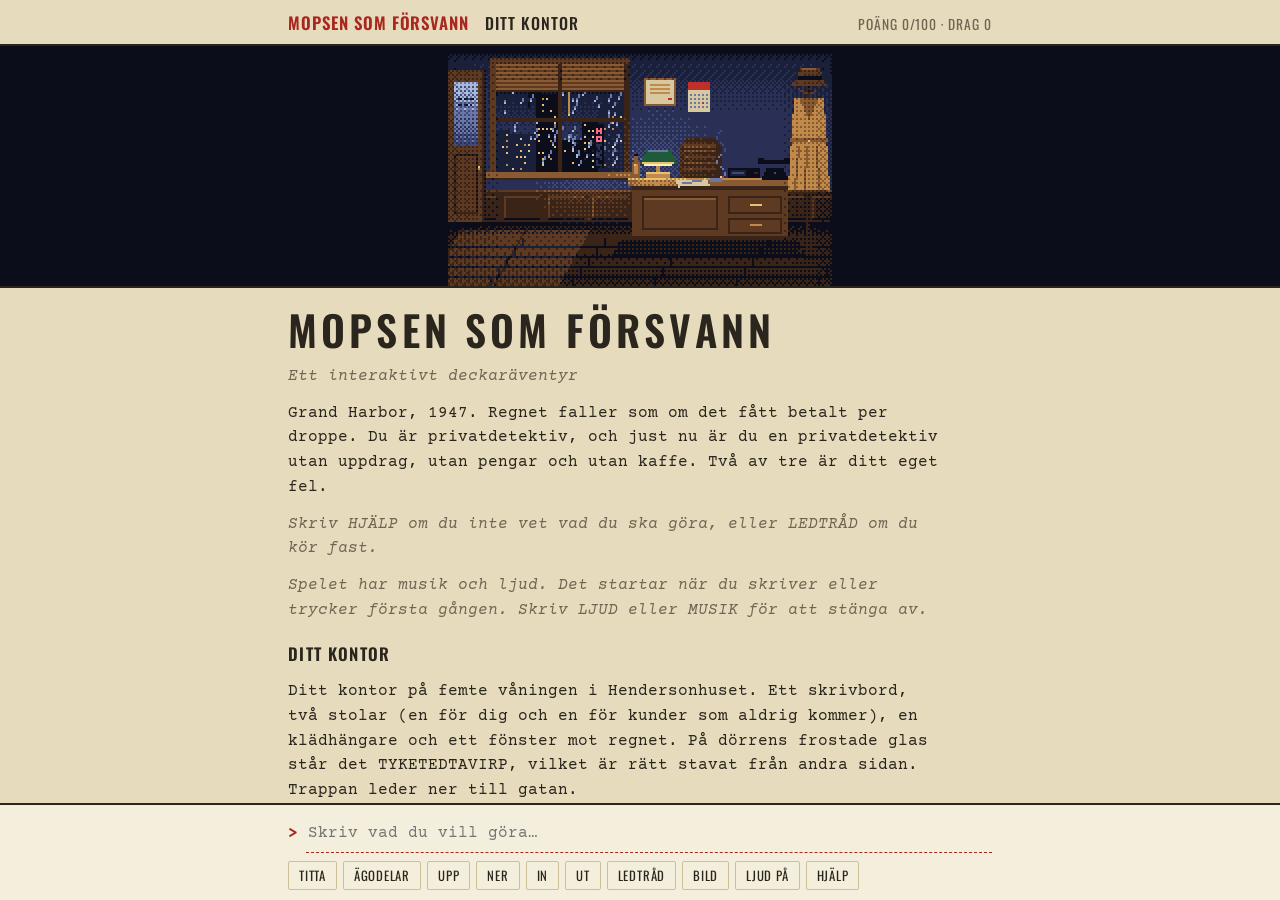
==== index.html @ f810e4c1 "Skriv ut telefonsvararens meddelande i takt med rösten och starta ljudet säkrare Fru Pettigrews medd" ====
<!doctype html>
<html lang="sv">
<head>
<meta charset="utf-8">
<meta name="viewport" content="width=device-width, initial-scale=1, viewport-fit=cover">
<title>Mopsen som försvann</title>
<meta name="claude:viewport-fit-sides" content="cover">
<link rel="preconnect" href="https://fonts.googleapis.com">
<link rel="stylesheet" href="https://fonts.googleapis.com/css2?family=Courier+Prime:ital,wght@0,400;0,700;1,400&family=Oswald:wght@500;600&display=swap">
<style>
/* Layout: en arkivmapp för ett fall. Statusrad överst, maskinskrivet protokoll i mitten, inmatningsrad längst ner. */
:root {
  --bg: #e6dbbd;       /* manilamapp */
  --paper: #f4eedc;    /* papper */
  --ink: #2a251d;      /* skrivmaskinsbläck */
  --muted: #6e6552;
  --stamp: #a8281f;    /* stämpelrött */
  --rule: #cdbf98;
  --font-type: "Courier Prime", "Courier New", Courier, monospace;
  --font-head: "Oswald", "Arial Narrow", "Helvetica Neue", Arial, sans-serif;
}
@media (prefers-color-scheme: dark) {
  :root:not([data-theme="light"]) {
    --bg: #141922; --paper: #1c2330; --ink: #e5e0d2; --muted: #8e95a3; --stamp: #ff7c6c; --rule: #2e3746;
    color-scheme: dark;
  }
}
:root[data-theme="dark"] {
  --bg: #141922; --paper: #1c2330; --ink: #e5e0d2; --muted: #8e95a3; --stamp: #ff7c6c; --rule: #2e3746;
  color-scheme: dark;
}
*, *::before, *::after { box-sizing: border-box; }
[hidden] { display: none !important; }
html, body { height: 100%; }
body { margin: 0; }
body {
  background: var(--bg); color: var(--ink);
  font-family: var(--font-type); font-size: 16px; line-height: 1.55;
  display: flex; flex-direction: column;
}
body::before {
  content: ""; position: fixed; inset: 0 0 auto; height: env(safe-area-inset-top, 0px); z-index: 10; background: var(--bg);
}
.wrap {
  width: 100%; max-width: 46rem; margin: 0 auto;
  padding-left: max(16px, env(safe-area-inset-left, 0px));
  padding-right: max(16px, env(safe-area-inset-right, 0px));
}
header.status {
  border-bottom: 2px solid var(--ink);
  font-family: var(--font-head); text-transform: uppercase; letter-spacing: .06em;
}
header.status .wrap {
  display: flex; flex-wrap: wrap; gap: 4px 16px; align-items: baseline; justify-content: space-between;
  padding-block: 10px 8px;
}
.status .title { font-weight: 600; font-size: 1.05rem; color: var(--stamp); }
.status .where { font-weight: 500; font-size: 1rem; flex: 1 1 auto; min-width: 0; }
.status .nums { font-size: .85rem; color: var(--muted); font-variant-numeric: tabular-nums; white-space: nowrap; }
main {
  flex: 1 1 auto; overflow-y: auto; min-height: 0;
}
#log { padding-block: 20px 12px; display: flex; flex-direction: column; gap: 12px; }
#log p { margin: 0; max-width: 65ch; white-space: pre-wrap; overflow-wrap: anywhere; }
#log .cmd { color: var(--muted); }
#log .cmd::before { content: "> "; }
#log .room { font-family: var(--font-head); text-transform: uppercase; letter-spacing: .08em; font-weight: 600; font-size: 1.05rem; margin-top: 6px; }
#log .sys { color: var(--muted); font-style: italic; }
#log .stamp {
  align-self: flex-start; color: var(--stamp); border: 3px double var(--stamp);
  font-family: var(--font-head); text-transform: uppercase; letter-spacing: .12em; font-weight: 600;
  padding: 4px 12px; transform: rotate(-2deg); margin-block: 4px;
}
#log .banner {
  font-family: var(--font-head); text-transform: uppercase; letter-spacing: .1em;
  font-size: clamp(1.8rem, 6vw, 2.6rem); line-height: 1.05; font-weight: 600; text-wrap: balance;
}
#log .score { color: var(--stamp); font-weight: 700; }
#log .replik { color: var(--stamp); font-style: italic; }
#log .replik.pratar::after { content: "\258C"; font-style: normal; animation: markor 1s steps(1) infinite; margin-left: 2px; }
@keyframes markor { 50% { opacity: 0; } }
@media (prefers-reduced-motion: reduce) { #log .replik.pratar::after { animation: none; } }
/* Bildrutan: pixelbilden skalas upp skarpt, utan utsmetning. */
.scen { margin: 0; background: #0b0d1a; border-bottom: 2px solid var(--ink); display: flex; justify-content: center; }
.scen canvas {
  display: block; width: 384px; height: 240px; max-width: 100%; object-fit: contain;
  image-rendering: pixelated; image-rendering: crisp-edges;
}
.scen canvas.ritar { animation: rita 0.9s steps(24, end) both; }
@keyframes rita { from { clip-path: inset(0 0 100% 0); } to { clip-path: inset(0 0 0 0); } }
@media (prefers-reduced-motion: reduce) { .scen canvas.ritar { animation: none; } }
footer.input { border-top: 2px solid var(--ink); background: var(--paper); padding-bottom: env(safe-area-inset-bottom, 0px); }
footer.input .wrap { padding-block: 10px; display: flex; flex-direction: column; gap: 8px; }
form { display: flex; gap: 8px; align-items: center; }
form label { font-weight: 700; color: var(--stamp); }
#cmd {
  flex: 1 1 auto; min-width: 0; font: inherit; color: var(--ink); background: transparent;
  border: none; border-bottom: 1px dashed var(--rule); padding: 6px 2px; outline: none;
}
#cmd:focus-visible { border-bottom-color: var(--stamp); }
.quick { display: flex; flex-wrap: wrap; gap: 6px; }
.quick button {
  font-family: var(--font-head); text-transform: uppercase; letter-spacing: .06em; font-size: .8rem;
  color: var(--ink); background: transparent; border: 1px solid var(--rule); border-radius: 2px;
  padding: 4px 10px; cursor: pointer;
}
.quick button:hover { border-color: var(--ink); }
.quick button:focus-visible { outline: 2px solid var(--stamp); outline-offset: 1px; }
</style>
</head>
<body>

<header class="status">
  <div class="wrap">
    <span class="title">Mopsen som försvann</span>
    <span class="where" id="where">–</span>
    <span class="nums" id="nums">Poäng 0/100 · Drag 0</span>
  </div>
</header>
<figure class="scen" id="scen" hidden><canvas id="scenbild" width="192" height="120" role="img" aria-label="Bild"></canvas></figure>
<main id="scroller">
  <div class="wrap"><div id="log" aria-live="polite"></div><div id="fyll" aria-hidden="true"></div></div>
</main>
<footer class="input">
  <div class="wrap">
    <form id="f" autocomplete="off">
      <label for="cmd">&gt;</label>
      <input id="cmd" type="text" spellcheck="false" autocapitalize="off" aria-label="Skriv ett kommando" placeholder="Skriv vad du vill göra…">
    </form>
    <div class="quick" id="quick">
      <button type="button" data-c="titta">Titta</button>
      <button type="button" data-c="inventarie">Ägodelar</button>
      <button type="button" data-c="upp">Upp</button>
      <button type="button" data-c="ner">Ner</button>
      <button type="button" data-c="in">In</button>
      <button type="button" data-c="ut">Ut</button>
      <button type="button" data-c="ledtråd">Ledtråd</button>
      <button type="button" data-c="bild">Bild</button>
      <button type="button" data-c="ljud" id="ljudknapp" aria-pressed="true">Ljud</button>
      <button type="button" data-c="hjälp">Hjälp</button>
    </div>
  </div>
</footer>

<script>
"use strict";
// Bildernas palett och animationer. Genereras av verktyg/rita_bilder.py, redigera inte för hand.
// Exakt längd (samplingar) för ljudslingorna. Genereras av verktyg/skapa_ljud.py.
/* LJUDDATA-START */
const SLINGOR = {"duggregn":1146600,"fiol":2565818,"hamn":1146600,"jazz":7560000,"lager":1146600,"regn_inne":1146600,"regn_ute":1146600,"sorl":1146600,"tunnel":1146600,"vaning":1146600,"wok":1146600};
const TEXTTIDER = {"svarare":[[2.0,6.135,"Det här är Cornelia Pettigrew i Pettigrew Towers på Park Avenue."],[6.585,9.304,"Min älskade Lord Waffles har blivit kidnappad!"],[9.704,12.401,"Polisen säger att de inte letar efter hundar."],[12.851,14.672,"Jag har hört att ni är billig."],[15.022,16.335,"Jag menar, diskret."],[16.835,17.474,"Kom genast!"],[17.774,19.62,"Jag betalar vad som helst!"]]};
/* LJUDDATA-SLUT */
/* BILDDATA-START */
const BILDDATA = {"palett":[[11,13,26],[26,31,58],[42,47,85],[63,74,122],[106,120,168],[169,184,216],[58,36,24],[94,58,34],[138,90,50],[192,138,74],[232,192,112],[255,240,176],[31,90,58],[192,48,42],[255,106,138],[216,200,160]],"bilder":{"kontor":[{"namn":"neon","ms":[700,260,260,260,260,3000,120,160,90,2200],"ramar":["[base64]","[base64]","H84BIUYAIUoAIU4BIsgAItABItICJFIBJQkAJQoCJQsCJQwCJQ0AJcIAJcQAJcgAJcsCJcwAJdABJocAJosCJo8BJ0YAKAkAKAoCKAsCKAwCKA0AKMIAKMoDKMsCKMwAKNABKNICKYoCKYsCKYwCKkYAKkoAKk4BKwoCK8oCK84BLIoCLIsCLIwC","H84BIUYAIUoAIU4BIsgAItABJFIBJQkAJQ0AJcQAJdABJocAJo8BKAkAKAoCKAsCKAwCKA0AKMIAKMoDKMsCKMwAKNABKYoCKYsCKYwCKkYAKkoAKk4BKwoCK8oCK84BLIoCLIsCLIwC","IUYAItABJcQAJocAJo8BKMIAKNABKkYAKwoCK8oDLIoCLIsCLIwC","","[base64]","","[base64]",""]},{"namn":"regn","ms":[90,90,90,90,90,90,90,90,90,90],"ramar":["","[base64]/oAKBQBKKkBKLIEKMYBKM8EKVgEKWYPKWgBKW8EKXIEKYYAKY8EKZUEKhgEKiEBKiYBKi8FKjEEKjoAKjsEKkUAKk4EKlIFKlUEKuEBKukEKvEFKvoAKvsEKwQAKwUAKw4FKxIFKxQEK6ABK6kFK7kAK7oFK8QAK9QFK9YCLGkELHkALIMALJYBLSgFLVUBLhUB","[base64]/oAKAIEKBMFKBQBKJ4EKKQEKKkBKLEEKMEFKMYBKV4EKWQFKWYPKWgBKXEEKYYAKh0EKiEBKiYBKjAFKjoAKkUAKt0FKuEBKvoAKwQAKwUAK6ABK7kAK8QAK9YCLHkALIMALJYBLVUBLhUB","[base64]/MEJ/oAKAEEKBIEKBQBKKkBKLIEKMAFKMEEKMUEKMYBKNIFKWYPKWgBKXAEKXIFKYAFKYUFKYYAKZQEKiEBKiYBKjAEKjoAKkUAKlQFKuEBKu8EKvoAKwIEKwQAKwUAKxMEK6ABK68FK7kAK8IEK8QAK9MFK9YCLHkALIEFLIMALJYBLVUBLhUB","[base64]/QEJ/oAJ/4FJ/8EKAcEKBMEKBQBKKkBKLQFKL8EKMcEKNMFKWYPKWgBKX4EKYYFKY4EKiEBKiYBKjoAKj4FKkUAKk4EKlMEKuEBKvMEKvoAKwEEKwQAKwUAKxMEK6ABK7MEK7kAK8EEK8QAK9IFK9YCLHIELHkALIAFLIEELIMALJIFLJYBLTIFLUAFLVUBLhUB","[base64]/YEJ/[base64]","[base64]/oAKBEEKBQEKKEEKKkBKLUEKMYBKNAEKNQFKWEFKWYPKWgBKXUEKXkEKX8EKYYAKZAFKiYBKiwEKjQEKjkEKjoAKj8EKkUAKuEFKuwEKvQFKvYEKvoAKv4FKwQAKwUAK6ABK6sFK7YEK7kAK8QAK9YCLHUELHkALIMALJYBLTUFLVUBLhUB","[base64]/oAJ/4FKBAFKBMEKBQBKKkBKMYBKNAEKNMFKWYPKWgBKYYAKZAEKiEBKiYBKjoAKkUAKk8FKuEBKuIEKuwEKvoAKwQAKwUAKxEEK6ABK6IEK6wFK7kAK8QAK9EEK9QEK9YCLGEELHkALIMALJAELJQFLJYBLSEFLVAFLVUBLhUB","[base64]/oAKAAEKBMEKBQBKKkBKMAEKMYBKNMEKWYPKWgBKX8EKYYAKZIFKiEBKiYBKjoAKj8FKkUAKtwEKuEBKvoAKv4EKwQAKwUAKxAEK5wFK6ABK7kAK74FK8QAK9AFK9MEK9YCLHkALIMALJMFLJYBLVUBLhUB","[base64]/kEJ/[base64]"]},{"namn":"rok","ms":[220,220,220,220,220,220],"ramar":["","IAkDIMgCIYgCIYsDIkwDIwoCI8sCI80DJI0DJUwCJgsDJgwCJsoDJ4oCKQkEKcgGKogGKosEK0wELAoCLMsCLM0ELY0ELwsEL8oEMIoC","H0kCIAoDIMgCIMsDIYgCIkwDIwoCIwwDI8sCJIoDJUkDJUwCJgwCJsgDJ4gDJ4oCKEkCKQoEKcgGKcsEKogGK0wELAoCLAwELMsCLYoELkkEL8gEMIgEMIoC","IMgCIMoDIYgCIYoDIwgDIwoCI8cDI8sCJUYDJUwCJgYDJgwCJ4gDJ4oCKcgGKcoEKogGKooELAgELAoCLMcELMsCLkYELwYEMIgEMIoC","IAkDIMgCIYcDIYgCIkYDIwoCI8UDI8sCJIUDJUwCJgcDJgwCJsgDJ4oCKQkEKcgGKocEKogGK0YELAoCLMUELMsCLYUELwcEL8gEMIoC","H0kCIAgDIMcDIMgCIYgCIkYDIwYDIwoCI8sCJIgDJUkDJUwCJgwCJsoDKEkCKQgEKccEKcgGKogGK0YELAYELAoCLMsCLYgELkkEL8oE"]},{"namn":"lampa","ms":[650,650],"ramar":["","LxgALxoALxwCL9kGL9oGL9sAMJgAMJoAMJwC"]}],"mainst":[{"namn":"regn","ms":[80,80,80,80,80,80,80,80,80,80],"ramar":["","ABoAANoAAU4EAXAEAZkGAdgAAg4EAjADAlIEAlkGApgAAu8DAxIEAzYAA1cAA68FA/[base64]/[base64]/[base64]/sGQA0EQF0AQGUEQJQEQM0FQPcEQRMEQR0BQSAEQSUEQVMFQbcEQb8DQdMEQeAFQeQEQnYFQn8CQpIFQqQFQtcCQu4CQxcFQz4CQ3sMQ5cCQ64DQ9YDQ90EQ/[base64]","ABoAANMDANoAAZMEAZkGAbcEAdgAAdsEAlIEAlkGAncDApgAApsEAq0EAxIEAzYEA1cAA20EA/[base64]/0EGDAEGGoFGGwEGHQEGJUEGKICGKoEGLYDGLwEGO4HGPAFGSsEGTQFGVQEGVsEGWIDGWoFGXYEGX0BGa4GGc8EGesFGhQFGhsFGiEKGjUEGj0DGm0GGn0EGo8FGswCGvUFGvwDGz0EG18EG3IBG4kEG4wCG+4EG/[base64]/[base64]/cKOAcFOBMDOCAMOCUMOFMGOKQEOKUEOLcKONMCOOAMOOIEOOQMOVcNOWMFOWQFOXYIOZICOaIFOaQCOgoEOhcPOi8EOkMEOsoFOt0POu8FOwMFO08GO50PPA8HPRQNPVIDPXoEPdQNPhICPjoDPt4BPvkFPzsGP0UEP54AP/sGQAUEQDcEQF0AQIMEQMQEQPcEQR0BQUMDQV0EQYQFQbYFQb8DQcYEQdgEQgIDQh0FQlcJQn8CQpgEQsIFQtcCQu4CQxcJQz4CQ0UFQ1cEQ3sMQ5cCQ64DQ9YDQ/[base64]","ABoAADsEANoAAPsEAZkGAdgAAlkGApgAAr8DAzYAA1cEA38EA9cEA+4EA/[base64]/[base64]/EEN/cKOAcEOAsFOBMDOCAMOCUMOFMGOJwFOLEFOLcKOMcEONMCOOAMOOQMOVcNOXYIOYYEOZAEOZICOaQCOhcPOkYFOlAFOt0PO08GO50PPA8HPRQNPSoEPVIDPdQNPgQEPhICPhoEPqkEPsQFPsgEPtoEPt4BPzsGP2kFP4gEP5kFP50EP54AP/sGQEcEQF0FQOQEQOUEQQcFQR0BQaQEQaUEQb8DQeIEQlcJQmMFQmQFQn8CQqIFQtcCQu4CQwoEQxcJQy8EQz4CQ0MEQ3sMQ5cCQ64DQ8oFQ9YDQ+8FQ/4ERAMFRDsMRFYCRPoMRnoERqEDRzoDR1oDR2EDR/[base64]","ABoAANQEANoAAWUDAZQDAZkGAdgAAfcEAhMEAiADAiUEAlMEAlkGApgAArcDAtMDAuAFAuQEAzYAA1cEA3YEA5IEA6QEA/[base64]/[base64]/cKOBMDOCAMOCUMOEUEOFMGOLcKONMCOOAMOOQMOQQDOQwDOR8EOVcNOXYIOZICOaQCOcQFOcwFOd8EOhcPOiEEOp4EOt0POuEFO08GO14FO50PPA8HPKIEPO4EPRQNPVIDPWIEPX0DPa4EPdQNPhICPiEFPj0EPm0FPswEPt4BPvwFPzsGP3IEP4wEP54AP/sGQDIEQEsEQF0AQNwEQPEEQQcEQQsFQR0BQZwFQbEFQb8DQccEQlcJQn8CQtcCQu4CQxcJQz4CQ0YFQ1AFQ3sMQ5cCQ64DQ9YDQ/[base64]","ABoAAEUEANoAAQUDATcDAYMEAZkGAcQDAdgAAfcEAkMDAlkGAl0EAoQFApgAArYFAsYEAtgEAwIDAx0FAzYAA1cAA4YDA5gDA8IFA/[base64]/[base64]/AFNCsENDQFNEgKNFQENFsENGoFNHYENM8ENOYKNOsFNQgKNRQFNRsFNTUENX0ENY4BNY8FNaYKNccKNfUFNj0ENk4LNl8ENmUKNocKNokENtQGNu4ENvwENw0PNx8ENyQEN0kEN2UCN5QGN58EN64EN7wFN80PN94EN+QEN/[base64]/sGQF0AQIUEQR0BQUUEQb8DQgQDQgwDQh8EQlcJQn8CQsQFQswFQtcCQt8EQu4CQxcJQyEEQz4CQ3sMQ5cCQ54EQ64DQ9YDQ+EFQ/4ERDsMRFYCRF4FRPoMRaIERe4ERmIERn0DRqEDRq4ERyEFRz0ER1oDR2EDR20FR8wER/[base64]","ABoAAJ0EANoAAV0EAZkGAdgAAeQDAeUEAlkGApgAAqQEAqUEAuIEAzYAA1cAA2MFA2QEA6IEA/[base64]/cEFBMEFCAEFCUEFEUBFFMFFLcEFNMEFOAFFOQEFQQAFQwAFR8HFVcEFXYFFZIFFaQFFcQGFcwGFd8GFhcFFiECFp4GFt0EFuECF08EF14HF50FGA8FGKICGO4HGRQEGVIEGWIDGX0BGa4GGdQFGhIFGiEKGj0DGm0GGswCGt4EGvwDGzsEG3IBG4wCG54EG/sFHDIBHEsCHF0EHNwBHPEBHQcJHQsCHR0FHZwBHbEBHb8EHccJHlcEHn8EHoYJHpACHtcEHu4EHxcEHz4EH0YCH1ADH3sEH5cEH64FH9YFH/[base64]/cKOBMDOCAMOCUMOFMGOFkFOJgEOLcKONMCOOAMOOQMOTYEOVcFOXYIOZICOaQCOfYFOhcPOisEOt0POusEOyYEOz0EO08GO50PO6oEO6wEO9UEO+YFO/0EPA8HPDAEPGoFPHQEPJUEPKoEPLYDPLwEPPAFPRQNPSsEPTQFPVIDPVQEPVsEPWoFPXYEPc8EPdQNPesFPhICPhQFPhsFPjUEPn0EPo8FPt4BPvUFPzsGPz0EP18EP4kEP54AP+4EP/sGP/wEQB8EQCQEQEkEQF0AQJ8EQK4EQLwFQN4EQOQEQQgFQR0BQV8EQW0EQZ4FQaMFQb8DQcoEQh4FQi0FQlcJQn8CQtcCQu4CQxcJQz4CQ3sMQ4EEQ5cCQ64DQ9YDQ9wEQ/4ERAkFRDsMREEERFYCRJIERJcERJwERPoMRQAERVIERVcERVsERXAERbEERdQERhEFRhYFRhoERhsFRjAFRnEERpQERpUERqEDRtoERzAER1MFR1UFR1oDR2EDR5kER/[base64]","ABoAAHIDANoAATIEAZkGAdgAAdwDAfEEAgcEAlkGApgAApwFArEFAscDAzYAA1cAA4YDA5ADA/[base64]/[base64]/cKOA4FOBMDOCAMOCUMODAEOFIEOFMGOLcKONMCOOAMOOQMOO8EORIEOVcNOXYIOZICOaQCOa8FOhcPOiIEOt0POuIEO08GO50PO6EEPA8HPGEFPRQNPUsEPVIDPdQNPgsFPhICPt4BPxoEPzsGP54AP9oEP/sGQF0AQJkEQNgEQR0BQVkFQZgEQb8DQjYEQlcFQn8CQtcCQu4CQvYFQxcJQysEQz4CQ3sMQ5cCQ64DQ9YDQ+sEQ/4ERCYERDsMRD0ERFYCRKoERKwERNUEROYFRPoMRP0ERTAERWoFRWwERZUERaoERbYDRbwERfAFRisERjQFRlQERlsERmoFRnYERqEDRs8ERusFRxQFRxsFRzUER1oDR2EDR30ER48FR/[base64]","ABoAANoAAYUEAZkGAdgAAkUEAlkGApgAAwQDAwwDAx8EAzYAA1cAA8QFA8wFA98EA/[base64]/cKOBMDOCAMOCUMOFIEOFMGOHcEOJsFOK0EOLcKONMCOOAMOOQMORIEOTYFOVcNOXYIOZICOaQCOhcPOiwFOlIEOt0POxIEOy4DO08GO50PO9EFO+4EPA8HPCMEPK0EPOMEPRQNPVIDPW0FPaIFPdQNPhICPt4BPzsGP54AP/sGQE4EQF0AQHAEQQ4FQR0BQTAEQVIEQb8DQe8EQhIEQlcJQn8CQq8FQtcCQu4CQxcJQyIEQz4CQ3sMQ5cCQ64DQ9YDQ+IEQ/4ERDsMRFYCRKEERPoMRWEFRqEDRwsFR1oDR2EDSNkASNoESZMASZkESbcASdgESdsASlIASlkFSncASpgESpsASq0OSxIASzYES1cFS20AS/[base64]","ABoAAF8EAIkEANoAAO4EAR8DASQEAUkDAZkGAZ8EAa4DAdgAAd4DAeQDAggEAlkGAl8DAm0EApgAAp4FAqMEAsoEAx4EAy0FAzYAA1cAA4oDA/[base64]/[base64]/[base64]/cKOBMDOB0FOCAMOCUMOFMGOLcKOL8EONMCOOAMOOQMOXYIOX8EOZICOaQCOdcEOe4EOhcEOj4EOnsEOpcEOq4FOtYFOt0POv4FOzsEO08GO1YFO50PO/oFPA8HPRQNPVIDPaEEPdQNPhICPloEPmEFPt4BPxoEPzsGP54AP9MEP9kFP/sGQF0AQJMEQLcEQNsEQR0BQVIEQXcEQZsFQa0EQb8DQhIEQjYFQlcJQm0EQn8CQtcCQu4CQxcJQywFQz4CQ1IEQ3sMQ5cCQ64DQ9YDQ/[base64]/AFWCsEWDQFWEsBWFQEWFsEWGoFWHYEWM8EWOsFWQsBWRQEWRsFWTUEWX0EWY8EWfUF"]},{"namn":"anga","ms":[200,200,200,200,200,200],"ramar":["","[base64]","[base64]","[base64]","[base64]","[base64]"]},{"namn":"neon","ms":[2600,90,70,400,1800,120,900],"ramar":["","HOoCHn4CHzUCH/wCILMAILcAIjMCIjYCIuYCIuwAIvMCIvQDIvYDI7MDI7UCI7YCJHMCJHYDJTMCJTYCJewAJrMCJrcCKDUCSrkCTDMCTD8DTa0DTbkDTzMDTz8EUK0CULkCUjMCUj8DU60CU7kCVTMCVT8DVq0BVrkBWDMBWD8BWa0BWbkB","","HOoCHn4CHzUCH/wCILMAILcAIjMCIjYCIuYCIuwAIvMCIvQDIvYDI7MDI7UCI7YCJHMCJHYDJTMCJTYCJewAJrMCJrcCKDUCSrkCTDMCTD8DTa0DTbkDTzMDTz8EUK0CULkCUjMCUj8DU60CU7kCVTMCVT8DVq0BVrkBWDMBWD8BWa0BWbkB","","HOoCHn4CHzUCH/wCILMAILcAIjMCIjYCIuYCIuwAIvMCIvQDIvYDI7MDI7UCI7YCJHMCJHYDJTMCJTYCJewAJrMCJrcCKDUCSrkCTDMCTD8DTa0DTbkDTzMDTz8EUK0CULkCUjMCUj8DU60CU7kCVTMCVT8DVq0BVrkBWDMBWD8BWa0BWbkB",""]}],"parkave":[{"namn":"regn","ms":[110,110,110,110,110,110,110,110,110,110],"ramar":["","[base64]/sFND8KNGsCNHQENKICNTQDNcAENfMENoAENrMFNz8EN3wMN/8FODMMODwGOPMMORwPOSEEOdwPOeEEOewCOqAEOqkMOqwBOvYJOywEO2AFO2kMO2sBO7YKO+wEPCgMPCsCPHUKPH8EPKsEPOIEPOgMPT8FPWsFPaIFPbEEQHwEQLQJQTMEQTwEQXQKQfMFQhwEQtwFQuwEQ00PQ10BQ6kEQ6wEQ7MJQ/[base64]","[base64]/[base64]","[base64]/MESAoASCYASIAESLMFSN8ASOUAST8ESZYASZ8BSf8FSlAASlYASl4AStADSxAASxUASx4ASyEES5ADS88BS+EETCINTI8ATKAETOINTQ8ETWAFTZcNTaENTfgETlcPTmEPTn8ETqsETuIETz8FT2sFT6IEUnwEUzMEUzwEU1YAU18BU/MFVBYAVBwDVB8AVNUBVNwFVN4AVOwEVZ4AVakEVawDVbIAVfYDVmkEVmsEVnIAVqcCVrYEVygDVysFV2cBV3UFV9oAV+gFV/EDWJoAWLEFWVkB","[base64]/[base64]","AK0AAW0AAdQDAiwAAyEEA+EDBIoABKADBLwJBSwDBUoCBWAFBXwJBakKBewEBgkCBmkKBmsKBqsEBuIEBygKBysKBz8FB2sFB6IEB+oJCAAFCMAFCnwECzMECzwEC/[base64]/sFWHQEWJoAWTQDWVkBWcAEWfMD","[base64]/0FRA0PRHMPRWwERiwFRosAR0sBR2YASAoASCYASN8ASOUASZYASZ8BSlAASlYASl4AStADSxAASxUASx4AS5ADS88BTCINTI8ATOINTQ8ETZcNTaENTfgETlcPTmEPU1YAU18BVBYAVB8AVNUBVN4AVZQDVZ4AVbIAVlQEVnIAVqcCVxMEV2cBV9MFV9oAWJoAWVkB","AK0AAW0AAdQDAiwABIoABJQDBLwJBUoCBVQEBXwJBakKBgkCBhMEBmkKBmsKBtMFBygKBysKB+oJCAAFCMAFCboDCnoFCrUEC3UEDT0JDbwEDf0BDnwEDzsED2wKD/sFECwJEHQEETQDEcAEEfMEEoAEErMFEz8EFSEEFeEEFqAEFywEF2AFF+wEGH8EGKsEGOIEGWsFGaIFHHwEHTMEHTwEHfMFHhwEHtwFHuwEH5QBH6kEH6wEH/[base64]","[base64]/[base64]","AK0AAW0AAdQDAiwABD0DBIoABLwJBP0FBUoCBXwJBakKBgkCBmkKBmsKBmwDBygKBysKBywFB+oJCAAFCMAFDT0JDf0BD2wKECwJFpQEF1QEGBMEGNMFG7oDHHoFHLUEHXUEHjQFH5QBH7wEIFQCIHwEIRMCITsEIdMCIfsFInQEIzQDI8AEI/MEJIAEJLMFJLoBJT8EJXoCJbUJJf8FJnUPJyEEJzQPJ+EEKKAEKLwPKSwEKWAFKXwFKewEKjsPKn8EKqsEKuIEKvsJKz8FK2sFK3QCK6IFLDQALMAJLPMCLYAJLbMCLj8LLnwELv8LLzMELzwEL/[base64]"]},{"namn":"dorr","ms":[140,140,140,140,140,140],"ramar":["","[base64]","[base64]","[base64]","[base64]","[base64]"]},{"namn":"duva","ms":[1400,120,220,120,500,120,220,120,2200],"ramar":["","SIoDSIsDSIwDSUoDSUsDSUwDSU0DSU4DSg0ASswESs0ESs4JSs8JS4sE","SIoDSIsDSIwDSUoDSUsDSUwDSU0DSU4DSgsDS4sES40ATEwETE4J","SIoDSIsDSIwDSUoDSUsDSUwDSU0DSU4DSg0ASswESs0ESs4JSs8JS4sE","","SIoDSIsDSIwDSUoDSUsDSUwDSU0DSU4DSg0ASswESs0ESs4JSs8JS4sE","SIoDSIsDSIwDSUoDSUsDSUwDSU0DSU4DSgsDS4sES40ATEwETE4J","SIoDSIsDSIwDSUoDSUsDSUwDSU0DSU4DSg0ASswESs0ESs4JSs8JS4sE",""]},{"namn":"fonster","ms":[5200,3800],"ramar":["","[base64]"]}],"vaning":[{"namn":"fru","ms":[900,700,0],"ramar":["","[base64]","[base64]"],"slinga":2},{"namn":"mops","ms":[1000,1000],"ramar":["","[base64]/QJM/UJM/YKM/cOM/gKM/kJM/oJNLMJNLQJNLUJNLYJNLcJNLgJNLkJNLoJNLsJNLwJNXMJNXQJNXUJNXYJNXcJNXgJNXkJNXoJNXsJNXwJNjMJNjQJNjUJNjYJNjcJNjgJNjkJNjoJNjsJNjwJ"],"slinga":1},{"namn":"kristall","ms":[300,300,300,300],"ramar":["","ENwPEOULEagPEbEL","ENwPEagP","ENwPEZ8LEagPEmsL"]},{"namn":"moln","ms":[130,130,130,130,130,130],"ramar":["","CmsFCm8ACysPCy8ADW4ADiIFDi4ADuIPEG0BEG8FES0AES8PE24FFC4JFO0BFa0BFmsBFm0FFysBFy0PGu0FG60PHGsFHSsPJiMBJuMBJucBJ6cBKGsBKSsBLOIBLOMP","Cm8ACy8ADW4ADiMFDi4ADuMPDucFD6cPEGsFEG0BESsPES0AFCIFFOIPFO0BFa0BFmsBFm8FFysBFy8PGW4FGi4JHG0FHS0PIO0FIa0PImsFIysPJiMBJuMBJucBJ6cBKGsBKSsBLOIB","Cm8ACy8ADW4ADi4AEG0BES0AFCMFFOMPFOcFFO0BFacPFa0BGiIFGuIPHG8FHS8PH24FIC4JIm0FIy0PJiMBJuMBJucBJu0FJ6cBJ60PLOIB","CmsFCm8ACysPCy8ADW4ADi4AEG0BES0AFO0BFa0BFmsBFysBGiMFGuMPGucFG6cPHGsFHSsPICIFIOIPIm8FIy8PJW4FJiMBJi4JJuMBJucBJ6cBKGsBKG0FKSsBKS0PLOIBLO0F","Cm0FCm8ACy0PCy8ADW4ADi4ADu0FD60PEGsFEG0BESsPES0AFO0BFa0BFmsBFysBICMFIOMPIOcFIacPImsFIysPJiIFJiMBJuIPJuMBJucBJ6cBKGsBKG8FKSsBKS8PLC4JLOIB"]}],"china":[{"namn":"regn","ms":[100,100,100,100,100,100,100,100,100,100],"ramar":["","AAQDADYAAMQEANkAAPYHAYMEAZkHAaIDAbUHAfMEAkMEAmIEArMDAtkCAyEFAzADA3IDA5kCA9kAA/[base64]/[base64]/cCLB8NLFcPLG8PLJIBLLYCLNkELN8NLQ0PLS8PLXYCLYMBLZkELc0MLgoELkMBLlYNLlgFLowALp0ELsoFLwIBLxYNLxgELzUEL1sEL10EL8IBL9UNL9gEL/UEMBsFMBwFMJUNMJcFMLQEMPoHMbIGMboGMnIHMnkGMzYEM1MEM9gEM/AEM/[base64]/[base64]","ADYAANkAAPYHASgEAYIDAZkHAbUHAegEAkIEAnIEAtkCAwEEAzIDA5kCA8EEA9kAA/[base64]/[base64]/EBTF0BTLEBTPcBTR0BTbcBTi4ETnYBTu4FT3EET4MBT9QBT+sEUBoDUDEFUEMAUJQBUKsEULUEUNoEUQEEUQIAUQQAUVMBUWoFUXUEUZkEUcEEUcIBUcQBUjQFUlkFUoMBUqIAUvMBU0MAU2IBU20EU7MAVCEBVC0EVDAAVHIAVOwEVPABVTIBVawEV08AV/AEWA8AWLAEWScEWecD","[base64]/MEFEAHFEMEFFcKFGIEFLMEFQAAFRYKFSEFFTAEFXIEFdYKFfAFFjIFF2INF+ICGCIGGE8EGKIBGLUAGOEGGQ8FGXUAGaEHGjQBGzYEG9kEG/[base64]/[base64]/EBS/oETF0BTLEBTLIETLoETPcBTR0BTXIFTXkFTbcBTnYBT4MBT9QBT+gEUEMAUJQBUKgFUQIAUQQAURIDUVMBUcIBUcQBUdIEUoMBUpEEUqIAUvMBU0MAU1EFU2IBU7MAVCEBVDAAVHIAVPABVTIBVy4DV08AV+4FWA8AWHEDWOsEWRoDWTEFWasDWbUEWdoE","ABIDADYAANIEANkAAPYHAZEEAZkHAbUHAlEFAtkCA5kCA9kABFgCBJkBBVAHBgcBBhAABi4DBscBBu4FByIAB3EEB4YAB+IAB+sECBoDCDEFCEYBCGQHCKsECLUECNoECQEECSQACWoFCXUECZkECcEECeMGCjQFClkFCqMHC20EDC0EDOwEDawFD6YCD/[base64]/[base64]/EBTF0BTLEBTPcBTR0BTbcBTjYETlMETnYBTtgETvAETvYETxMETzcET4MBT5gET7AET7UFT9IDT9QBT/cEUB8EUEMAUFcFUG8EUJIFUJQBULYEUN8FUQIAUQQAUQ0EUS8FUVMBUXYFUYMEUcIBUcQBUc0EUkMEUlYEUoMBUowEUqIAUvMBUwIDUxYDU0MAU2IBU7MAU8IFU9UEVCEBVDAAVHIAVJUFVPABVPoEVTIBVbIDVboDVnIFVnkFV08AWA8AWOgDWagF","AA0EADYAAIMEAM0DANkAAPYHAUMDAVYEAYwEAZkHAbUHAgIDAhYDAsIFAtUEAtkCA5UFA5kCA9kAA/[base64]/cEIB0FIIUCII8BILcEIUUCIXYFIoMEItQEI0MDI5QEI9kAJAIDJAQDJFMFJJkAJMIFJMQEJQoCJVgKJYMEJZ0BJaIEJcoCJfMEJhgKJjUAJkMEJlsBJl0BJmIEJrMEJtgAJvUAJxsBJxwBJyEFJzAEJ3IEJ5cAJ7QAJ/AFKDIFKjYNKk8EKlMCKtgMKvAPKvYNKw8FKxMCKzcCK5gMK7APK7UHK9ICK/[base64]/QFQDQDQFYFQFkJQJcEQUAEQVcEQW0GQgAEQhYEQi0GQtYFQuwGQ6wGRGIEROIERSIERaIFRbUEReEERfACRnUERqEFRrACRycCRzQER+cCSKYBSSgCSWMESWYCSYIASegBShcESiMESkICSnICStcFSuIFSwEBSzIBS8EAS/EBTF0BTLEBTM8ETPcBTR0BTYUETY8FTbcBTkUFTnYBT4MBT9QBUEMAUJQBUNkEUQIAUQQAUVMBUZkEUcIBUcQBUgoEUlgFUoMBUp0EUqIAUsoEUvMBUxgEUzUEU0MAU1sEU10EU2IBU7MAU9gEU/UEVBsFVBwEVCEBVDAAVHIAVJcFVLQEVPABVTIBVzYDV08AV1MEV9gEV/AEV/YEWA8AWBMEWDcEWJgDWLADWLUFWNIDWPcEWR8EWVcEWW8DWZIFWbYEWd8E","ADYAANkAAPYHAQoEAZkHAZ0EAbUHAcoEAhgDAjUEAlsDAl0EAtgEAtkCAvUEAxsFAxwEA5cFA5kCA7QEA9kABFgCBJkBBVAHBgcBBhAABjYDBlMEBscBBtgEBvAEBvYEBxMEByIABzcEB4YAB5gEB7AEB7UFB9IDB+IAB/[base64]/EEKF0EKLEFKPcEKR0FKbcEKjYNKlMCKnYFKtgMKvAPKvYNKxMCKzcCK4MEK5gMK7APK7UHK9ICK9QEK/[base64]/EBTF0BTLEBTPcBTR0BTWIETbcBTeIETiIETnYBTqIFTrUETuEET3UET4MBT6EFT9QBUDQEUEMAUJQBUQIAUQQAUVMBUcIBUcQBUmMEUoMBUqIAUvMBUxcEUyMEU0MAU2IBU7MAU9cFU+IFVCEBVDAAVHIAVPABVTIBVc8EVoUEVo8FV0UFV08AWA8AWdkE","ADYAANkAAPYHAWMDAZkHAbUHAhcEAiMEAtcEAtkCAuIFA5kCA9kABFgCBJkBBM8EBVAHBYUEBY8FBgcBBhAABkUFBscBByIAB4YAB+IACEYBCGQHCNkECSQACZkECeMGCgoEClgFCp0ECqMHCsoECxgECzUEC1sEC10EC9gEC/UEDBsFDBwEDJcFDLQEDzYED1MED6YCD9gED/AED/[base64]/[base64]/MEOEMEOFEBOLMEOSEFOTAEOXIEOfAFOjIFPC4GPE8EPO4HPQ8FPXENPesBPhoJPjENPqsBPrUCPtoKPwEHPzYEP2oBP3UCP5kKP8EAP9kEP/YEQDQDQFkJQJkFQLUFQW0GQdkEQi0GQpkEQtkEQuwGQ1gFQ5kFQ6wGRFAERQcERRAERccERfACRiIERoYDRrACRuIFRycCR0YFR2QER+cCSCQESKYBSOMESSgCSWYCSYIASaMFSegBSkICSnICSwEBSzIBS8EAS/[base64]","[base64]/cCLBoELB8NLDEFLFcPLG8PLJIBLKsELLUELLYCLNoELN8NLQEELQ0PLS8PLWoFLXUELXYCLYMBLZkELcEELc0MLjQFLkMBLlYNLlkFLowALwIBLxYNL20EL8IBL9UNMC0EMJUNMOwEMPoHMawFMbIGMboGMnIHMnkGM/[base64]/EBTFgFTF0BTJkFTLEBTPcBTR0BTVAETbcBTgcEThAETnYBTscETyIET4MBT4YDT9QBT+IEUEMAUEYFUGQEUJQBUQIAUQQAUSQDUVMBUcIBUcQBUeMEUoMBUqIAUqMFUvMBU0MAU2IBU7MAVCEBVDAAVHIAVPABVTIBV08AV6YDWA8AWGYEWSUEWXUEWeUF","[base64]/oEKLIEKLoEKXIFKXkFKjYNKlMCKtgMKvAPKvYNKxMCKzcCK5gMK7APK7UHK9ICK+gEK/[base64]/cERB0FRLcERXYFRfACRoMERrACRtQERycCR0MDR5QER+cCSAIDSAQDSFMFSKYBSMIFSMQESSgCSWYCSYIASYMESaIESegBSfMESkICSkMESmIESnICSrMESwEBSyEFSzAESzIBS3IES8EAS/AFS/[base64]"]},{"namn":"sving","ms":[450,450,450,450],"ramar":["","[base64]/oHG/sNHBADHBEKHCYBHCcKHDwCHD0NHL4CHNADHNENHNYCHOYCHOcNHlQCLY0CLZAKLbUCLbgJLk0CLlENLnUCLnkGLwwCLw0NLw4OLxINLzQBLzUNLzYNLzoGL8sCL8wNL9EOL9MNL/MCL/QNL/kOL/sGMIsCMJMNMLMCMLsNMUsCMVMNMXMCMXsNMgsCMhMNMjMCMjsNMswCMtINMvQCMvoNM40CM5AKM5ENM7UCM7gJM7kNNE4CNE8KNHYCNHcKNQ4CNQ8NNTYBNTcN","","[base64]/kNG/oHHA8KHBADHCUKHCYBHDsNHDwCHM8NHNADHOUNHOYCHkwELYwKLY8CLbQJLbcCLkwNLlACLnQNLngCLwsNLwwOLw0NLxECLzMNLzQNLzUNLzkCL8oNL8sOL9ANL9ICL/MOL/gNL/oCMIoNMJICMLoBMUoNMVICMXoCMgoNMhICMjoBMssNMtECMvMNMvkCM4wKM48NM5ACM7QJM7cNM7gBNE0KNE4CNHUKNHYCNQ0NNQ4CNTUNNTYB"]},{"namn":"neon","ms":[600,180,180,180,180,180,180,180,180,180,180,180,3000,150,1500],"ramar":["[base64]","[base64]","[base64]","[base64]","[base64]","[base64]","[base64]","[base64]","[base64]","FB4BFCIDFzIBGJoAGJ4AGKYBGKoBGjYBI+MBI+QBI+cBI+oBI+0BJKIBJKYBJKgAJKoBJKsBJK0BJWIBJWQBJWYBJWgBJWoBJWwBJW0BJiIBJiQBJiYBJigBJioAJi0BJuMBJuQBJucBJuoBJu0BLDYBLzIB","FB4BFCIDFzIBGJoAGJ4AGKoBGjYBI+cBI+oBI+0BJKYBJKgAJKoBJKsBJK0BJWYBJWgBJWoBJWwBJW0BJiYBJigBJioAJi0BJucBJuoBJu0BLDYBLzIB","FB4BFzIBGJoAI+oBI+0BJKoBJKsBJK0BJWoBJWwBJW0BJioAJi0BJuoBJu0BLzIB","","[base64]",""]},{"namn":"anga","ms":[200,200,200,200],"ramar":["","KV4BKWMGKWcFKh4PKh8FKicFKuAFKuUPK58PK6UPK6cFLGAMLGEFLGYFLSEFLSUPLeEMLqAFLqEALqQFL18FL2IHMCAJMCIJMCQFMN4PMN8GMOUPMZ4PMaIJMl4HMmMGMmcPMx4GMx8PMycPM+APM+UGNJ8HNKUHNKcPNWAJNWEPNWYP","KV4BKWEFKWMGKh4PKigFKuIFKuUPKucFK58PK6IFK6UPLGAMLGUFLSEFLeAFLeEMLeQMLqEALqUFL18FL2IHL2YFMB8FMCAJMCIJMN8GMOgPMaAPMaIJMagPMl4HMmEPMmMGMx4GMygPM+IPM+UGM+cPNJ8HNKIPNKUHNWAJNWUP","KV4BKWMGKWQFKWcFKh4PKiQFK58PK6MFLGAMLGIFLeQMLeYFL2IHL2gFMCAJMCgFMN8GMOMPMaIJMagPMl4HMmMGMmQPMmcPMx4GMyQPNJ8HNKMPNWAJNWIP"]}],"restaurang":[{"namn":"eld","ms":[110,110,110,110],"ramar":["","[base64]","[base64]","[base64]"]},{"namn":"karp","ms":[450,450,450,450,450,450,450,450,450,450,450,450],"ramar":["","GVcFG7ACIZQDIZUDIZYDIZcDIagEIlADIlMDIlQDIlUDIlYDIlcJIlkJIloJIxEMIxIDIxMKIxQDIxUDIxoIIxsJIxwAI9ADI9MDI9QKI9kJI9oJI9sJI9wJI+MDJJMKJJQMJJUDJJYJJJcJJJgJJJkJJJoJJJsJJVcJJVgJKdsFLBYC","[base64]","[base64]","[base64]","[base64]","[base64]","[base64]","[base64]","[base64]","[base64]","G7ACIB4FIZQDIZUDIZgJIZkJIlADIlMDIlQAIlYIIlcJIlkJIloJIlwKIxEMIxIDIxMDIxoJIxsKI9ADI9MDI9QDI9kJI9oJI9wKI+MDJJQMJJUDJJgJJJkJKG8FLBYC"]},{"namn":"katt","ms":[500,500],"ramar":["","NQcPNccPNogGNokGN0gGN0kGOAgGOAkAOMgAOYcAOYgG"]}],"pir":[{"namn":"dimma","ms":[400,400,400,400,400,400],"ramar":["","[base64]/cDG/[base64]/AEH/[base64]/MCL/cCL/[base64]/ABN/QBN/oBOAoCOBACOBQCOBgCOBwCOKcDONsCON8COOMCOOcCOPsAOP8AOWoDOW4BOXIDOXYBOYYCOYoEOY4COZIEOiUCOikCOlECOlUCOlkCOl0COmMCOmcCOnMBOncBOn0AOugBOuwAOvIBOvYBOwICOwYCOwwCOxACOxQCOxgCO9cCO9sCO98CO+MCO/MBO/cBO/sAO/[base64]/gBQ/[base64]","[base64]/ECG/UCG/cDG/kCG/sDG/[base64]/AEH/[base64]/sDI/[base64]/QDK/gBK/[base64]/MCL/cCL/sBL/[base64]/ABN/[base64]/MBO/cBO/sAO/[base64]/ACQ/QCQ/gBQ/[base64]","[base64]/ECG/UCG/cDG/kCG/sDG/[base64]/AEH/QEH/[base64]/MEI/cEI/sDI/[base64]/ADK/QDK/YDK/gBK/[base64]/[base64]/gCN/[base64]/MBO/cBO/sAO/[base64]/ACQ/QCQ/gBQ/[base64]/sBR/8B","F0MDF0cEF0sEF08EF3cDF3sDF38DF4MDF4cDF4sDF48DF5cEF5sEF58EF6MEF6cEF6sEF68FF9cEF9sEF98EF+MEF+cEF+sBF+8DF/cEF/sDF/[base64]/ECG/UCG/cDG/kCG/sDG/[base64]/gDH/wDH/[base64]/[base64]/ADK/QDK/[base64]/[base64]/gCN/[base64]/MBO/cBO/sAO/[base64]/ACQ/QCQ/[base64]/MCR/cCR/sBR/8B","F3cDF3sDF38DF4MDF5MEF5cEF5sEF58EF9cEF9sEF98EF+MEF/MEF/cEF/sDF/[base64]/ECG/cDG/[base64]/IDH/gDH/[base64]/[base64]/gCN/[base64]/[base64]/[base64]/MC"]},{"namn":"fyr","ms":[260,260,260,260,260,260,260,260],"ramar":["","[base64]/[base64]","[base64]/AEE/[base64]","[base64]/ADE/IDE/QDE/YDE/gDE/oDE/wDE/[base64]/AEH/IFH/QEH/YFH/gFH/oFH/wFH/4FIK0EIK8EILEFILMEILUEILcFILkEILsEIWwEIW4FIXAFIXIFIXQFIi0EIi8EIjEEIjMEIuwD","[base64]/ADE/IDE/QDE/YDE/gDE/oDE/wDE/[base64]","[base64]/ADE/IDE/QDE/YDE/gDE/oDE/wDE/[base64]","[base64]/ADE/IDE/QDE/YDE/gDE/oDE/wDE/[base64]","[base64]/ADE/IDE/QDE/YDE/gDE/oDE/wDE/[base64]"]},{"namn":"vagor","ms":[350,350,350,350],"ramar":["","[base64]/ADO/QBO/UBO/cEO/gDO/wBO/0BO/[base64]","[base64]/ADO/EDO/IDO/QBO/UBO/YBO/gDO/kDO/oDO/wBO/0BO/[base64]","[base64]/IDO/MEO/UBO/YBO/oDO/sDO/0BO/[base64]"]},{"namn":"lage","ms":[1000,1000,1000],"ramar":["","[base64]","[base64]/0BM/4AM/[base64]/0AP/4AP/[base64]"],"slinga":1}],"lager":[{"namn":"damm","ms":[300,300,300,300,300,300,300,300],"ramar":["","IlwPIxoPKoIPKpULK0sLLMgHLX4PLYsAM3cEOKwHOXMHPHAEPSsPP2sEQaQARvALSSUP","IBwPINoPKEIPKFULKQsLKz4PLMgHLYsAM3cEOKwHOXMHOusPPHAEP2sEQaQARLALRuUP","HdwPHpoPJgIPJhULJssLKP4PLMgHLYsAM3cEOKwHOXMHPHAEP2sEQaQARKUP","G5wPHFoPI8IPI9ULJIsLJr4PLMgHLYsAM3cENosPOKwHOXMHPHAEP2sEQDELQaQAQmUPSS0P","GVwPGhoPIYIPIZULIksLJH8PLMgHLYsAM3cENEsPOKwHOXMHPHAEPfELP2sEQCUPQaQARu0P","FxwPH0IPH1ULIAsLIj8PLMgHLYsAMgsPM3cEOKwHOXMHPHAEP2sEQaQARK0P","HRULHcsLLMgHLYsAL8sPM3cEOKwHOXMHOX0PPHAEPHMLP2sEQaQAQm0P"]},{"namn":"mops","ms":[700,500,1000,1000],"ramar":["","QmYPQmcAQmkA","[base64]/AHN/EHN/IHN/wEN/[base64]/ACQ/ECQ/IDQ/[base64]","[base64]/AHN/EHN/IHN/wEN/[base64]/ACQ/ECQ/IDQ/[base64]"],"slinga":2}],"p_main":[{"namn":"zzz","ms":[600,600,600,600],"ramar":["","IYIDIkEEIkIPIwAEIwEPI78EI8APJIIDJroFJr0PJ3wFJ30EKDsFKDwEKPoFKPsMKboFKb0MK/YMK/cMK/gMLLgMLXcELjYPLvYILvcJLvgI","IX4EIYIDIkAEIkIPIv8EIwEPI74EI8APJH4EJIIDJrsJJrwPJr0PJ30EKDwEKPsMKbsMKbwMKb0MK/YMK/cMK/kFK/oFLLgMLLoFLXcELXkFLjYPLjgFLvYILvcJLvkFLvoF","IYADIYIDIkIPIwEPI8APJIADJIIDJrsJJr4FJ30EJ34FKDwEKD0FKPsMKPwFKbsMKb4FK/YMK/kFLLgMLLkFLXcELXgFLjYPLjcFLvYILvkF"]},{"namn":"lampa","ms":[2400,80,60,300,1500,120],"ramar":["","[base64]","","[base64]","","[base64]"]}],"p_park":[{"namn":"strake","ms":[180,180,180,180],"ramar":["","JeIIJeQPJqMJJqUPJ2QIJ2YPKCUIKCcPKOYAKacAKmoPKykPKyoAKysPK+kPK+oAK+sAK+wKK+0KK+4KLKkPLKoALKsALKwKLK0KLK4KLWwKLW0KLW4K","JSUPJeIIJeYPJqMJJqcPJ2QIJ2gPKCUIKOYAKOoPKacAKasPKmwPKykPKyoAKysAKy0PK+kPK+oAK+sAK+4PLKkPLKoALKsALK8KLLAKLLEKLW8KLXAKLXEKLi8KLjAKLjEK","JeIIJeQPJqMJJqUPJ2QIJ2YPKCUIKCcPKOYAKacAKmoPKykPKyoAKysPK+kPK+oAK+sAK+wKK+0KK+4KLKkPLKoALKsALKwKLK0KLK4KLWwKLW0KLW4K"]},{"namn":"noter","ms":[350,350,350,350,350,350],"ramar":["","DdcCDpcCD1UPD1YCD1cPEBUPEBYPElwKExwKE9oKE9sKE9wKFtoPF5oPGFgPGFkPGFoPGRgPGRkPG1cKG2QKHBcKHCQKHNUKHNYKHNcKHOIKHOMKHOQKHZUKHZYKHaIKHaMKH9UPH+IPIJUPIKIPIVMPIVQPIVUPIWAPIWEPIWIPIhMPIhQPIiAPIiEP","[base64]","DdcCDpcCD1UPD1YCD1cPEBUPEBYPElsKEmgKExsKEygKE9kKE9oKE9sKE+YKE+cKE+gKFtoPF5oPGFgPGFkPGFoPGRgPGRkPG1EKHBEKHM8KHNAKHNEKHY8KHZAKH9UPH+IPIJUPIKIPIVMPIVQPIVUPIWAPIWEPIWIPIhMPIhQPIiAPIiEP","[base64]","DdcCDpcCD1UPD1YCD1cPEBUPEBYPElUKExUKE9MKE9QKE9UKFtoPF5oPGFgPGFkPGFoPGRgPGRkPG1gKHBgKHNYKHNcKHNgKHZYKHZcKH9UPH+IPIJUPIKIPIVMPIVQPIVUPIWAPIWEPIWIPIhMPIhQPIiAPIiEP"]}],"p_china":[{"namn":"folk","ms":[260,260,260,260],"ramar":["","[base64]","[base64]","[base64]"]},{"namn":"sving","ms":[450,450,450,450],"ramar":["","[base64]/sMD/wNECEN","CHoNCHsNCH0KCH4KCToBCTsGCT4OCT8NCfkHCfoNCfwOCrgHCrkNCr8OCsAOC3gKC3kKC4ANC4ENDDgGDDkMDEANDEENDPgMDPkMDQANDQEODbkMDboMDb8NDcAODnoPDnsMDn0KDn4KDn8NDzsMDz0KD/sMD/0N","[base64]/sMD/wN"]}],"p_pir":[{"namn":"ror","ms":[150,150,150,150,150,450,450,150,450,150,450,450,150,150,150,150,150,1600],"ramar":["","[base64]/ABE/ICE/QCE/YAE/oBE/[base64]/IBIUwCIVACIVQCIVgCIVwCIV4CIWACIWICIWQBIWYBIWgCIWwCIXACIXQCIXgCItYDItoDIt4DIuIDIuYCIuoDJFACJFQCJFgCJFwCJGACJGQBJGgCJGwCJHACJ1wCJ2ACJ2QC","","[base64]/ABE/ICE/QCE/YAE/oBE/[base64]/IBIUwCIVACIVQCIVgCIVwCIV4CIWACIWICIWQBIWYBIWgCIWwCIXACIXQCIXgCItYDItoDIt4DIuIDIuYCIuoDJFACJFQCJFgCJFwCJGACJGQBJGgCJGwCJHACJ1wCJ2ACJ2QC","","[base64]/ABE/ICE/QCE/YAE/oBE/[base64]/IBIUwCIVACIVQCIVgCIVwCIV4CIWACIWICIWQBIWYBIWgCIWwCIXACIXQCIXgCItYDItoDIt4DIuIDIuYCIuoDJFACJFQCJFgCJFwCJGACJGQBJGgCJGwCJHACJ1wCJ2ACJ2QC","","[base64]/ABE/ICE/QCE/YAE/oBE/[base64]/IBIUwCIVACIVQCIVgCIVwCIV4CIWACIWICIWQBIWYBIWgCIWwCIXACIXQCIXgCItYDItoDIt4DIuIDIuYCIuoDJFACJFQCJFgCJFwCJGACJGQBJGgCJGwCJHACJ1wCJ2ACJ2QC","","[base64]/ABE/ICE/QCE/YAE/oBE/[base64]/IBIUwCIVACIVQCIVgCIVwCIV4CIWACIWICIWQBIWYBIWgCIWwCIXACIXQCIXgCItYDItoDIt4DIuIDIuYCIuoDJFACJFQCJFgCJFwCJGACJGQBJGgCJGwCJHACJ1wCJ2ACJ2QC","","[base64]/ABE/ICE/QCE/YAE/oBE/[base64]/IBIUwCIVACIVQCIVgCIVwCIV4CIWACIWICIWQBIWYBIWgCIWwCIXACIXQCIXgCItYDItoDIt4DIuIDIuYCIuoDJFACJFQCJFgCJFwCJGACJGQBJGgCJGwCJHACJ1wCJ2ACJ2QC","","[base64]/ABE/ICE/QCE/YAE/oBE/[base64]/IBIUwCIVACIVQCIVgCIVwCIV4CIWACIWICIWQBIWYBIWgCIWwCIXACIXQCIXgCItYDItoDIt4DIuIDIuYCIuoDJFACJFQCJFgCJFwCJGACJGQBJGgCJGwCJHACJ1wCJ2ACJ2QC","","[base64]/ABE/ICE/QCE/YAE/oBE/[base64]/IBIUwCIVACIVQCIVgCIVwCIV4CIWACIWICIWQBIWYBIWgCIWwCIXACIXQCIXgCItYDItoDIt4DIuIDIuYCIuoDJFACJFQCJFgCJFwCJGACJGQBJGgCJGwCJHACJ1wCJ2ACJ2QC","","[base64]/ABE/ICE/QCE/YAE/oBE/[base64]/IBIUwCIVACIVQCIVgCIVwCIV4CIWACIWICIWQBIWYBIWgCIWwCIXACIXQCIXgCItYDItoDIt4DIuIDIuYCIuoDJFACJFQCJFgCJFwCJGACJGQBJGgCJGwCJHACJ1wCJ2ACJ2QC"]},{"namn":"dropp","ms":[160,160,160,160,160,400],"ramar":["","DG4CDS4DFu4FF64E","DG4CDS4DJG4FJS4E","DG4CDS4DMe4FMq4E","DG4CDS4DPG4FPS4E","DG4CDS4DP2YEP3YEQCgFQCkFQCoFQCsFQCwFQC0FQC4FQC8FQDAFQDEFQDIFQDMFQDQF"]},{"namn":"ratta","ms":[120,120,120,120,120,120,4000],"ramar":["","QgwCQg0DQhoEQhsEQscDQsgCQskCQsoCQssDQswCQs0DQs4CQs8DQtUEQtYEQtcEQtgEQtkEQtoEQtsEQtwEQt0AQ4QCQ4UDQ4YCQ4sDQ40DQ5IDQ5MEQ5QEQ5kEQ5sE","QgwCQg0DQigEQikEQscDQsgCQskCQsoCQssDQswCQs0DQs4CQs8DQuMEQuQEQuUEQuYEQucEQugEQukEQuoEQusAQ4QCQ4UDQ4YCQ4sDQ40DQ6AEQ6EEQ6IEQ6cEQ6kE","QgwCQg0DQjYEQjcEQscDQsgCQskCQsoCQssDQswCQs0DQs4CQs8DQvEEQvIEQvMEQvQEQvUEQvYEQvcEQvgEQvkAQ4QCQ4UDQ4YCQ4sDQ40DQ64EQ68EQ7AEQ7UEQ7cE","QgwCQg0DQkQEQkUEQscDQsgCQskCQsoCQssDQswCQs0DQs4CQs8DQv8EQwAEQwEEQwIEQwMEQwQEQwUEQwYEQwcAQ4QCQ4UDQ4YCQ4sDQ40DQ7wEQ70EQ74EQ8MEQ8UE","QgwCQg0DQlIEQlMEQscDQsgCQskCQsoCQssDQswCQs0DQs4CQs8DQw0EQw4EQw8EQxAEQxEEQxIEQxMEQxQEQxUAQ4QCQ4UDQ4YCQ4sDQ40DQ8oEQ8sEQ8wEQ9EEQ9ME","QgwCQg0DQscDQsgCQskCQsoCQssDQswCQs0DQs4CQs8DQ4QCQ4UDQ4YCQ4sDQ40D"]}]}};
/* BILDDATA-SLUT */
// ================================================================
//  VÄRLDEN
// ================================================================
const MAX_SCORE = 100;

const STATIONS = {
  p_main:  { name: "Main Street", words: ["main", "mainstreet", "main street", "centrum", "kontoret", "hem"] },
  p_park:  { name: "Park Avenue", words: ["park", "parkavenue", "park avenue", "avenue"] },
  p_china: { name: "Chinatown",   words: ["chinatown", "china", "china town"] },
  p_pir:   { name: "Pir 9",       words: ["pir", "pir 9", "pir9", "piren", "hamnen", "hamn", "9"] },
};

const ROOMS = {
  kontor: {
    name: "Ditt kontor",
    bild: "kontor",
    animStyr: { lampa: s => s.f.svarare ? 1 : null },  // lampan slocknar när meddelandet är avlyssnat
    desc: s => "Ditt kontor på femte våningen i Hendersonhuset. Ett skrivbord, två stolar (en för dig och en för kunder som aldrig kommer), en klädhängare och ett fönster mot regnet. På dörrens frostade glas står det TYKETEDTAVIRP, vilket är rätt stavat från andra sidan. Trappan leder ner till gatan." +
      (s.f.svarare ? "" : "\n\nPå skrivbordet blinkar telefonsvararen ilsket rött."),
    exits: { ner: "mainst", ut: "mainst" },
  },
  mainst: {
    name: "Main Street",
    bild: "mainst",
    desc: () => "Main Street, mitt i Grand Harbor. Regnet smattrar på markiserna och bilarna tutar på varandra som gamla grannar som aldrig blivit sams. Vid trottoarkanten står en korvkiosk med en ångande kastrull, och bredvid den ett tidningsställ. Ovanför dig ligger kontorshuset, och en trappa med en emaljerad skylt leder ner till tunnelbanan.",
    exits: { upp: "kontor", in: "kontor", ner: "p_main" },
  },
  p_main: {
    name: "Perrongen vid Main Street",
    bild: "p_main",
    desc: () => "Tunnelbaneperrongen under Main Street. Det luktar järn, regnrockar och gårdagens jordnötter. En linjekarta på väggen visar fyra stationer: MAIN STREET, PARK AVENUE, CHINATOWN och PIR 9. Trappan leder upp till gatan.",
    exits: { upp: "mainst", ut: "mainst" }, station: true,
  },
  p_park: {
    name: "Perrongen vid Park Avenue",
    bild: "p_park",
    desc: () => "Den finaste perrongen i hela systemet. Någon har till och med torkat av bänkarna, och en gatumusikant spelar Bach på en fiol som är värd mer än din bil. Linjekartan visar MAIN STREET, PARK AVENUE, CHINATOWN och PIR 9. Trappan leder upp.",
    exits: { upp: "parkave", ut: "parkave" }, station: true,
  },
  p_china: {
    name: "Perrongen vid Chinatown",
    bild: "p_china",
    desc: () => "Perrongen under Chinatown är fylld av folk med matkassar, och det doftar ingefära hela vägen ner hit. Linjekartan visar MAIN STREET, PARK AVENUE, CHINATOWN och PIR 9. Trappan leder upp.",
    exits: { upp: "china", ut: "china" }, station: true,
  },
  p_pir: {
    name: "Perrongen vid Pir 9",
    bild: "p_pir",
    desc: () => "Den sista stationen på linjen. Lysrören blinkar som om de försöker säga något i morsekod, troligen \"åk härifrån\". Linjekartan visar MAIN STREET, PARK AVENUE, CHINATOWN och PIR 9. Trappan leder upp mot hamnen.",
    exits: { upp: "pir", ut: "pir" }, station: true,
  },
  parkave: {
    name: "Park Avenue",
    bild: "parkave",
    desc: s => "Park Avenue, där även duvorna verkar ha butler. Framför dig reser sig Pettigrew Towers i vit marmor och mässing. " +
      "En portier i grön uniform med guldknappar står vid entrén och betraktar dig som om du vore en fläck på hans matta." +
      " Tunnelbanetrappan leder ner.",
    exits: { ner: "p_park", in: "vaning" },
  },
  vaning: {
    name: "Pettigrews takvåning",
    bild: "vaning",
    animStyr: { fru: s => s.f.vunnit ? 2 : null, mops: s => s.f.vunnit ? 1 : 0 },  // glad änka och mops i korgen efter vinsten
    desc: s => "En takvåning så stor att den har eget väder. Kristallkronor, persiska mattor och ett porträtt i olja av en mops i amiralsuniform. Under porträttet står en tom hundkorg sammetsklädd i purpur." +
      (s.f.vunnit ? "" : " Fru Pettigrew sitter i en vit soffa och snyftar i en spetsnäsduk.") +
      " Hissen tar dig ut igen.",
    exits: { ut: "parkave", ner: "parkave" },
  },
  china: {
    name: "Chinatown",
    bild: "china",
    desc: () => "Chinatown. Röda lyktor gungar i regnet över smala gator fulla av folk, cyklar och stånd med torkad bläckfisk. Rakt fram lyser en neonskylt: GOLDEN DRAGON, NUDLAR & DUMPLINGS, ÖPPET TILL SENT. Tunnelbanan ligger under dina fötter.",
    exits: { ner: "p_china", in: "restaurang" },
  },
  restaurang: {
    name: "Golden Dragon",
    bild: "restaurang",
    desc: () => "En smal restaurang med röda bås, ett akvarium med en djupt uttråkad karp och ett kök som syns genom en lucka. Bakom luckan står kocken Benny och slår upp wokpannan i lågor som en trollkarl. Vid kassan står en skål med lyckokakor.",
    exits: { ut: "china" },
  },
  pir: {
    name: "Pir 9",
    bild: "pir",
    animStyr: { lage: s => s.f.dorr ? 2 : s.f.bruno ? 1 : 0 },  // Bruno går, sedan öppnas dörren
    desc: s => "Pir 9 i hamnen. Dimman ligger tjock över vattnet och mistlurarna låter som valar med halsont. Längs kajen står slitna lagerlokaler. På den närmaste står en stor etta bredvid en ännu större trea: LAGER 13." +
      (s.f.bruno ? "" : " Framför dörren står en man byggd som ett kylskåp med två kylskåp på axlarna.") +
      (s.f.dorr ? " Dörren står på glänt." : "") +
      " Tunnelbanetrappan leder ner.",
    exits: { ner: "p_pir", in: "lager" },
  },
  lager: {
    name: "Lager 13",
    bild: "lager",
    animStyr: { mops: s => s.loc.mops !== "lager" ? 3 : s.f.mopsVan ? 2 : null },  // morrar i buren, kommer ut, försvinner
    desc: s => "Ett dammigt lager fullt av trälådor märkta FRUKTKONSERVER, vilket inte förklarar varför det luktar friterade räkor. På golvet står tolv tomma hämtmatskartonger från Golden Dragon." +
      (s.loc.mops === "lager" ? " Mitt på golvet står en hundbur, och i den sitter en mops med en liten krona broderad på halsbandet. Han ser ut som en mycket upprörd potatis." : "") +
      " Dörren leder ut till piren.",
    exits: { ut: "pir" },
  },
};

// Föremål. start = rum-id, "player", ett annat föremål (behållare) eller null (finns inte än).
const OBJ = {
  skrivbord: { names: ["skrivbord", "skrivbordet", "bord", "bordet"], short: "ett skrivbord", start: "kontor", fixed: true,
    desc: "Ett bastant ekskrivbord med brännmärken efter cigaretter som inte är dina. Det har en låda." },
  lada: { names: ["låda", "lådan", "skrivbordslåda", "skrivbordslådan"], short: "en låda", start: "kontor", fixed: true, container: true, openable: true,
    desc: s => s.f.ladaOppen ? "Skrivbordslådan är öppen." : "Skrivbordslådan är stängd. Den kärvar lite, som allt annat i ditt liv." },
  svarare: { names: ["telefonsvarare", "telefonsvararen", "svarare", "svararen", "telefon", "telefonen", "knapp", "knappen", "maskin", "maskinen"], short: "en telefonsvarare", start: "kontor", fixed: true,
    desc: s => s.f.svarare ? "Telefonsvararen har slutat blinka. Den ser nöjd ut." : "En telefonsvarare med en blinkande röd lampa. Ett meddelande väntar. Du kan LYSSNA på det." },
  hangare: { names: ["klädhängare", "klädhängaren", "hängare", "hängaren"], short: "en klädhängare", start: "kontor", fixed: true,
    desc: "En klädhängare av böjträ. Den har sett bättre dagar, och bättre rockar." },
  rock: { names: ["rock", "rocken", "trenchcoat", "trenchcoaten", "kappa", "kappan", "ficka", "fickan", "fickor", "fickorna"], short: "din trenchcoat", start: "kontor",
    desc: "Din beigea trenchcoat. Den har två fickor, tre fläckar och en historia." },
  fonster: { names: ["fönster", "fönstret", "regn", "regnet", "utsikt", "utsikten", "stad", "staden"], short: "ett fönster", start: "kontor", fixed: true,
    desc: "Grand Harbor ligger utbredd nedanför, grå och blank av regn. Någonstans där ute finns ett fall. Förhoppningsvis ett som betalar." },
  kort: { names: ["tunnelbanekort", "tunnelbanekortet", "kort", "kortet", "månadskort", "månadskortet", "biljett", "biljetten"], short: "ett tunnelbanekort", start: "lada",
    desc: "Ditt tunnelbanekort, giltigt på alla stationer. Fotot på det är taget en dag när du hade ännu mindre sömn än vanligt." },
  dyrk: { names: ["dyrk", "dyrken", "dyrkar", "dyrkset", "dyrkverktyg"], short: "en dyrk", start: "lada",
    desc: "En dyrk i fjäderstål. Strikt taget olaglig att bära. Strikt taget." },
  dollar: { names: ["dollar", "dollarn", "dollarsedel", "dollarsedeln", "sedel", "sedeln", "pengar", "pengarna"], short: "en skrynklig dollarsedel", start: null,
    desc: "En skrynklig dollarsedel. George Washington ser lika trött ut som du." },
  kiosk: { names: ["korvkiosk", "korvkiosken", "kiosk", "kiosken", "sal", "försäljare", "försäljaren", "korvgubbe", "korvgubben", "kastrull", "kastrullen"], short: "en korvkiosk", start: "mainst", fixed: true, person: true,
    desc: "Korvkiosken drivs av Sal, en man med en mustasch så stor att den borde ha egen hyra. På skylten står VARMKORV 1 $. MED SENAP 1 $. UTAN SENAP OCKSÅ 1 $." },
  tidning: { names: ["tidning", "tidningen", "tidningar", "tidningarna", "tidningsställ", "tidningsstället", "rubrik", "rubriken"], short: "ett tidningsställ", start: "mainst", fixed: true,
    desc: "Grand Harbor Gazette. Löpsedeln skriker: \"FAVORITEN LORD WAFFLES KLAR FÖR LÖRDAGENS HUNDUTSTÄLLNING\". Under den, med mindre stil: \"Borgmästaren lovar mindre regn\"." },
  korv: { names: ["varmkorv", "varmkorven", "korv", "korven", "hotdog"], short: "en varmkorv med senap", start: null,
    desc: "En varmkorv med extra senap, insvept i papper. Den doftar som en barndom du aldrig hade." },
  karta: { names: ["linjekarta", "linjekartan", "karta", "kartan", "skylt", "skylten"], short: "en linjekarta", start: "*station", fixed: true,
    desc: "Linjekartan visar en enda linje: MAIN STREET – PARK AVENUE – CHINATOWN – PIR 9. Skriv till exempel ÅK TILL CHINATOWN för att resa." },
  portier: { names: ["portier", "portiern", "dörrvakt", "dörrvakten", "reginald", "man", "mannen"], short: "en portier", start: "parkave", fixed: true, person: true,
    desc: "Portiern heter Reginald, enligt mässingsskylten på bröstet. Han har en näsa som är byggd för att se ner på folk, och han använder den flitigt." },
  pettigrew: { names: ["pettigrew", "fru", "frun", "änka", "änkan", "dam", "damen", "kvinna", "kvinnan", "klient", "klienten"], short: "fru Pettigrew", start: "vaning", fixed: true, person: true,
    desc: "Fru Cornelia Pettigrew, änka efter konservkungen Horace Pettigrew. Hon bär tillräckligt med pärlor för att sänka en mindre båt." },
  portratt: { names: ["porträtt", "porträttet", "tavla", "tavlan", "målning", "målningen", "korg", "korgen", "hundkorg", "hundkorgen"], short: "ett porträtt", start: "vaning", fixed: true,
    desc: "Lord Waffles i amiralsuniform, målad i olja. Konstnären har varit generös med hakan. Mopsar har ingen haka." },
  foto: { names: ["foto", "fotot", "fotografi", "fotografiet", "bild", "bilden"], short: "ett foto av Lord Waffles", start: null,
    desc: "Ett fotografi av Lord Waffles: en ljusbrun mops med svart nos, utstående ögon och ett halsband med en liten broderad krona." },
  brev: { names: ["lösenbrev", "lösenbrevet", "brev", "brevet", "papper", "papperet", "meny", "menyn"], short: "ett lösenbrev", start: null,
    desc: "Lösenbrevet är hopklistrat av urklippta tidningsbokstäver: \"VI HAR HUNDEN. 50 000 $ ANNARS MISSAR HAN UTSTÄLLNINGEN. INVÄNTA INSTRUKTIONER.\" När du vänder på det ser du att det är klistrat på baksidan av en meny. Överst står det GOLDEN DRAGON, CHINATOWN. Någon har spillt sötsur sås på nummer 47." },
  kex: { names: ["hundkex", "kex", "kexen", "kexet", "påse", "påsen", "kexpåse", "kexpåsen"], short: "en påse hundkex", start: null,
    desc: "En liten sidenpåse med hundkex. Påsen är broderad med orden FÖR HANS NÅD." },
  benny: { names: ["benny", "kock", "kocken", "kök", "köket", "lucka", "luckan", "wok", "wokpanna", "wokpannan"], short: "kocken Benny", start: "restaurang", fixed: true, person: true,
    desc: "Benny är kock på Golden Dragon och kan allt om alla i kvarteret. Han lagar mat med ena handen och läser travresultat med den andra." },
  akvarium: { names: ["akvarium", "akvariet", "karp", "karpen", "fisk", "fisken"], short: "ett akvarium", start: "restaurang", fixed: true,
    desc: "Karpen tittar på dig. Du tittar på karpen. Ingen av er får ut något av det." },
  lyckokaka: { names: ["lyckokaka", "lyckokakan", "lyckokakor", "lyckokakorna", "kaka", "kakan", "skål", "skålen"], short: "en lyckokaka", start: "restaurang",
    desc: "En lyckokaka. Det ligger en lapp inuti. Du får BRYTA den för att läsa den." },
  bruno: { names: ["bruno", "gorilla", "gorillan", "vakt", "vakten", "kylskåp", "kylskåpet", "man", "mannen", "torped", "torpeden"], short: "en jättelik vakt", start: "pir", fixed: true, person: true,
    desc: "Han har en tatuering på knogarna som stavar B-R-U-N-O, och en på andra handen som stavar M-A-M-M-A. Hans mage kurrar så högt att måsarna lyfter." },
  dorr: { names: ["dörr", "dörren", "lager", "lagret", "lagerdörr", "lagerdörren", "lås", "låset", "hänglås", "hänglåset"], short: "en dörr", start: "pir", fixed: true,
    desc: s => s.f.dorr ? "Lagerdörren står på glänt. Hänglåset hänger öppet och skäms." : "En plåtdörr med ett stort hänglås. Ett ganska enkelt lås, för den som har rätt verktyg." },
  mops: { names: ["mops", "mopsen", "hund", "hunden", "lord", "waffles", "lord waffles", "bur", "buren", "hundbur", "hundburen", "potatis"], short: "Lord Waffles", start: "lager", person: true,
    desc: s => s.f.mopsVan ? "Lord Waffles flämtar förnöjt och har kexsmulor i rynkorna. Han litar på dig nu. I alla fall tills kexen tar slut." :
      "Lord Waffles sitter i en olåst bur och morrar mot dig. Han är kanske tjugo centimeter hög, men hans självförtroende är minst två meter." },
  ladar: { names: ["trälåda", "trälådor", "trälådorna", "lådor", "lådorna", "kartong", "kartonger", "kartongerna", "hämtmat", "konserver"], short: "lådor", start: "lager", fixed: true,
    desc: "Du öppnar en låda märkt FRUKTKONSERVER. Den innehåller frukt i konserv. Det här är uppenbarligen en mycket genomtänkt kamouflering." },
};

const SCORES = {
  svarare: [5, "lyssnat på telefonsvararen"],
  dollar:  [5, "hittat en dollar i rocken"],
  kort:    [5, "hittat tunnelbanekortet"],
  korv:    [5, "köpt en varmkorv"],
  klient:  [10, "träffat fru Pettigrew"],
  adress:  [15, "fått adressen av Benny"],
  bruno:   [15, "blivit av med Bruno"],
  dorr:    [10, "dyrkat upp lagerdörren"],
  mops:    [15, "vunnit Lord Waffles förtroende"],
  vunnit:  [15, "lämnat tillbaka Lord Waffles"],
};

// ================================================================
//  TILLSTÅND
// ================================================================
let S;
function newState() {
  const loc = {};
  for (const [id, o] of Object.entries(OBJ)) loc[id] = o.start;
  return { room: "kontor", moves: 0, score: 0, loc, f: {}, scored: {}, seen: {}, over: false };
}

// ================================================================
//  UTSKRIFT
// ================================================================
const logEl = document.getElementById("log");
const scroller = document.getElementById("scroller");
function out(text, cls) {
  const p = document.createElement("p");
  if (cls) p.className = cls;
  p.textContent = text;
  logEl.appendChild(p);
  return p;
}
function scrollDown() { requestAnimationFrame(() => { scroller.scrollTop = scroller.scrollHeight; }); }
// Visar texten från början: lägger elementet el överst i textytan (eller toppen om el saknas).
const fyll = document.getElementById("fyll");
function scrollTill(el) {
  requestAnimationFrame(() => {
    if (!el || !el.isConnected) { fyll.style.height = "0px"; scroller.scrollTop = 0; return; }
    // Tomt utrymme under ett kort svar, så att kommandot ändå kan hamna överst.
    const kvar = logEl.getBoundingClientRect().bottom - el.getBoundingClientRect().top;
    fyll.style.height = Math.max(0, scroller.clientHeight - kvar - 12) + "px";
    scroller.scrollTop += el.getBoundingClientRect().top - scroller.getBoundingClientRect().top - 12;
  });
}
let nyScen = false;  // sätts när en platsbeskrivning skrivs ut
const BILD_KEY = "mopsen-som-forsvann-bilder";
let visaBilder = true;
try { visaBilder = localStorage.getItem(BILD_KEY) !== "av"; } catch (e) {}
const rorelseOk = !(window.matchMedia && window.matchMedia("(prefers-reduced-motion: reduce)").matches);
const FARG = BILDDATA.palett.map(([r, g, b]) => `rgb(${r},${g},${b})`);
// Packa upp animationsrutorna (base64, tre byte per pixel) till listor med x, y och färg.
for (const anims of Object.values(BILDDATA.bilder)) {
  for (const a of anims) {
    a.ramar = a.ramar.map(str => {
      const bin = atob(str), ut = new Uint16Array(bin.length);
      for (let i = 0; i < bin.length; i += 3) {
        const pos = (bin.charCodeAt(i) << 8) | bin.charCodeAt(i + 1);
        ut[i] = pos % 192; ut[i + 1] = Math.floor(pos / 192); ut[i + 2] = bin.charCodeAt(i + 2);
      }
      return ut;
    });
  }
}
const cv = document.getElementById("scenbild");
const scen = { namn: null, bas: null, klar: false, start: 0, senaste: "", raf: 0 };

function updateScene() {
  const fig = document.getElementById("scen");
  const namn = ROOMS[S.room].bild;
  if (!namn || !visaBilder) { fig.hidden = true; stoppaAnim(); scen.namn = null; return; }
  fig.hidden = false;
  fitScene();
  if (scen.namn !== namn) {
    scen.namn = namn; scen.klar = false; scen.senaste = "";
    cv.setAttribute("aria-label", "Bild: " + ROOMS[S.room].name);
    const img = new Image();
    img.onload = () => {
      if (scen.namn !== namn) return;
      scen.bas = img; scen.klar = true; scen.start = performance.now();
      ritaScen(true); startaAnim();
    };
    img.src = "bilder/" + namn + ".png";
    cv.classList.remove("ritar"); void cv.offsetWidth; cv.classList.add("ritar");
  } else {
    ritaScen(true); startaAnim();
  }
}
// Vilken ruta i en animation som gäller vid tiden t (millisekunder).
// Har animationen en "slinga" loopar bara de första rutorna; resten väljer spelet via animStyr.
function ramIndex(anim, t) {
  const n = anim.slinga || anim.ms.length;
  let r = t % anim.ms.slice(0, n).reduce((a, b) => a + b, 0);
  for (let i = 0; i < n; i++) { if (r < anim.ms[i]) return i; r -= anim.ms[i]; }
  return 0;
}
// Ritar grundbilden och lägger på de pixlar som ändras i varje animations aktuella ruta.
function ritaScen(tvinga) {
  if (!scen.klar) return;
  const anims = BILDDATA.bilder[scen.namn] || [];
  const styr = ROOMS[S.room].animStyr || {};
  const t = performance.now() - scen.start;
  const val = anims.map(a => {
    const fast = styr[a.namn] ? styr[a.namn](S) : null;
    if (fast !== null && fast !== undefined) return fast;
    return rorelseOk ? ramIndex(a, t) : -1;
  });
  const nyckel = val.join(",");
  if (!tvinga && nyckel === scen.senaste) return;
  scen.senaste = nyckel;
  const ctx = cv.getContext("2d");
  ctx.drawImage(scen.bas, 0, 0);
  anims.forEach((a, i) => {
    if (val[i] < 0) return;
    const p = a.ramar[val[i]];
    for (let k = 0; k < p.length; k += 3) { ctx.fillStyle = FARG[p[k + 2]]; ctx.fillRect(p[k], p[k + 1], 1, 1); }
  });
}
function startaAnim() {
  if (scen.raf || !rorelseOk) return;
  const loop = () => { ritaScen(); scen.raf = requestAnimationFrame(loop); };
  scen.raf = requestAnimationFrame(loop);
}
function stoppaAnim() { cancelAnimationFrame(scen.raf); scen.raf = 0; }

// Skala bilden med ett helt tal så att alla pixlar blir lika stora.
// På mobil (smal skärm i stående läge) fyller bilden i stället hela bredden.
function fitScene() {
  const vw = document.documentElement.clientWidth || window.innerWidth;
  if (vw < 700 && window.innerHeight > window.innerWidth) {
    cv.style.width = vw + "px";
    cv.style.height = Math.round(vw * 120 / 192) + "px";
    return;
  }
  const maxW = Math.min(window.innerWidth, 1200);
  const maxH = window.innerHeight * 0.36;
  let k = Math.floor(Math.min(maxW / 192, maxH / 120));
  if (k < 1) k = 1;
  if (k < 2 && maxW >= 384) k = 2;
  cv.style.width = 192 * k + "px";
  cv.style.height = 120 * k + "px";
}
window.addEventListener("resize", fitScene);
function toggleBilder() {
  visaBilder = !visaBilder;
  try { localStorage.setItem(BILD_KEY, visaBilder ? "pa" : "av"); } catch (e) {}
  out(visaBilder ? "Bilderna är påslagna." : "Bilderna är avstängda. Skriv BILD för att slå på dem igen.", "sys");
  updateScene();
}
let ljudFordrojning = 0;   // väntar med poängljudet tills en längre effekt har spelat klart
function updateStatus() {
  updateScene();
  Ljud.miljo(S.room);
  document.getElementById("where").textContent = ROOMS[S.room].name;
  document.getElementById("nums").textContent = `Poäng ${S.score}/${MAX_SCORE} · Drag ${S.moves}`;
}
function award(key) {
  if (S.scored[key]) return;
  S.scored[key] = true;
  S.score += SCORES[key][0];
  if (ljudFordrojning >= 0) Ljud.effekt("poang", ljudFordrojning);
  out(`[Din poäng ökade med ${SCORES[key][0]}.]`, "score");
}
function stamp(t) { out(t, "stamp"); }

// ================================================================
//  HJÄLPFUNKTIONER FÖR FÖREMÅL
// ================================================================
const here = id => {
  const l = S.loc[id];
  return l === S.room || (l === "*station" && ROOMS[S.room].station);
};
const carried = id => S.loc[id] === "player";
const desc = (o) => typeof o.desc === "function" ? o.desc(S) : o.desc;
const isOpen = id => id === "lada" ? !!S.f.ladaOppen : true;

function inScope(id) {
  if (here(id) || carried(id)) return true;
  const c = S.loc[id];
  if (c && OBJ[c] && OBJ[c].container && isOpen(c) && inScope(c)) return true;
  return false;
}
function scopeList() { return Object.keys(OBJ).filter(inScope); }

// Hitta ett föremål utifrån orden i en fras. Prioritera det som är i närheten.
function resolve(phrase) {
  if (!phrase) return null;
  const p = " " + phrase + " ";
  let best = null, bestLen = 0;
  for (const id of scopeList()) {
    for (const n of OBJ[id].names) {
      if (p.includes(" " + n + " ") && n.length > bestLen) { best = id; bestLen = n.length; }
    }
  }
  return best;
}
// Känns ordet igen alls (även om föremålet inte är här)?
function knownAnywhere(phrase) {
  const p = " " + phrase + " ";
  return Object.keys(OBJ).some(id => OBJ[id].names.some(n => p.includes(" " + n + " ")));
}

function listRoomItems() {
  const items = Object.keys(OBJ).filter(id => here(id) && !OBJ[id].fixed && !OBJ[id].person);
  if (items.length) out("Här finns " + joinList(items.map(id => OBJ[id].short)) + ".");
}
function joinList(a) {
  if (a.length <= 1) return a.join("");
  return a.slice(0, -1).join(", ") + " och " + a[a.length - 1];
}

// ================================================================
//  RUM OCH FÖRFLYTTNING
// ================================================================
function look() {
  nyScen = true;
  const r = ROOMS[S.room];
  out(r.name, "room");
  out(r.desc(S));
  listRoomItems();
  S.seen[S.room] = true;
  updateStatus();
}

const DIRS = {
  n: "n", norr: "n", nord: "n", s: "s", söder: "s", syd: "s", ö: "ö", öster: "ö", öst: "ö", o: "ö",
  v: "v", väster: "v", väst: "v", upp: "upp", uppåt: "upp", u: "upp", ner: "ner", nedåt: "ner", ned: "ner",
  in: "in", innanför: "in", ut: "ut", utåt: "ut", ute: "ut",
};

function go(dir) {
  const r = ROOMS[S.room];
  const to = r.exits[dir];
  if (!to) {
    const lines = ["Du kan inte gå åt det hållet. Inte ens om du ber snällt.", "Där finns bara en vägg, och den är inte intresserad.", "Grand Harbor är stort, men inte åt det hållet."];
    out(lines[S.moves % lines.length]);
    return;
  }
  // Spärrar
  if (ROOMS[to].station && !ROOMS[S.room].station) {
    if (!carried("kort")) {
      out("Du går ner för trappan, men spärren säger KLONK och vägrar släppa in dig. Utan tunnelbanekort kommer du ingenstans. Det är en metafor för hela ditt liv.");
      Ljud.effekt("klonk");
      return;
    }
    out("Du blippar tunnelbanekortet och spärren släpper motvilligt in dig.");
    Ljud.effekt("blipp");
  }
  if (S.room === "parkave" && to === "vaning") {
    if (!S.f.svarare) {
      out("Portiern kliver i vägen. \"Är ni väntad, sir?\" Du är inte väntad. Du är knappt ens önskad. Han skickar tillbaka dig ut i regnet.");
      return;
    }
    if (!S.f.klient) out("\"Ah, detektiven! Fru Pettigrew väntar er.\" Portiern håller upp dörren med två fingrar, som om den vore smittsam. Hissen susar upp till takvåningen.");
    Ljud.effekt("hiss");
  }
  if (S.room === "pir" && to === "lager") {
    if (!S.f.bruno) {
      out("Kylskåpet i mänsklig form kliver i vägen. \"Stängt\", säger han. \"Ingen kommer in. Bruno vaktar. Bruno är hungrig. Bruno vaktar ändå.\"");
      Ljud.effekt("mage", 0.6);
      return;
    }
    if (!S.f.dorr) { out("Lagerdörren är låst med ett stort hänglås."); return; }
  }
  S.room = to;
  look();
  enterEvents();
}

function enterEvents() {
  if (S.room === "vaning" && carried("mops") && !S.f.vunnit) { win(); return; }
  if (S.room === "vaning" && !S.f.klient) {
    S.f.klient = true;
    out("Fru Pettigrew rusar fram och griper tag i dina händer. \"Äntligen! Lord Waffles är kidnappad! Han skulle tävla på lördag. Han har vunnit tre år i rad. Han har aldrig förlorat på någonting, utom en gång mot en dammsugare.\"");
    out("Hon trycker ett fotografi, ett lösenbrev och en liten påse i dina händer. \"Här är ett foto av honom, och det här brevet kom i morse. Och ta hans kex! Han går ingenstans utan sina kex. Han är som sin far på det sättet.\"");
    S.loc.foto = "player"; S.loc.brev = "player"; S.loc.kex = "player";
    out("(Du har fått ett foto, ett lösenbrev och en påse hundkex.)", "sys");
    award("klient");
  }
}

function ride(phrase) {
  if (!ROOMS[S.room].station) {
    out(ROOMS[S.room].exits.ner && ROOMS[ROOMS[S.room].exits.ner].station ? "Du måste först gå ner till perrongen." : "Det finns ingen tunnelbana här. Leta efter en trappa ner till en perrong.");
    return;
  }
  if (!phrase) { out("Vart vill du åka? Skriv till exempel ÅK TILL CHINATOWN."); return; }
  const p = " " + phrase + " ";
  let dest = null;
  for (const [id, st] of Object.entries(STATIONS)) {
    if (st.words.some(w => p.includes(" " + w + " "))) { dest = id; break; }
  }
  if (!dest) { out("Linjen har bara fyra stationer: Main Street, Park Avenue, Chinatown och Pir 9."); return; }
  if (dest === S.room) { out("Du är redan här. Tunnelbanan är snabb, men inte så snabb."); return; }
  const trips = [
    "Ett tåg dundrar in. Du kliver på och hittar en plats mellan en man med en levande gås och en kvinna som läser din tidning över din axel.",
    "Vagnen är så full att du åker hela vägen utan att röra golvet. En saxofonist spelar samma låt fyra gånger.",
    "Du sitter mittemot en man som stirrar på dig hela resan. När du stirrar tillbaka låtsas han vara en reklamskylt.",
    "Tåget skakar, lamporna blinkar, och en röst i högtalaren säger något som kan vara stationsnamnet eller ett recept.",
  ];
  out(trips[S.moves % trips.length]);
  Ljud.effekt("tunnelbana");
  out(`Du kliver av vid ${STATIONS[dest].name}.`, "sys");
  S.room = dest;
  look();
}

// ================================================================
//  VERB
// ================================================================
function take(phrase) {
  if (/\b(allt|alla|allting)\b/.test(phrase)) {
    const items = scopeList().filter(id => !carried(id) && !OBJ[id].fixed && !OBJ[id].person);
    if (!items.length) { out("Det finns inget här som är värt att ta. Du har kollat."); return; }
    items.forEach(id => { out(OBJ[id].short.replace(/^./, c => c.toUpperCase()) + ": taget."); takeEffects(id); S.loc[id] = "player"; });
    return;
  }
  const id = resolve(phrase);
  if (!id) return notHere(phrase);
  if (carried(id)) { out("Den har du redan."); return; }
  if (id === "mops") {
    if (!S.f.mopsVan) { out("Du sträcker in handen i buren. Lord Waffles visar tänderna. Alla tre. Du drar tillbaka handen medan du fortfarande har fem fingrar."); Ljud.effekt("morr"); return; }
    Ljud.effekt("skall");
    out("Du lyfter upp Lord Waffles. Han är förvånansvärt tung för sin storlek, ungefär som ett bowlingklot med åsikter.");
    S.loc.mops = "player"; return;
  }
  if (id === "lyckokaka") { out("Du tar en lyckokaka ur skålen. Benny tittar upp. \"Gratis\", säger han. \"Fram till att du läser den.\""); S.loc.lyckokaka = "player"; return; }
  if (OBJ[id].person) { out("Det vore olämpligt. Och troligen olagligt. Och troligen smärtsamt."); return; }
  if (OBJ[id].fixed) { out("Det sitter fast, eller är för stort, eller både och."); return; }
  out("Taget.");
  takeEffects(id);
  S.loc[id] = "player";
}
function takeEffects(id) {
  if (id === "kort") award("kort");
}

function drop(phrase) {
  const id = resolve(phrase);
  if (!id) return notHere(phrase);
  if (!carried(id)) { out("Du har inte den."); return; }
  if (id === "mops") { out("Lord Waffles vägrar att sättas ner. Han har betalat för första klass."); return; }
  S.loc[id] = S.room;
  out("Släppt.");
}

function inventory() {
  const items = Object.keys(OBJ).filter(carried);
  out(items.length ? "Du bär på " + joinList(items.map(id => OBJ[id].short)) + "." : "Du har ingenting. Fickorna ekar.");
  if (!items.length && here("rock")) out("(Din trenchcoat hänger fortfarande på hängaren.)", "sys");
}

function examine(phrase) {
  if (!phrase) { look(); return; }
  const id = resolve(phrase);
  if (!id) return notHere(phrase);
  out(desc(OBJ[id]));
  if (id === "rock") searchCoat();
  if (id === "lada" && S.f.ladaOppen) listContents("lada");
  if (id === "skrivbord" && !S.f.ladaOppen) out("Lådan är stängd.", "sys");
}
function searchCoat() {
  if (!S.f.dollar) {
    S.f.dollar = true;
    S.loc.dollar = "player";
    out("Du rotar i fickorna och hittar en skrynklig dollarsedel. Din förmögenhet har just ökat med oändligt många procent.");
    award("dollar");
  }
}
function listContents(c) {
  const inside = Object.keys(OBJ).filter(id => S.loc[id] === c);
  out(inside.length ? "I den ligger " + joinList(inside.map(id => OBJ[id].short)) + "." : "Den är tom.");
}

function openThing(phrase) {
  const id = resolve(phrase);
  if (!id) return notHere(phrase);
  if (id === "lada" || id === "skrivbord") {
    if (S.f.ladaOppen) { out("Lådan är redan öppen."); return; }
    S.f.ladaOppen = true;
    Ljud.effekt("lada");
    out("Du rycker i lådan. Den kärvar, du svär, den ger med sig.");
    listContents("lada");
    return;
  }
  if (id === "dorr") { out(S.f.dorr ? "Den är redan öppen." : "Dörren är låst med ett hänglås. Du skulle kunna försöka DYRKA upp det."); return; }
  if (id === "mops") { out("Burens dörr är inte låst. Problemet är vad som sitter i den."); return; }
  if (id === "lyckokaka") return breakCookie();
  if (id === "kex") return out("Du öppnar påsen och luktar. Leverbiff och vanilj. Det är faktiskt inte så dumt. Du stänger påsen innan du gör något du ångrar.");
  out("Det går inte att öppna.");
}
function closeThing(phrase) {
  const id = resolve(phrase);
  if (id === "lada") { S.f.ladaOppen = false; out("Du stänger lådan."); return; }
  out(id ? "Det går inte att stänga." : "Vad vill du stänga?");
}

function read(phrase) {
  const id = resolve(phrase);
  if (!id) return notHere(phrase);
  if (id === "lyckokaka") return breakCookie();
  if (["tidning", "brev", "karta", "kex", "kiosk"].includes(id)) { out(desc(OBJ[id])); return; }
  if (id === "kort") { out("Det står GRAND HARBOR TRANSIT, GILTIGT TILLS VIDARE. Det är det mest optimistiska du har läst på länge."); return; }
  out("Det finns inget att läsa på den.");
}

function listen(phrase) {
  if (phrase && resolve(phrase) !== "svarare" && !/telefon|svarare|meddelande|knapp/.test(phrase)) {
    out(S.room === "p_park" ? "Fiolspelaren spelar Bach. Du blir rörd. Det går över." : "Du hör regnet, trafiken och ditt eget samvete. Inget av dem har något nytt att säga.");
    return;
  }
  if (!here("svarare")) { out("Du hör regnet, trafiken och ditt eget samvete. Inget av dem har något nytt att säga."); return; }
  out("Du trycker på knappen. Bandet spolar tillbaka med ett ljud som en dammsugare som ångrar sig. Sedan en darrande kvinnoröst:");
  const replik = out("", "replik pratar");
  const forst = !S.f.svarare;
  S.f.svarare = true;
  const omgang = spelOmgang;
  // Orden skrivs ut i takt med rösten. Resten av svaret kommer när hon har pratat klart.
  visaReplik(replik, TEXTTIDER.svarare, Ljud.effekt("svarare"), () => {
    if (omgang !== spelOmgang) return;
    out("Klick. Pip. Vad som helst. Det är din favoritsumma.", "sys");
    if (forst) { ljudFordrojning = 0; award("svarare"); updateStatus(); }
    if (!pekskarm) scrollDown();
  });
}

// Skriver ut en replik ord för ord i takt med rösten. delar: [[start, slut, mening], ...] i sekunder
// från ljudfilens början. start: löfte om hur långt det dröjer innan ljudet börjar (null = inget ljud).
let spelOmgang = 0;   // ökar vid omstart, så att gamla repliker inte skriver vidare
function visaReplik(el, delar, start, klar) {
  const ord = [];
  for (const [t0, t1, mening] of delar) {
    let acc = 0;
    for (const o of mening.split(" ")) { ord.push([t0 + (t1 - t0) * acc / mening.length, o]); acc += o.length + 1; }
  }
  const slut = delar[delar.length - 1][1] + 0.4;
  const omgang = spelOmgang;
  start.then(f => {
    // Utan ljud börjar texten direkt, utan att vänta på klick och bandspolning.
    const t0 = performance.now() + (f == null ? -(delar[0][0] - 0.4) : f) * 1000;
    let i = 0;
    const steg = () => {
      if (omgang !== spelOmgang) return;
      const t = (performance.now() - t0) / 1000;
      let nytt = false;
      while (i < ord.length && ord[i][0] <= t) { i++; nytt = true; }
      if (nytt) {
        el.textContent = "\u201D" + ord.slice(0, i).map(o => o[1]).join(" ") + (i === ord.length ? "\u201D" : "");
        if (!pekskarm) scroller.scrollTop = scroller.scrollHeight;
      }
      if (t >= slut) { el.classList.remove("pratar"); klar(); return; }
      setTimeout(steg, 40);
    };
    steg();
  });
}

function buy(phrase) {
  if (!here("kiosk")) { out("Det finns inget att köpa här. Du skulle ändå inte ha råd."); return; }
  if (phrase && !/korv|hotdog|mat/.test(phrase)) { out("\"Jag säljer korv\", säger Sal. \"Bara korv. Har alltid sålt korv. Kommer att dö som korvförsäljare.\""); return; }
  if (S.loc.korv === "player") { out("Du har redan en korv. Sal tittar misstänksamt på dig, som om du samlade på dem."); return; }
  if (!carried("dollar")) { out("\"En dollar\", säger Sal och håller fram handen. Du klappar på fickorna. Han drar tillbaka handen."); return; }
  S.loc.dollar = null; S.loc.korv = "player";
  Ljud.effekt("kassa");
  ljudFordrojning = 1;
  out("Du ger Sal dollarsedeln. Han lägger en korv i ett bröd, kväver den i senap och räcker över den. \"Smaklig måltid, deckare.\"");
  award("korv");
}

function give(objPhrase, toPhrase) {
  const o = resolve(objPhrase);
  if (!o) return notHere(objPhrase);
  if (!carried(o)) { out("Du har inte den."); return; }
  const t = toPhrase ? resolve(toPhrase) : guessPerson();
  if (!t) { out("Vem vill du ge den till?"); return; }
  if (t === "bruno" && o === "korv") {
    S.loc.korv = null; S.f.bruno = true; S.loc.bruno = null;
    Ljud.effekt("gulp", 0.3);
    ljudFordrojning = 1.2;
    out("Du håller fram korven. Brunos näsa vrids mot den som en kompassnål. \"Är den till Bruno?\" Du nickar. Han sväljer den hel, papperet också.");
    out("\"Den behövde mer senap\", säger han tankfullt. \"Bruno går och hämtar senap. Ingen går in medan Bruno är borta, okej?\" Han lunkar bort i dimman utan att vänta på svar.");
    award("bruno");
    return;
  }
  if (t === "bruno") { out("Bruno tittar på " + OBJ[o].short + ". \"Kan man äta det?\" Det kan man inte. Han tappar intresset."); return; }
  if (t === "mops" && o === "kex") {
    if (S.f.mopsVan) { out("Lord Waffles äter ett kex till. Han tackar inte."); return; }
    S.f.mopsVan = true;
    Ljud.effekt("prassel");
    Ljud.effekt("skall", 0.8);
    ljudFordrojning = 1.4;
    out("Du prasslar med kexpåsen. Lord Waffles öron reser sig. Du lägger ett kex på golvet framför buren. Han tittar på kexet, sedan på dig, sedan på kexet igen. Kexet vinner.");
    out("Han kommer ut ur buren, äter upp kexet och sätter sig sedan på din fot med ett belåtet grymtande. Ni är vänner nu. Han kan bäras.");
    award("mops");
    return;
  }
  if (t === "mops" && o === "korv") { out("Lord Waffles nosar på korven och vänder bort huvudet med avsmak. Han äter bara kex från Paris."); return; }
  if (t === "kiosk") { out("Sal skakar på huvudet. \"Jag tar bara kontanter, kompis.\""); return; }
  if (t === "pettigrew" && o === "mops") { win(); return; }
  if (t === "benny") { if (o === "foto" || o === "brev") return show(objPhrase, toPhrase); out("Benny skakar på huvudet. \"Behåll den. Jag har nog skräp.\""); return; }
  if (t === "portier") { out("Portiern tittar på " + OBJ[o].short + " som om det vore något katten släpat in. Han tar inte emot det."); return; }
  if (t === "pettigrew") { out("\"Nej, nej, behåll den, ni behöver den mer än jag! Hitta bara min lilla Waffles!\""); return; }
  out("Ingen här verkar intresserad.");
}
function guessPerson() {
  return ["bruno", "mops", "benny", "pettigrew", "portier", "kiosk"].find(id => here(id) && S.loc[id] !== "player") || null;
}

function show(objPhrase, toPhrase) {
  const o = resolve(objPhrase);
  if (!o) return notHere(objPhrase);
  if (!carried(o)) { out("Du har inte den."); return; }
  const t = toPhrase ? resolve(toPhrase) : guessPerson();
  if (!t) { out("Det finns ingen här att visa den för."); return; }
  if (t === "benny" && (o === "foto" || o === "brev" || o === "mops")) {
    if (S.f.adress) { out("\"Jag har redan sagt det\", säger Benny. \"Lager 13 på Pir 9. Tolv räkor. Och vatten.\""); return; }
    S.f.adress = true;
    if (o === "brev") out("Benny tittar på menyn. \"Det där är vår meny. Och sötsur sås på nummer 47, det är friterade räkor. Bara en kund beställer så mycket nummer 47 just nu.\"");
    else out("Benny tittar på fotot och skrattar till. \"Den där fula lilla potatisen! Jag såg honom i går. Han satt i en låda medan en kille hämtade mat.\"");
    out("\"En gorilla som heter Bruno har beställt tolv portioner friterade räkor till Lager 13 på Pir 9 tre dagar i rad. Och en skål vatten. Vem beställer vatten med hämtmat? Någon med en hund, så klart.\"");
    award("adress");
    return;
  }
  if (t === "benny") { out("Benny rycker på axlarna. \"Snyggt. Ska du beställa något eller?\""); return; }
  if (t === "kiosk" && o === "foto") { out("Sal kisar mot fotot. \"Snygg korv\", säger han. \"Ah, en hund. Nej. Har inte sett honom. Alla hundar ser ut som korvar för mig.\""); return; }
  if (t === "portier") { out("Portiern tittar på det utan att röra en min. Det är hans enda min."); return; }
  if (t === "bruno") { out("Bruno tittar länge på " + OBJ[o].short + ". \"Bruno har inte sett något\", säger han. \"Bruno ser aldrig något. Det är därför Bruno får jobb.\""); return; }
  if (t === "pettigrew") { out("\"Ja, ja, det vet jag! Hitta honom bara!\""); return; }
  out("Ingen reaktion.");
}

function talk(phrase) {
  const t = resolve(phrase) || guessPerson();
  if (!t || !OBJ[t].person) { out("Du pratar för dig själv en stund. Det är det bästa samtal du haft på hela veckan."); return; }
  switch (t) {
    case "kiosk": out(S.f.korv ? "\"Smakade korven?\" frågar Sal. Han väntar inte på svar." : "\"Varmkorv, en dollar\", säger Sal. \"Vill du ha en får du KÖPA den. Det är så handel fungerar.\""); break;
    case "portier": out(S.f.svarare ? "\"Fru Pettigrew väntar er, sir. Hissen är till höger. Torka av skorna.\"" : "\"Endast boende och inbjudna gäster, sir. Ni är varken eller. Dessutom droppar ni.\""); break;
    case "pettigrew":
      out(S.f.vunnit ? "\"Tack, tack, tusen gånger tack!\"" : "\"Brevet luktade friterade räkor\", snyftar fru Pettigrew. \"Tänk om de matar honom med räkor! Han är van vid kaviar.\""); break;
    case "benny":
      out(S.f.adress ? "\"Lager 13, Pir 9. Ta en lyckokaka på vägen ut. De är bättre än mina råd.\"" : "\"Jag vet allt om alla i kvarteret\", säger Benny och vänder en dumpling i luften. \"Men jag behöver något att gå på. Visa mig vad du har.\""); break;
    case "bruno": Ljud.effekt("mage", 0.8); out("\"Bruno pratar inte med snutar\", säger Bruno. Du säger att du inte är snut. \"Bruno pratar inte med icke-snutar heller.\" Hans mage kurrar. \"Bruno är hungrig, men Bruno får inte gå.\""); break;
    case "mops": Ljud.effekt(S.f.mopsVan ? "skall" : "morr"); out(S.f.mopsVan ? "Lord Waffles fnyser vänligt." : "Lord Waffles morrar. Du tolkar det som \"inte utan kex\"."); break;
  }
}

function pick(phrase) {
  if (S.room !== "pir") { out("Det finns inget här att dyrka upp."); return; }
  if (!carried("dyrk")) { out("Du saknar verktyg. Du har inte ens en hårnål, och du har inget hår att fästa den i."); return; }
  if (!S.f.bruno) { out("Du böjer dig mot låset. En hand stor som en stekpanna landar på din axel. \"Nej\", säger Bruno. Det är ett ord han är bra på."); return; }
  if (S.f.dorr) { out("Den är redan öppen."); return; }
  S.f.dorr = true;
  Ljud.effekt("dyrk");
  ljudFordrojning = 2.8;
  out("Du sticker in dyrken i hänglåset, lyssnar efter klick som en kassaskåpssprängare i en gammal film, och ... klick. Hänglåset ger upp. Dörren glider upp på gnisslande gångjärn.");
  award("dorr");
}

function breakCookie() {
  if (!inScope("lyckokaka")) { out("Du har ingen lyckokaka."); return; }
  S.loc.lyckokaka = null;
  Ljud.effekt("krack");
  const fortunes = [
    "\"DEN SOM FÖLJER RÄKORNA HITTAR SANNINGEN.\"",
  ];
  out("Du bryter lyckokakan och vecklar ut lappen. Det står: " + fortunes[0] + " På baksidan: \"Dina lyckotal: 9 och 13.\"");
  out("Du äter upp kakan. Den smakar papp och förhoppning.", "sys");
}

function eat(phrase) {
  const id = resolve(phrase);
  if (!id) return notHere(phrase);
  if (id === "lyckokaka") return breakCookie();
  if (id === "korv") { out("Du höjer korven mot munnen. Sedan sänker du den. Du har en känsla av att den kommer att göra större nytta någon annanstans. Och dessutom är senapen alldeles för gul."); return; }
  if (id === "kex") { out("Du är desperat, men inte så desperat. Inte än."); return; }
  out("Det där ska inte ätas. Inte ens i den här stan.");
}

function search(phrase) {
  const id = resolve(phrase);
  if (!id) { out("Du letar runt, men hittar inget du inte redan sett."); return; }
  if (id === "rock") { if (S.f.dollar) out("Fickorna är tomma nu, bortsett från ludd."); else searchCoat(); return; }
  if (id === "lada" || id === "skrivbord") { if (!S.f.ladaOppen) out("Lådan är stängd."); else listContents("lada"); return; }
  examine(phrase);
}

function wear(phrase) {
  const id = resolve(phrase);
  if (id !== "rock") { out("Det kan du inte ta på dig."); return; }
  if (!carried("rock")) { S.loc.rock = "player"; }
  out("Du drar på dig trenchcoaten och slår upp kragen. Nu ser du ut som en riktig privatdetektiv. Eller som en man som väntar på en buss.");
  searchCoat();
}

function attack() {
  out("Våld är den sista utvägen för en privatdetektiv. Det är dessutom den första utvägen för Bruno, och han är större.");
}

// ================================================================
//  VINST
// ================================================================
function win() {
  S.f.vunnit = true;
  Ljud.effekt("hiss");
  Ljud.effekt("fanfar", 1.6);
  ljudFordrojning = -1;
  S.loc.mops = "vaning";
  S.room = "vaning";
  out("Lord Waffles hoppar ur dina armar och springer, så fort hans korta ben tillåter, rakt in i fru Pettigrews famn. Hon skriker av lycka. Mopsen slickar hennes pärlor.");
  out("\"Ni är ett geni! Ett mirakel! En hjälte!\" Hon skriver en check med så många nollor att de inte får plats på raden och fortsätter ut på bordsduken.");
  out("Samma kväll grips Bruno på en korvkiosk i hamnen med senap på hakan. Han erkänner allt efter tio minuter och ber om mer senap. Hans chef, den ökända hundtjuven Fingers Malloy, grips två dagar senare på ett hundcafé.");
  out("På lördagen vinner Lord Waffles hundutställningen för fjärde året i rad. Du står längst bak i publiken med hatten nerdragen. Ingen vet vem du är. Det passar dig bra.");
  award("vunnit");
  stamp("Fallet avslutat");
  out(`Du fick ${S.score} av ${MAX_SCORE} möjliga poäng på ${S.moves} drag.`);
  out("Skriv OMSTART för att spela igen.", "sys");
  S.over = true;
  updateStatus();
}

// ================================================================
//  META
// ================================================================
function help() {
  out("Du styr spelet genom att skriva korta kommandon på svenska, till exempel:");
  out("  TITTA (eller L)            UNDERSÖK RÖCKEN (eller X ROCK)\n  TA KORTET / TA ALLT         SLÄPP DYRKEN\n  ÖPPNA LÅDAN                 LÄS BREVET\n  GE KORVEN TILL BRUNO        VISA FOTOT FÖR BENNY\n  PRATA MED PORTIERN          ÅK TILL CHINATOWN\n  UPP, NER, IN, UT            INVENTARIE (eller I)");
  out("Övrigt: POÄNG, LEDTRÅD, BILD (bilder av/på), LJUD (allt ljud av/på), MUSIK (musiken av/på), SPARA, LADDA, OMSTART. Pil upp hämtar förra kommandot.", "sys");
}

function hint() {
  const f = S.f;
  let h;
  if (!f.svarare) h = "Telefonsvararen på skrivbordet blinkar. Kanske borde du LYSSNA på den?";
  else if (!carried("kort") && S.loc.kort === "lada") h = "Utan tunnelbanekort kommer du ingenstans. Var brukar man lägga saker man inte vill hitta? I en skrivbordslåda.";
  else if (!f.dollar) h = "En detektiv utan pengar är bara en man i rock. UNDERSÖK din rock.";
  else if (!f.klient) h = "Fru Pettigrew bor på Park Avenue. Gå ner i tunnelbanan och ÅK TILL PARK AVENUE.";
  else if (!f.adress) h = "LÄS lösenbrevet noga. Vems meny är det skrivet på? Visa sedan det du har för någon som kan känna igen det.";
  else if (!f.korv) h = "Bruno på Pir 9 är hungrig, och Sal på Main Street säljer korv för en dollar.";
  else if (!f.bruno) h = "Ta med korven till Pir 9 och GE den TILL BRUNO.";
  else if (!f.dorr) h = (carried("dyrk") ? "Du har en dyrk. DYRKA UPP DÖRREN." : "Dörren är låst. Låg det inte en dyrk i skrivbordslådan på kontoret?");
  else if (!f.mopsVan) h = "Lord Waffles går ingenstans utan sina kex. GE KEXEN TILL MOPSEN.";
  else if (!carried("mops")) h = "TA MOPSEN.";
  else h = "Lämna tillbaka Lord Waffles till fru Pettigrew på Park Avenue.";
  out("Ledtråd: " + h, "sys");
}

function scoreReport() {
  out(`Du har ${S.score} av ${MAX_SCORE} möjliga poäng efter ${S.moves} drag.`);
  const got = Object.keys(S.scored).map(k => SCORES[k][1]);
  if (got.length) out("Hittills har du " + joinList(got) + ".", "sys");
  const rank = S.score >= 100 ? "Mästerdetektiv" : S.score >= 70 ? "Skarpsynt spårhund" : S.score >= 40 ? "Lovande nos" : S.score >= 15 ? "Glasögonlös amatör" : "Kaffeautomat i trenchcoat";
  out("Rang: " + rank + ".", "sys");
}

const SAVE_KEY = "mopsen-som-forsvann-sparning";
function save() {
  try { localStorage.setItem(SAVE_KEY, JSON.stringify(S)); out("Spelet är sparat.", "sys"); }
  catch (e) { out("Det gick inte att spara här. Webbläsaren tillåter inte lagring på den här sidan.", "sys"); }
}
function load() {
  try {
    const raw = localStorage.getItem(SAVE_KEY);
    if (!raw) { out("Det finns inget sparat spel.", "sys"); return; }
    S = JSON.parse(raw);
    spelOmgang++;
    out("Sparat spel laddat.", "sys");
    look();
  } catch (e) { out("Det gick inte att ladda det sparade spelet.", "sys"); }
}

function notHere(phrase) {
  if (!phrase) { out("Du måste säga vad du menar."); return; }
  if (knownAnywhere(phrase)) out("Det ser du inte här.");
  else out(`Ordet "${phrase.split(" ").pop()}" känner jag inte till. Försök med något annat.`);
}

// ================================================================
//  ORDTOLKAREN
// ================================================================
const FILLER = new Set(["den", "det", "de", "en", "ett", "min", "mitt", "mina", "lite", "the", "och", "så", "sedan", "då", "försiktigt", "snabbt"]);
function clean(words) { return words.filter(w => !FILLER.has(w)).join(" ").trim(); }
function splitOn(rest, preps) {
  const words = rest.split(" ");
  const i = words.findIndex(w => preps.includes(w));
  if (i < 0) return [clean(words), ""];
  return [clean(words.slice(0, i)), clean(words.slice(i + 1))];
}

function exec(raw) {
  let s = raw.toLowerCase().replace(/[.,!?;:"'()]/g, " ").replace(/\s+/g, " ").trim();
  if (!s) return out("Ursäkta?");
  // Flera kommandon med "och sedan" / "sen" / punkt kortas till det första; håll det enkelt.
  const w = s.split(" ");
  const v = w[0];
  const rest = w.slice(1).join(" ");
  const restClean = clean(w.slice(1));

  // Metakommandon som inte räknas som drag
  if (["hjälp", "help", "?", "instruktioner"].includes(v)) return help();
  if (["ledtråd", "tips", "hint"].includes(v)) return hint();
  if (["poäng", "score", "status"].includes(v)) return scoreReport();
  if (v === "spara" || v === "save") return save();
  if (v === "ladda" || v === "load" || v === "återställ") return load();
  if (v === "bild" || v === "bilder") return toggleBilder();
  if (v === "ljud") { const pa = Ljud.vaxlaLjud(); visaLjudknapp(); return out(pa ? "Ljudet är påslaget." : "Ljudet är avstängt. Skriv LJUD för att slå på det igen.", "sys"); }
  if (v === "musik") { const pa = Ljud.vaxlaMusik(); return out(pa ? "Musiken är påslagen." : "Musiken är avstängd. Miljöljud och effekter hörs fortfarande.", "sys"); }
  if (v === "omstart" || v === "restart" || s === "börja om") return restart();

  if (S.over) { out("Fallet är redan löst. Skriv OMSTART för att spela igen, eller POÄNG för att se hur det gick.", "sys"); return; }

  S.moves++;

  // Förflyttning
  if (DIRS[v] && w.length === 1) return go(DIRS[v]);
  if (["gå", "spring", "promenera", "kliv", "kryp", "gå"].includes(v)) {
    const d = w.slice(1).find(x => DIRS[x]);
    if (d) return go(DIRS[d]);
    if (/tunnelbana|perrong|trappa/.test(rest)) { const dn = ROOMS[S.room].exits.ner; if (dn) return go("ner"); }
    if (/restaurang|golden|dragon|lager|takvåning|hiss|in /.test(rest + " ")) return go("in");
    if (/kontor/.test(rest) && S.room === "mainst") return go("upp");
    if (/gata|ut/.test(rest)) return go(ROOMS[S.room].exits.ut ? "ut" : "upp");
    out("Vart vill du gå? Prova UPP, NER, IN eller UT.");
    return;
  }
  if (["åk", "res", "ta-tunnelbanan"].includes(v) || s.startsWith("ta tunnelbanan") || s.startsWith("ta tåget") || s.startsWith("ta taxi")) {
    if (/taxi/.test(s)) { out("Med din ekonomi? Taxichaufförerna i Grand Harbor tar betalt bara för att titta på dig. Ta tunnelbanan."); S.moves--; return; }
    const m = s.match(/\btill\b (.+)$/);
    return ride(m ? m[1] : "");
  }

  switch (v) {
    case "titta": case "l": case "se": case "beskriv": case "kolla":
      if (w[1] === "på" || w[1] === "i" || w[1] === "under") return w[1] === "på" ? examine(clean(w.slice(2))) : search(clean(w.slice(2)));
      if (restClean) return examine(restClean);
      return look();
    case "undersök": case "u": case "x": case "granska": case "studera": case "inspektera": case "betrakta":
      return examine(restClean);
    case "sök": case "leta": case "rota": case "känn":
      return search(clean(w.slice(1).filter(x => !["i", "igenom", "genom", "efter", "på"].includes(x))));
    case "ta": case "plocka": case "hämta": case "grip": case "lyft": case "bär":
      if (w[1] === "på" && v === "ta") return wear(clean(w.slice(2)));
      return take(clean(w.slice(1).filter(x => x !== "upp")));
    case "släpp": case "lägg": case "ställ": case "kasta":
      return drop(splitOn(restClean.replace(/^ner /, ""), ["i", "på"])[0]);
    case "i": case "inv": case "inventarie": case "inventering": case "ägodelar": case "fickor":
      return inventory();
    case "öppna": return openThing(restClean);
    case "stäng": return closeThing(restClean);
    case "läs": return read(restClean);
    case "lyssna": case "spela": case "tryck": case "lyssna-på":
      return listen(clean(w.slice(1).filter(x => !["på", "av", "upp"].includes(x))));
    case "köp": case "beställ": return buy(restClean);
    case "betala": return buy("korv");
    case "ge": case "erbjud": case "räck": {
      const [a, b] = splitOn(rest, ["till", "åt", "för"]);
      return give(a, b);
    }
    case "mata": {
      const [a, b] = splitOn(rest, ["med"]);
      return give(b || "kex", a);
    }
    case "visa": {
      const [a, b] = splitOn(rest, ["för", "till", "åt"]);
      return show(a, b);
    }
    case "prata": case "tala": case "fråga": case "säg": case "hälsa": case "förhör":
      return talk(splitOn(rest, ["med", "till", "på"])[1] || clean(w.slice(1).filter(x => x !== "om")));
    case "dyrka": case "bänd": return pick(restClean);
    case "lås":
      if (w[1] === "upp") return pick(clean(w.slice(2)));
      out("Du har inget att låsa med."); return;
    case "bryt": case "knäck": return breakCookie();
    case "ät": case "smaka": return eat(restClean);
    case "klappa": case "kela":
      out(resolve(restClean) === "mops" ? (S.f.mopsVan ? "Lord Waffles låter sig klappas med kunglig nedlåtenhet." : "Lord Waffles hugger efter dina fingrar. Han missar, men bara för att han inte ser så bra.") : "Det vill inte bli klappat.");
      return;
    case "slå": case "sparka": case "döda": case "skjut": case "attackera": case "brotta":
      return attack();
    case "vänta": case "z":
      out(["Tiden går. Regnet faller. Ingen ringer.", "Du väntar. Det är en del av jobbet som ingen pratar om.", "Du tänder en imaginär cigarett och funderar."][S.moves % 3]);
      return;
    case "sov": out("Du kan sova när du är död, eller när fallet är löst. Helst i den ordningen."); return;
    case "svär": out("Du svär en ramsa som skulle få en hamnarbetare att rodna. Det hjälper inte, men du mår lite bättre."); return;
    case "hoppa": out("Du hoppar. Grand Harbor är inte imponerat."); return;
    case "tänk": case "fundera": hint(); return;
    case "ring": out("Din telefon kan bara ta emot samtal. Telefonbolaget och du har en överenskommelse."); return;
    case "bli": case "lukta": case "nosa":
      out(S.room === "lager" ? "Friterade räkor och skräckslagen mops." : S.room === "restaurang" ? "Ingefära, vitlök och lyckokakor." : "Regn och avgaser. Grand Harbors parfym.");
      return;
  }
  S.moves--;
  out(`Jag förstår inte ordet "${v}". Skriv HJÄLP för exempel på kommandon.`);
}

// ================================================================
//  LJUD: musik, miljöljud och effekter.
//  Ljudfilerna i ljud/ skapas av verktyg/skapa_ljud.py och spelas upp med Web Audio.
// ================================================================
const Ljud = (() => {
  const KEY = "mopsen-som-forsvann-ljud-v2";   // ny nyckel: gamla val från tidigare versioner gäller inte längre
  const inst = { ljud: true, musik: true };
  try { Object.assign(inst, JSON.parse(localStorage.getItem(KEY)) || {}); } catch (e) {}
  const spara = () => { try { localStorage.setItem(KEY, JSON.stringify(inst)); } catch (e) {} };
  const AC = window.AudioContext || window.webkitAudioContext;
  const MUSIKNIVA = 0.42;
  let ctx = null, master, musikBus, miljoBus, sfxBus, timer = 0;
  let rum = null, lager = [], handelser = [], musikKalla = null;
  const buffertar = {}, langder = {};
  const slump = (a, b) => a + Math.random() * (b - a);

  // Miljöljud per plats: slingor [fil, volym] och händelser [fil, sekunder emellan, volym, villkor]
  const MILJO = {
    kontor:     { slingor: [["regn_inne", 0.75]], hand: [["tuta", 18, 0.18]] },
    mainst:     { slingor: [["regn_ute", 0.55]], hand: [["tuta", 9, 0.45]] },
    parkave:    { slingor: [["duggregn", 0.5]], hand: [["duva", 10, 0.45]] },
    vaning:     { slingor: [["vaning", 0.55]], hand: [] },
    china:      { slingor: [["regn_ute", 0.4], ["sorl", 0.5]], hand: [["cykelklocka", 11, 0.3]] },
    restaurang: { slingor: [["wok", 0.22], ["sorl", 0.45]], hand: [["klirr", 7, 0.35]] },
    pir:        { slingor: [["hamn", 0.7]], hand: [["mistlur", 15, 0.55], ["masar", 11, 0.3]] },
    lager:      { slingor: [["lager", 0.6]], hand: [["knarr", 12, 0.45], ["morr", 7, 0.35, () => S.loc.mops === "lager" && !S.f.mopsVan]] },
    p_main:     { slingor: [["tunnel", 0.6]], hand: [["tagforbi", 20, 0.55]] },
    p_park:     { slingor: [["tunnel", 0.4], ["fiol", 0.75]], hand: [], dampaMusik: true },
    p_china:    { slingor: [["tunnel", 0.55], ["sorl", 0.35]], hand: [["tagforbi", 22, 0.55]] },
    p_pir:      { slingor: [["tunnel", 0.5]], hand: [["dropp", 2.8, 0.5], ["rattpip", 13, 0.35]] },
  };
  const EFFEKTVOLYM = { poang: 0.45, fanfar: 0.9, svarare: 1, tunnelbana: 0.85, hiss: 0.6, prassel: 0.6 };

  function bygg() {
    // iPhone: spela som media, så att ljudet hörs även när telefonen står på ljudlöst
    try { if (navigator.audioSession) navigator.audioSession.type = "playback"; } catch (e) {}
    ctx = new AC();
    master = ctx.createGain(); master.gain.value = inst.ljud ? 1 : 0;
    master.connect(ctx.destination);
    musikBus = ctx.createGain(); musikBus.gain.value = 0; musikBus.connect(master);
    miljoBus = ctx.createGain(); miljoBus.gain.value = 0.85; miljoBus.connect(master);
    sfxBus = ctx.createGain(); sfxBus.gain.value = 1; sfxBus.connect(master);
  }
  // Läser in och avkodar en ljudfil (en gång per fil).
  function ladda(namn) {
    if (!buffertar[namn]) {
      buffertar[namn] = fetch("ljud/" + namn + ".mp3")
        .then(r => { if (!r.ok) throw new Error(r.status); return r.arrayBuffer(); })
        .then(data => new Promise((ok, fel) => ctx.decodeAudioData(data, ok, fel)))
        .then(buf => { langder[namn] = buf.duration; return buf; })
        .catch(() => null);
    }
    return buffertar[namn];
  }
  // mp3 kan ha några millisekunder tystnad i början. Hitta var ljudet egentligen börjar
  // och loopa exakt den längd som generatorn angav, så blir slingan sömlös.
  function slingpunkter(buf, namn) {
    const n44 = (typeof SLINGOR !== "undefined" && SLINGOR[namn]) || 0;
    if (!n44) return [0, buf.duration];
    const n = Math.round(n44 * buf.sampleRate / 44100);
    if (buf.length < n) return [0, buf.duration];
    const d = buf.getChannelData(0);
    let start = 0;
    const max = Math.min(buf.length - n, 4096);
    while (start < max && Math.abs(d[start]) < 1e-4) start++;
    return [start / buf.sampleRate, (start + n) / buf.sampleRate];
  }
  function spelaSlinga(namn, buss, vol, fadein = 1.2) {
    const g = ctx.createGain(); g.gain.value = 0; g.connect(buss);
    const post = { g, kalla: null, stoppad: false };
    ladda(namn).then(buf => {
      if (!buf || post.stoppad) return;
      const s = ctx.createBufferSource();
      s.buffer = buf; s.loop = true;
      const [a, b] = slingpunkter(buf, namn);
      s.loopStart = a; s.loopEnd = b;
      s.connect(g);
      s.start(ctx.currentTime + 0.05, a + Math.random() * Math.max(0, b - a - 1) * (buss === musikBus ? 0 : 1));
      g.gain.setTargetAtTime(vol, ctx.currentTime, fadein / 3);
      post.kalla = s;
    });
    return post;
  }
  function stoppaSlinga(post, fadeut = 1.2) {
    post.stoppad = true;
    const nu = ctx.currentTime;
    post.g.gain.cancelScheduledValues(nu);
    post.g.gain.setTargetAtTime(0, nu, fadeut / 3);
    if (post.kalla) post.kalla.stop(nu + fadeut + 0.5);
  }
  // Spelar en fil en gång. Svarar med när den börjar (i ljudklockans tid), eller null.
  function spelaEn(namn, vid, vol, buss = sfxBus) {
    return ladda(namn).then(buf => {
      if (!buf) return null;
      const s = ctx.createBufferSource(), g = ctx.createGain();
      s.buffer = buf; g.gain.value = vol;
      s.connect(g); g.connect(buss);
      const nar = Math.max(ctx.currentTime + 0.02, vid);
      s.start(nar);
      return nar;
    });
  }

  function musikNiva() {
    if (!inst.musik) return 0;
    return MILJO[rum] && MILJO[rum].dampaMusik ? MUSIKNIVA * 0.15 : MUSIKNIVA;
  }
  function startaMusik() {
    if (!musikKalla) musikKalla = spelaSlinga("jazz", musikBus, 1, 0.5);
    musikBus.gain.setTargetAtTime(musikNiva(), ctx.currentTime, 0.8);
  }
  function bytMiljo(id) {
    if (id === rum) return;
    rum = id;
    lager.forEach(l => stoppaSlinga(l));
    const m = MILJO[id] || { slingor: [], hand: [] };
    lager = m.slingor.map(([namn, vol]) => spelaSlinga(namn, miljoBus, vol));
    const nu = ctx.currentTime;
    handelser = m.hand.map(([namn, mellan, vol, villkor]) => ({ namn, mellan, vol, villkor, nasta: nu + slump(1.5, mellan) }));
    m.hand.forEach(([namn]) => ladda(namn));
    musikBus.gain.setTargetAtTime(musikNiva(), nu, 0.8);
  }
  function tick() {
    if (!ctx || ctx.state !== "running") return;
    const nu = ctx.currentTime;
    for (const h of handelser) {
      if (nu >= h.nasta) {
        if (!h.villkor || h.villkor()) spelaEn(h.namn, nu, h.vol * slump(0.7, 1), miljoBus);
        h.nasta = nu + h.mellan * slump(0.6, 1.4);
      }
    }
  }

  return {
    // Startar ljudet. Måste anropas från en användarhandling (tryck eller tangent).
    vakna() {
      if (!AC) return;
      if (!ctx) {
        try { bygg(); } catch (e) { return; }
        timer = setInterval(tick, 250);
        Object.keys(EFFEKTVOLYM).concat(["blipp", "klonk", "lada", "kassa", "gulp", "mage", "morr", "skall", "dyrk", "krack"]).forEach(ladda);
      }
      if (ctx.state === "suspended" && inst.ljud && !document.hidden) ctx.resume();
      startaMusik();
      if (S) bytMiljo(S.room);
    },
    miljo(id) { if (ctx) bytMiljo(id); },
    // Svarar med hur många sekunder det dröjer innan ljudet börjar, eller null om inget spelas.
    effekt(namn, fordrojning = 0) {
      if (!ctx || !inst.ljud || ctx.state !== "running") return Promise.resolve(null);
      return spelaEn(namn, ctx.currentTime + 0.03 + fordrojning, EFFEKTVOLYM[namn] || 0.8)
        .then(nar => nar == null ? null : Math.max(0, nar - ctx.currentTime));
    },
    // Hur lång en effekt är (sekunder), om den är inläst
    langd(namn, reserv) { return langder[namn] || reserv; },
    vaxlaLjud() {
      inst.ljud = !inst.ljud; spara();
      this.vakna();
      if (ctx) { master.gain.setTargetAtTime(inst.ljud ? 1 : 0, ctx.currentTime, 0.1); if (inst.ljud) ctx.resume(); }
      return inst.ljud;
    },
    vaxlaMusik() {
      inst.musik = !inst.musik; spara();
      this.vakna();
      if (ctx) musikBus.gain.setTargetAtTime(musikNiva(), ctx.currentTime, 0.4);
      return inst.musik;
    },
    get pa() { return inst.ljud; },
    get musik() { return inst.musik; },
    pausa(p) { if (!ctx) return; if (p) ctx.suspend(); else if (inst.ljud) ctx.resume(); },
    get status() { return ctx ? { tillstand: ctx.state, rum, slingor: lager.length, musik: !!(musikKalla && musikKalla.kalla) } : null; },
  };
})();
// Webbläsare tillåter ljud först efter en användarhandling. Lyssna på alla sorters tryck.
["pointerdown", "touchend", "click", "keydown"].forEach(ev => document.addEventListener(ev, () => Ljud.vakna(), { passive: true }));
document.addEventListener("visibilitychange", () => Ljud.pausa(document.hidden));

// ================================================================
//  START
// ================================================================
function intro() {
  out("Mopsen som försvann", "banner");
  out("Ett interaktivt deckaräventyr", "sys");
  out("Grand Harbor, 1947. Regnet faller som om det fått betalt per droppe. Du är privatdetektiv, och just nu är du en privatdetektiv utan uppdrag, utan pengar och utan kaffe. Två av tre är ditt eget fel.");
  out("Skriv HJÄLP om du inte vet vad du ska göra, eller LEDTRÅD om du kör fast.", "sys");
  out("Spelet har musik och ljud. Det startar när du skriver eller trycker första gången. Skriv LJUD eller MUSIK för att stänga av.", "sys");
  look();
}
function restart() {
  spelOmgang++;
  S = newState();
  logEl.innerHTML = "";
  intro();
}

const input = document.getElementById("cmd");
// På pekskärmar (mobil) döljs tangentbordet efter varje kommando. Det visas igen först när man trycker i fältet.
const pekskarm = !!(window.matchMedia && window.matchMedia("(pointer: coarse)").matches);
// När tangentbordet stängs ändras textytans storlek. Lägg då om skrollningen så att kommandot står kvar överst.
let haller = null;
function hallKvar() {
  if (haller && performance.now() < haller.tills) scrollTill(haller.el);
}
window.addEventListener("resize", hallKvar);
if (window.visualViewport) window.visualViewport.addEventListener("resize", hallKvar);
// Slutar hålla fast så fort spelaren själv skrollar.
["touchstart", "wheel"].forEach(ev => scroller.addEventListener(ev, () => { haller = null; }, { passive: true }));
const history = []; let hIdx = 0;
function submit(text) {
  const t = text.trim();
  if (!t) return;
  fyll.style.height = "0px";
  ljudFordrojning = 0;
  const rad = out(t, "cmd");
  history.push(t); hIdx = history.length;
  nyScen = false;
  exec(t);
  updateStatus();
  // Vid en ny scen visas texten från början av svaret, annars från slutet.
  // På mobil hamnar kommandot alltid överst, så att man läser svaret uppifrån och skrollar själv.
  // Vid en ny scen gäller samma sak på dator; annars visas slutet av texten.
  if (pekskarm || nyScen) {
    scrollTill(rad);
    haller = { el: rad, tills: performance.now() + 1200 };
  } else {
    scrollDown();
  }
}
document.getElementById("f").addEventListener("submit", e => {
  e.preventDefault();
  submit(input.value);
  input.value = "";
  if (pekskarm) input.blur();
});
input.addEventListener("keydown", e => {
  if (e.key === "ArrowUp" && hIdx > 0) { hIdx--; input.value = history[hIdx]; e.preventDefault(); }
  else if (e.key === "ArrowDown") { hIdx = Math.min(history.length, hIdx + 1); input.value = history[hIdx] || ""; e.preventDefault(); }
});
document.getElementById("quick").addEventListener("click", e => {
  const b = e.target.closest("button");
  if (b) { submit(b.dataset.c); if (pekskarm) b.blur(); else input.focus(); }
});

function visaLjudknapp() {
  const b = document.getElementById("ljudknapp");
  b.textContent = Ljud.pa ? "Ljud på" : "Ljud av";
  b.setAttribute("aria-pressed", String(Ljud.pa));
}
function start(data) {
  visaLjudknapp();
  if (data && data.state) {
    S = data.state;
    out("Du är tillbaka i fallet.", "sys");
    look();
  } else {
    S = newState();
    intro();
  }
  updateStatus();
  scrollTill(null);
  window.claude?.hot?.snapshot?.(() => ({ state: S }));
  if (!pekskarm) input.focus();
}
window.claude?.hot?.ready ? window.claude.hot.ready(start) : start(window.claude?.hot?.data ?? {});

// Gör spelmotorn testbar från konsolen.
window.__spel = { exec: t => { exec(t); updateStatus(); }, get state() { return S; } };
</script>
</body>
</html>
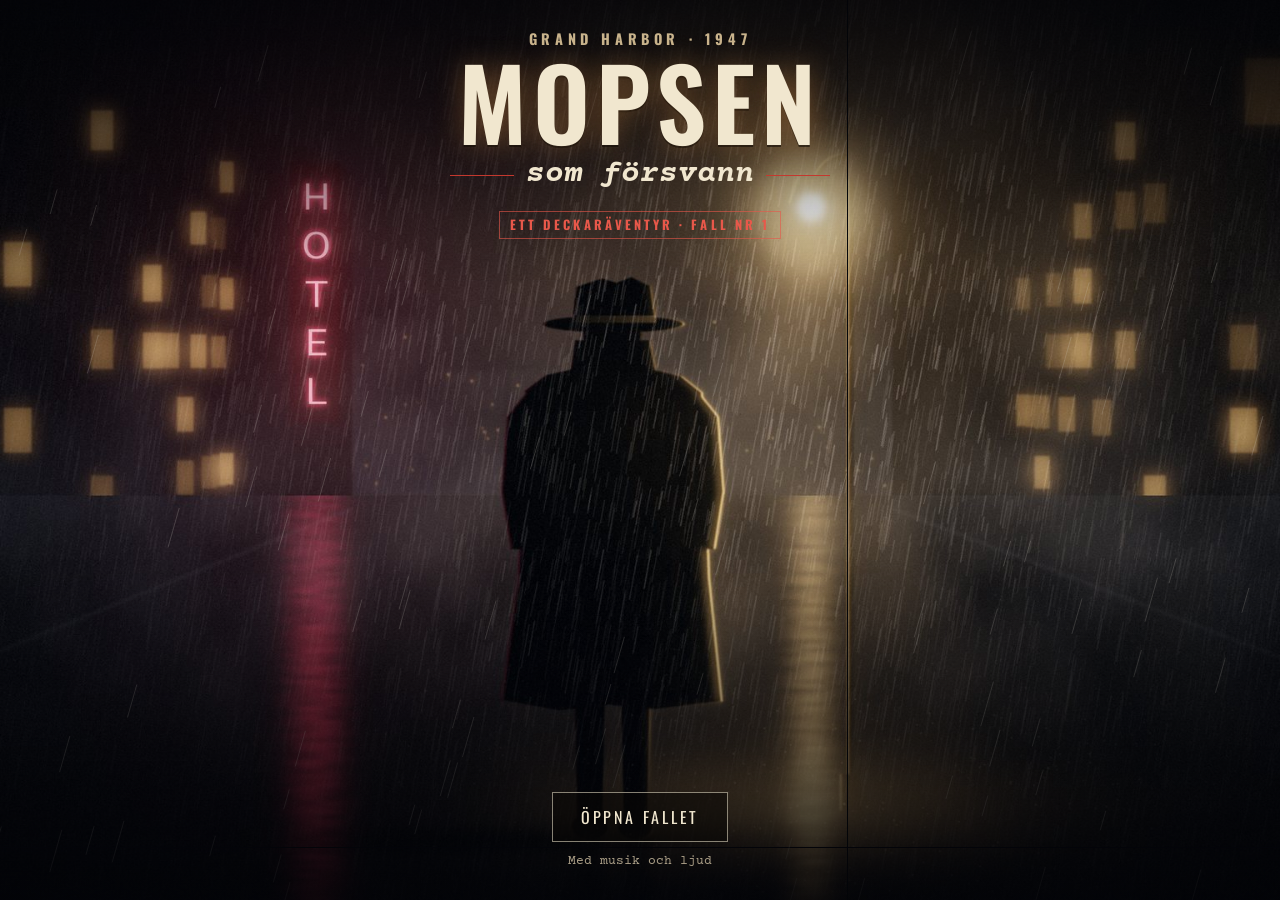
==== commit e9b0663d: "Lägg till en startskärm med noir-illustration och logga En detektiv sedd bakifrån i trenchcoat och h" ====
--- a/index.html
+++ b/index.html
@@ -80,6 +80,40 @@
 #log .replik.pratar::after { content: "\258C"; font-style: normal; animation: markor 1s steps(1) infinite; margin-left: 2px; }
 @keyframes markor { 50% { opacity: 0; } }
 @media (prefers-reduced-motion: reduce) { #log .replik.pratar::after { animation: none; } }
+/* Startskärmen: en filmaffisch med bilden i fullskärm, loggan överst och en knapp längst ner. */
+.splash {
+  position: fixed; inset: 0; z-index: 100; background: #05070b; color: #efe6d0;
+  display: flex; flex-direction: column; justify-content: space-between; align-items: center; text-align: center;
+  padding: max(28px, env(safe-area-inset-top, 0px)) max(16px, env(safe-area-inset-right, 0px)) max(28px, env(safe-area-inset-bottom, 0px)) max(16px, env(safe-area-inset-left, 0px));
+  transition: opacity 0.9s ease; cursor: pointer; overflow: hidden;
+}
+.splash.borta { opacity: 0; pointer-events: none; }
+.splash picture, .splash img, .splash canvas { position: absolute; inset: 0; width: 100%; height: 100%; }
+.splash img { object-fit: cover; object-position: 50% 45%; animation: splashin 2.4s ease-out both; }
+@keyframes splashin { from { opacity: 0; transform: scale(1.04); } to { opacity: 1; transform: scale(1); } }
+.splash::after { content: ""; position: absolute; inset: 0; pointer-events: none;
+  background: linear-gradient(to bottom, rgba(3,4,8,0.75) 0%, rgba(3,4,8,0) 32%, rgba(3,4,8,0) 62%, rgba(3,4,8,0.85) 100%); }
+.splash > .logo, .splash > .splash-nere { position: relative; z-index: 1; }
+.logo { margin: 0; display: flex; flex-direction: column; align-items: center; gap: 6px; animation: logoin 2.2s 0.5s ease-out both; }
+@keyframes logoin { from { opacity: 0; transform: translateY(-8px); letter-spacing: 0.3em; } to { opacity: 1; transform: none; } }
+.logo .ort { font-family: var(--font-head); text-transform: uppercase; letter-spacing: 0.32em; font-size: clamp(0.7rem, 2.4vw, 0.9rem); color: #c9b48d; }
+.logo .titel { font-family: var(--font-head); font-weight: 600; text-transform: uppercase; line-height: 0.9;
+  font-size: clamp(3rem, min(15vw, 11vh), 7.5rem); letter-spacing: 0.06em; color: #f1e7cf;
+  text-shadow: 0 0 28px rgba(255, 168, 80, 0.35), 0 2px 0 rgba(0,0,0,0.6); }
+.logo .under { display: flex; align-items: center; gap: 12px; font-family: var(--font-type); font-style: italic;
+  font-size: clamp(1.1rem, min(4.6vw, 3.4vh), 2rem); color: #f1e7cf; }
+.logo .under::before, .logo .under::after { content: ""; width: clamp(24px, 8vw, 64px); height: 1px; background: #c4382e; }
+.logo .serie { margin-top: 6px; font-family: var(--font-head); text-transform: uppercase; letter-spacing: 0.24em;
+  font-size: clamp(0.65rem, 2.2vw, 0.8rem); color: #e8584a; border: 1px solid rgba(232,88,74,0.6); padding: 3px 10px; }
+.splash-nere { display: flex; flex-direction: column; align-items: center; gap: 10px; animation: logoin 1.6s 1.4s ease-out both; }
+.splash button {
+  font-family: var(--font-head); text-transform: uppercase; letter-spacing: 0.18em; font-size: 1rem;
+  color: #f1e7cf; background: rgba(10, 8, 6, 0.55); border: 1px solid rgba(241, 231, 207, 0.55);
+  padding: 12px 28px; cursor: pointer; backdrop-filter: blur(2px);
+}
+.splash button:hover, .splash button:focus-visible { border-color: #ffb45a; color: #fff3da; outline: none; box-shadow: 0 0 24px rgba(255,170,80,0.35); }
+.splash .tips { font-family: var(--font-type); font-size: 0.8rem; color: #a99d86; margin: 0; }
+@media (prefers-reduced-motion: reduce) { .splash img, .logo, .splash-nere { animation: none; } .splash { transition: none; } }
 /* Bildrutan: pixelbilden skalas upp skarpt, utan utsmetning. */
 .scen { margin: 0; background: #0b0d1a; border-bottom: 2px solid var(--ink); display: flex; justify-content: center; }
 .scen canvas {
@@ -110,6 +144,23 @@
 </head>
 <body>
 
+<div class="splash" id="splash" role="dialog" aria-modal="true" aria-labelledby="splashtitel">
+  <picture>
+    <source media="(orientation: portrait)" srcset="bilder/splash_staende.jpg">
+    <img src="bilder/splash.jpg" alt="En detektiv i trenchcoat och hatt står med ryggen mot oss under en gatlykta i regnet. Längre bort lyser en röd neonskylt.">
+  </picture>
+  <canvas id="splashregn" aria-hidden="true"></canvas>
+  <h1 class="logo" id="splashtitel">
+    <span class="ort">Grand Harbor · 1947</span>
+    <span class="titel">Mopsen</span>
+    <span class="under">som försvann</span>
+    <span class="serie">Ett deckaräventyr · Fall nr 1</span>
+  </h1>
+  <div class="splash-nere">
+    <button type="button" id="startknapp">Öppna fallet</button>
+    <p class="tips">Med musik och ljud</p>
+  </div>
+</div>
 <header class="status">
   <div class="wrap">
     <span class="title">Mopsen som försvann</span>
@@ -1355,8 +1406,57 @@
   b.textContent = Ljud.pa ? "Ljud på" : "Ljud av";
   b.setAttribute("aria-pressed", String(Ljud.pa));
 }
+// ================================================================
+//  STARTSKÄRMEN
+// ================================================================
+function visaStartskarm() {
+  const sp = document.getElementById("splash");
+  const knapp = document.getElementById("startknapp");
+  let stangd = false;
+  // Lätt regn som faller över bilden
+  const cv = document.getElementById("splashregn");
+  const rorelse = !(window.matchMedia && window.matchMedia("(prefers-reduced-motion: reduce)").matches);
+  let raf = 0;
+  if (rorelse && cv.getContext) {
+    const ctx = cv.getContext("2d");
+    const droppar = Array.from({ length: 140 }, () => ({ x: Math.random(), y: Math.random(), v: 0.6 + Math.random() * 0.8, l: 0.02 + Math.random() * 0.03 }));
+    let senast = performance.now();
+    const rita = nu => {
+      const dt = Math.min(0.05, (nu - senast) / 1000); senast = nu;
+      const w = cv.width = cv.clientWidth * (window.devicePixelRatio || 1), h = cv.height = cv.clientHeight * (window.devicePixelRatio || 1);
+      ctx.clearRect(0, 0, w, h);
+      ctx.strokeStyle = "rgba(210, 205, 195, 0.22)"; ctx.lineWidth = Math.max(1, (window.devicePixelRatio || 1) * 0.8);
+      ctx.beginPath();
+      for (const d of droppar) {
+        d.y += d.v * dt * 1.6; d.x -= d.v * dt * 0.25;
+        if (d.y > 1.05) { d.y = -0.05; d.x = Math.random() * 1.1; }
+        ctx.moveTo(d.x * w, d.y * h); ctx.lineTo((d.x - d.l * 0.2) * w, (d.y + d.l) * h);
+      }
+      ctx.stroke();
+      raf = requestAnimationFrame(rita);
+    };
+    raf = requestAnimationFrame(rita);
+  }
+  const stang = () => {
+    if (stangd) return;
+    stangd = true;
+    Ljud.vakna();
+    sp.classList.add("borta");
+    setTimeout(() => { sp.hidden = true; cancelAnimationFrame(raf); }, 950);
+    if (!pekskarm) input.focus();
+  };
+  sp.addEventListener("click", stang);
+  document.addEventListener("keydown", function tangent(e) {
+    if (stangd) { document.removeEventListener("keydown", tangent); return; }
+    e.preventDefault(); stang();
+  });
+  knapp.focus({ preventScroll: true });
+}
+
 function start(data) {
   visaLjudknapp();
+  if (data && data.state) document.getElementById("splash").hidden = true;
+  else visaStartskarm();
   if (data && data.state) {
     S = data.state;
     out("Du är tillbaka i fallet.", "sys");
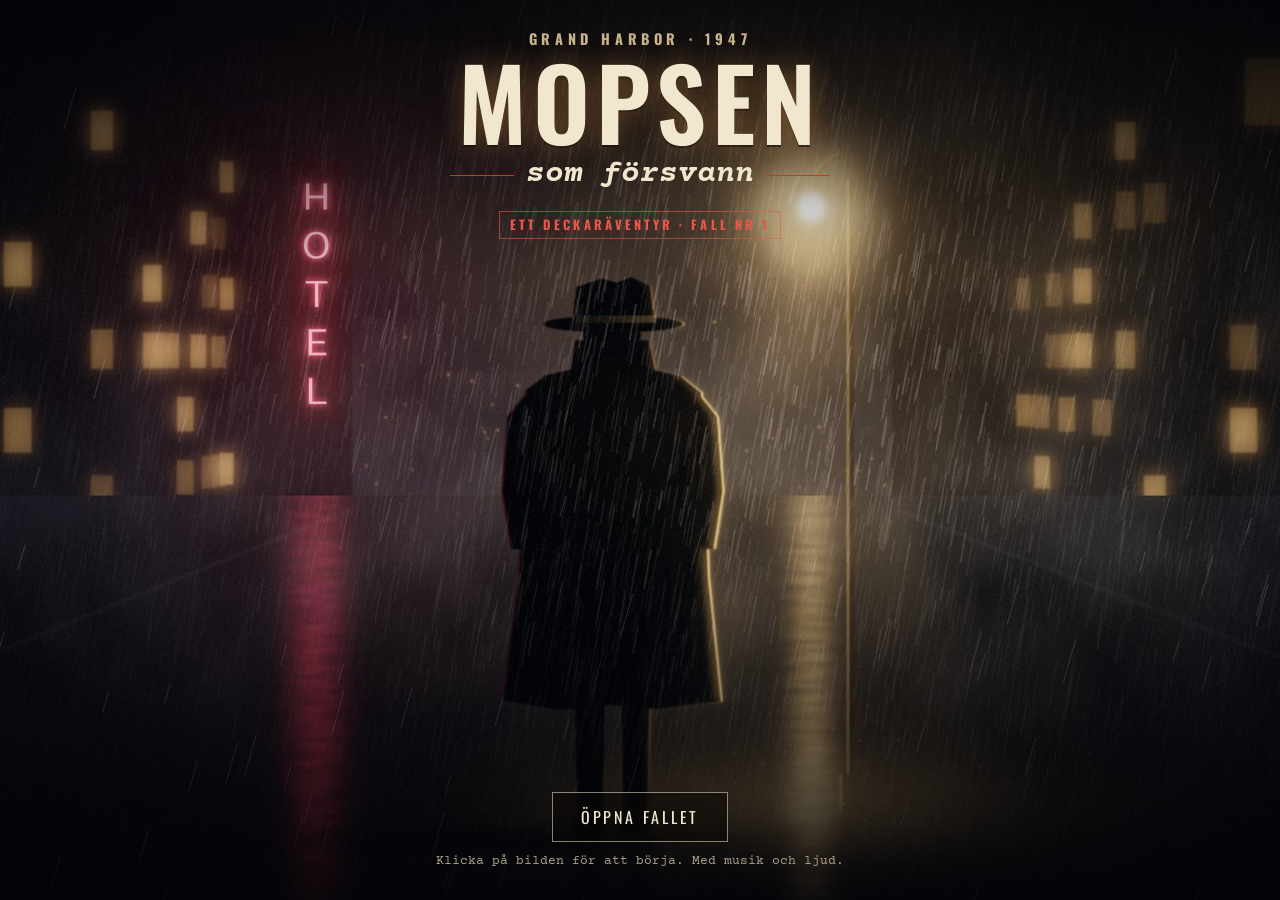
==== commit ecc9b52e: "Låt startskärmen ligga kvar tills man klickar på den Tangenttryckningar stänger inte längre startskä" ====
--- a/index.html
+++ b/index.html
@@ -158,7 +158,7 @@
   </h1>
   <div class="splash-nere">
     <button type="button" id="startknapp">Öppna fallet</button>
-    <p class="tips">Med musik och ljud</p>
+    <p class="tips">Klicka på bilden för att börja. Med musik och ljud.</p>
   </div>
 </div>
 <header class="status">
@@ -1332,7 +1332,9 @@
   };
 })();
 // Webbläsare tillåter ljud först efter en användarhandling. Lyssna på alla sorters tryck.
-["pointerdown", "touchend", "click", "keydown"].forEach(ev => document.addEventListener(ev, () => Ljud.vakna(), { passive: true }));
+// Så länge startskärmen visas är det bara klicket på den som startar ljudet.
+let startskarmVisas = false;
+["pointerdown", "touchend", "click", "keydown"].forEach(ev => document.addEventListener(ev, () => { if (!startskarmVisas) Ljud.vakna(); }, { passive: true }));
 document.addEventListener("visibilitychange", () => Ljud.pausa(document.hidden));
 
 // ================================================================
@@ -1411,7 +1413,7 @@
 // ================================================================
 function visaStartskarm() {
   const sp = document.getElementById("splash");
-  const knapp = document.getElementById("startknapp");
+  startskarmVisas = true;
   let stangd = false;
   // Lätt regn som faller över bilden
   const cv = document.getElementById("splashregn");
@@ -1440,23 +1442,21 @@
   const stang = () => {
     if (stangd) return;
     stangd = true;
+    startskarmVisas = false;
     Ljud.vakna();
     sp.classList.add("borta");
     setTimeout(() => { sp.hidden = true; cancelAnimationFrame(raf); }, 950);
     if (!pekskarm) input.focus();
   };
+  // Bilden ligger kvar tills man klickar eller trycker på den. Klicket startar också jazzen.
   sp.addEventListener("click", stang);
-  document.addEventListener("keydown", function tangent(e) {
-    if (stangd) { document.removeEventListener("keydown", tangent); return; }
-    e.preventDefault(); stang();
-  });
-  knapp.focus({ preventScroll: true });
 }
 
 function start(data) {
   visaLjudknapp();
-  if (data && data.state) document.getElementById("splash").hidden = true;
-  else visaStartskarm();
+  const medStartskarm = !(data && data.state);
+  if (medStartskarm) visaStartskarm();
+  else document.getElementById("splash").hidden = true;
   if (data && data.state) {
     S = data.state;
     out("Du är tillbaka i fallet.", "sys");
@@ -1468,7 +1468,7 @@
   updateStatus();
   scrollTill(null);
   window.claude?.hot?.snapshot?.(() => ({ state: S }));
-  if (!pekskarm) input.focus();
+  if (!pekskarm && !medStartskarm) input.focus();
 }
 window.claude?.hot?.ready ? window.claude.hot.ready(start) : start(window.claude?.hot?.data ?? {});
 
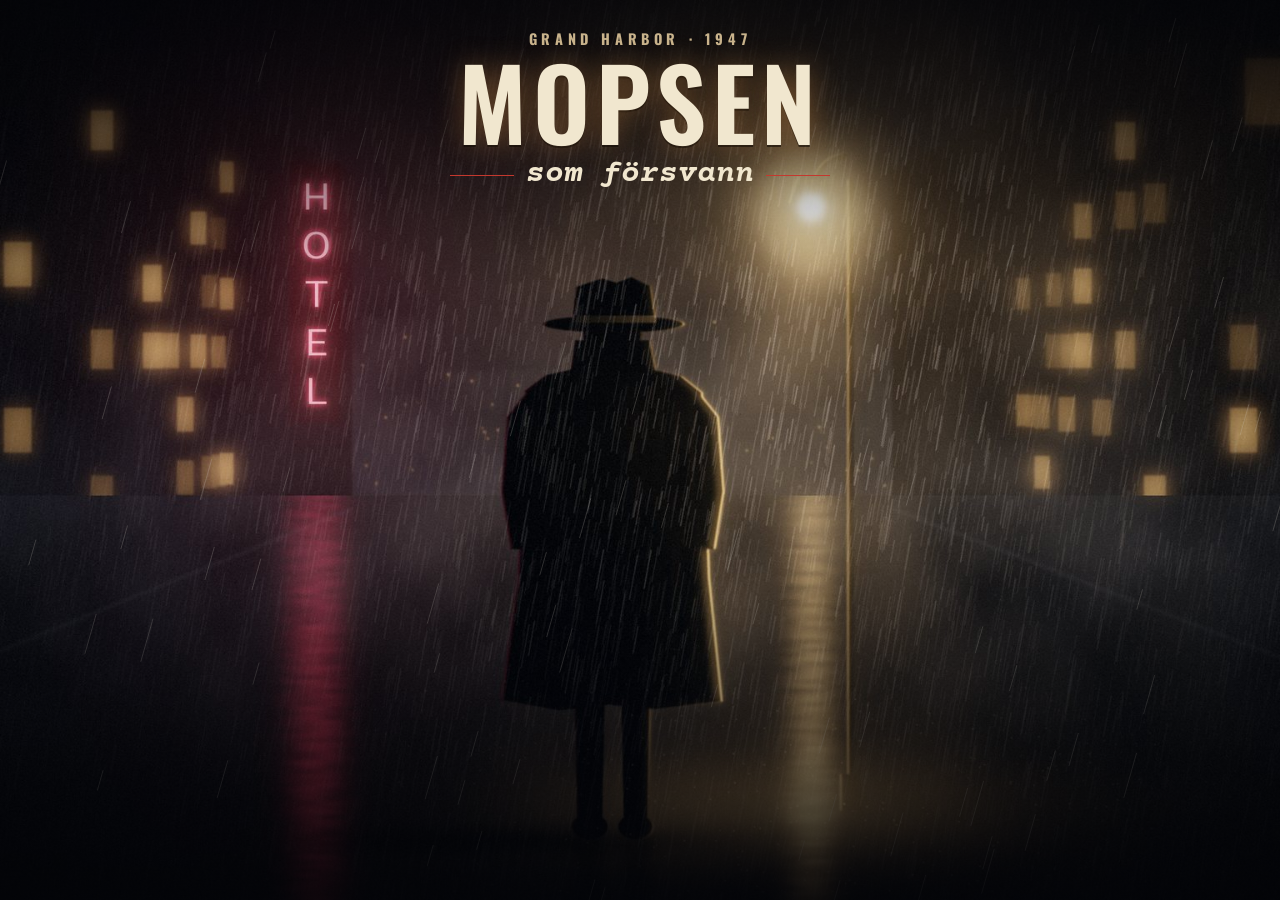
==== commit 7670cbbd: "Ta bort Fall nr 1, knappen och ljudtexten från startskärmen Kvar är bilden och loggan. Hela bilden ä" ====
--- a/index.html
+++ b/index.html
@@ -83,17 +83,18 @@
 /* Startskärmen: en filmaffisch med bilden i fullskärm, loggan överst och en knapp längst ner. */
 .splash {
   position: fixed; inset: 0; z-index: 100; background: #05070b; color: #efe6d0;
-  display: flex; flex-direction: column; justify-content: space-between; align-items: center; text-align: center;
+  display: flex; flex-direction: column; justify-content: flex-start; align-items: center; text-align: center;
   padding: max(28px, env(safe-area-inset-top, 0px)) max(16px, env(safe-area-inset-right, 0px)) max(28px, env(safe-area-inset-bottom, 0px)) max(16px, env(safe-area-inset-left, 0px));
   transition: opacity 0.9s ease; cursor: pointer; overflow: hidden;
 }
 .splash.borta { opacity: 0; pointer-events: none; }
+.splash:focus-visible { outline: 2px solid #ffb45a; outline-offset: -6px; }
 .splash picture, .splash img, .splash canvas { position: absolute; inset: 0; width: 100%; height: 100%; }
 .splash img { object-fit: cover; object-position: 50% 45%; animation: splashin 2.4s ease-out both; }
 @keyframes splashin { from { opacity: 0; transform: scale(1.04); } to { opacity: 1; transform: scale(1); } }
 .splash::after { content: ""; position: absolute; inset: 0; pointer-events: none;
   background: linear-gradient(to bottom, rgba(3,4,8,0.75) 0%, rgba(3,4,8,0) 32%, rgba(3,4,8,0) 62%, rgba(3,4,8,0.85) 100%); }
-.splash > .logo, .splash > .splash-nere { position: relative; z-index: 1; }
+.splash > .logo { position: relative; z-index: 1; }
 .logo { margin: 0; display: flex; flex-direction: column; align-items: center; gap: 6px; animation: logoin 2.2s 0.5s ease-out both; }
 @keyframes logoin { from { opacity: 0; transform: translateY(-8px); letter-spacing: 0.3em; } to { opacity: 1; transform: none; } }
 .logo .ort { font-family: var(--font-head); text-transform: uppercase; letter-spacing: 0.32em; font-size: clamp(0.7rem, 2.4vw, 0.9rem); color: #c9b48d; }
@@ -103,17 +104,7 @@
 .logo .under { display: flex; align-items: center; gap: 12px; font-family: var(--font-type); font-style: italic;
   font-size: clamp(1.1rem, min(4.6vw, 3.4vh), 2rem); color: #f1e7cf; }
 .logo .under::before, .logo .under::after { content: ""; width: clamp(24px, 8vw, 64px); height: 1px; background: #c4382e; }
-.logo .serie { margin-top: 6px; font-family: var(--font-head); text-transform: uppercase; letter-spacing: 0.24em;
-  font-size: clamp(0.65rem, 2.2vw, 0.8rem); color: #e8584a; border: 1px solid rgba(232,88,74,0.6); padding: 3px 10px; }
-.splash-nere { display: flex; flex-direction: column; align-items: center; gap: 10px; animation: logoin 1.6s 1.4s ease-out both; }
-.splash button {
-  font-family: var(--font-head); text-transform: uppercase; letter-spacing: 0.18em; font-size: 1rem;
-  color: #f1e7cf; background: rgba(10, 8, 6, 0.55); border: 1px solid rgba(241, 231, 207, 0.55);
-  padding: 12px 28px; cursor: pointer; backdrop-filter: blur(2px);
-}
-.splash button:hover, .splash button:focus-visible { border-color: #ffb45a; color: #fff3da; outline: none; box-shadow: 0 0 24px rgba(255,170,80,0.35); }
-.splash .tips { font-family: var(--font-type); font-size: 0.8rem; color: #a99d86; margin: 0; }
-@media (prefers-reduced-motion: reduce) { .splash img, .logo, .splash-nere { animation: none; } .splash { transition: none; } }
+@media (prefers-reduced-motion: reduce) { .splash img, .logo { animation: none; } .splash { transition: none; } }
 /* Bildrutan: pixelbilden skalas upp skarpt, utan utsmetning. */
 .scen { margin: 0; background: #0b0d1a; border-bottom: 2px solid var(--ink); display: flex; justify-content: center; }
 .scen canvas {
@@ -144,7 +135,7 @@
 </head>
 <body>
 
-<div class="splash" id="splash" role="dialog" aria-modal="true" aria-labelledby="splashtitel">
+<div class="splash" id="splash" role="button" tabindex="0" aria-label="Mopsen som försvann. Klicka för att börja spela.">
   <picture>
     <source media="(orientation: portrait)" srcset="bilder/splash_staende.jpg">
     <img src="bilder/splash.jpg" alt="En detektiv i trenchcoat och hatt står med ryggen mot oss under en gatlykta i regnet. Längre bort lyser en röd neonskylt.">
@@ -154,12 +145,7 @@
     <span class="ort">Grand Harbor · 1947</span>
     <span class="titel">Mopsen</span>
     <span class="under">som försvann</span>
-    <span class="serie">Ett deckaräventyr · Fall nr 1</span>
   </h1>
-  <div class="splash-nere">
-    <button type="button" id="startknapp">Öppna fallet</button>
-    <p class="tips">Klicka på bilden för att börja. Med musik och ljud.</p>
-  </div>
 </div>
 <header class="status">
   <div class="wrap">
@@ -1450,6 +1436,8 @@
   };
   // Bilden ligger kvar tills man klickar eller trycker på den. Klicket startar också jazzen.
   sp.addEventListener("click", stang);
+  // För tangentbordsanvändare: Enter eller mellanslag när startskärmen själv har fokus (via Tab).
+  sp.addEventListener("keydown", e => { if (e.key === "Enter" || e.key === " ") { e.preventDefault(); stang(); } });
 }
 
 function start(data) {
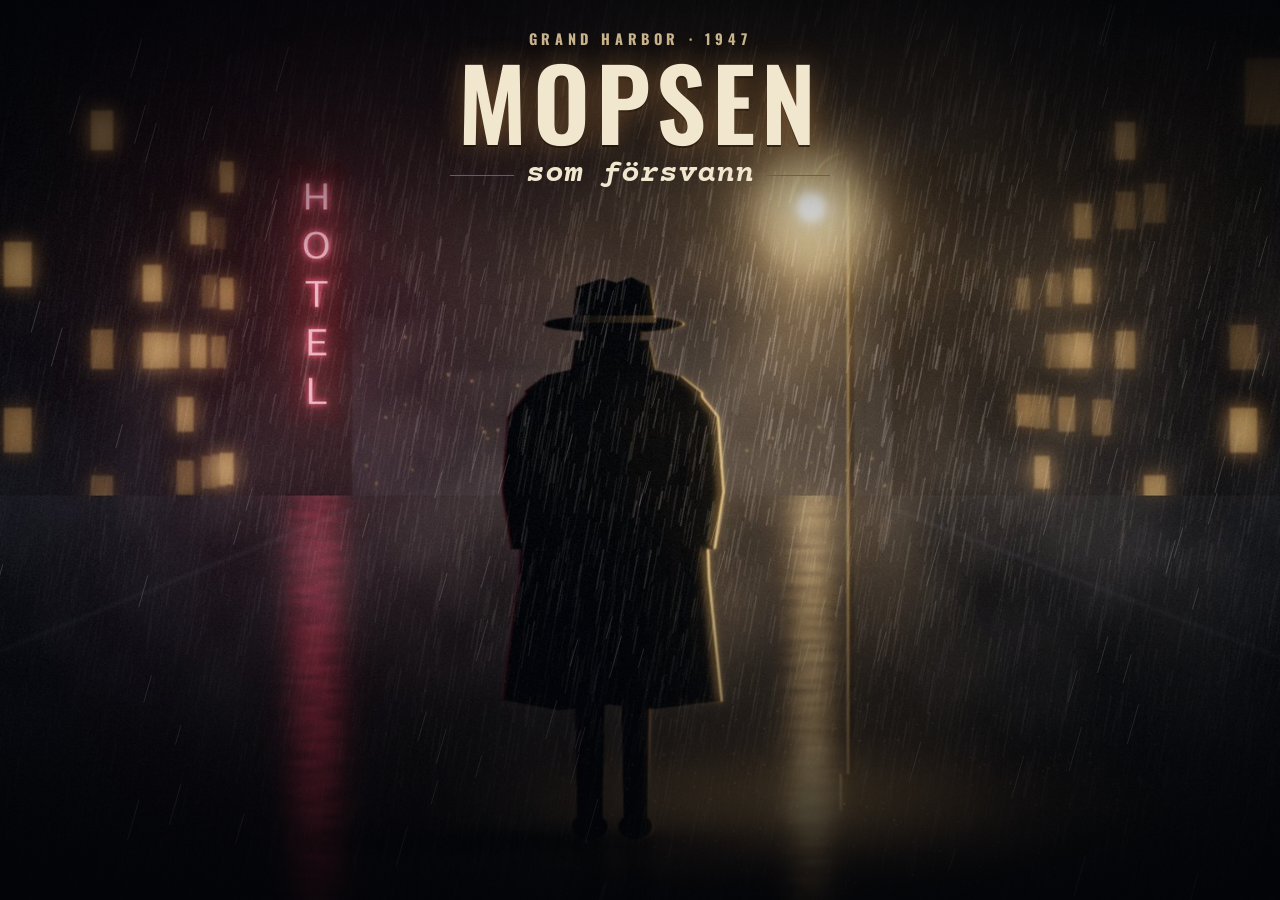
==== commit 0722550b: "Gör hjälpen allmän och byt till svenska förkortningar Hjälpen förklarar nu bara hur man spelar, utan" ====
--- a/index.html
+++ b/index.html
@@ -576,7 +576,7 @@
 
 const DIRS = {
   n: "n", norr: "n", nord: "n", s: "s", söder: "s", syd: "s", ö: "ö", öster: "ö", öst: "ö", o: "ö",
-  v: "v", väster: "v", väst: "v", upp: "upp", uppåt: "upp", u: "upp", ner: "ner", nedåt: "ner", ned: "ner",
+  v: "v", väster: "v", väst: "v", upp: "upp", uppåt: "upp", ner: "ner", nedåt: "ner", ned: "ner",
   in: "in", innanför: "in", ut: "ut", utåt: "ut", ute: "ut",
 };
 
@@ -974,8 +974,9 @@
 //  META
 // ================================================================
 function help() {
-  out("Du styr spelet genom att skriva korta kommandon på svenska, till exempel:");
-  out("  TITTA (eller L)            UNDERSÖK RÖCKEN (eller X ROCK)\n  TA KORTET / TA ALLT         SLÄPP DYRKEN\n  ÖPPNA LÅDAN                 LÄS BREVET\n  GE KORVEN TILL BRUNO        VISA FOTOT FÖR BENNY\n  PRATA MED PORTIERN          ÅK TILL CHINATOWN\n  UPP, NER, IN, UT            INVENTARIE (eller I)");
+  out("Du styr detektiven genom att skriva vad du vill göra, med korta meningar på svenska. Oftast räcker ett verb, ibland följt av vad eller vem det gäller.");
+  out("TITTA (eller T): se dig omkring\nUNDERSÖK något (eller U): titta närmare på något\nTA, SLÄPP, ÖPPNA, LÄS: hantera saker\nPRATA MED, GE, VISA: ta kontakt med folk\nUPP, NER, IN, UT: gå åt ett håll\nÅK TILL: res med tunnelbanan från en perrong\nINVENTARIE (eller I): se vad du bär på");
+  out("Undersök det du ser och prata med dem du möter. Kör du fast kan du skriva LEDTRÅD.");
   out("Övrigt: POÄNG, LEDTRÅD, BILD (bilder av/på), LJUD (allt ljud av/på), MUSIK (musiken av/på), SPARA, LADDA, OMSTART. Pil upp hämtar förra kommandot.", "sys");
 }
 
@@ -1081,7 +1082,7 @@
   }
 
   switch (v) {
-    case "titta": case "l": case "se": case "beskriv": case "kolla":
+    case "titta": case "t": case "l": case "se": case "beskriv": case "kolla":
       if (w[1] === "på" || w[1] === "i" || w[1] === "under") return w[1] === "på" ? examine(clean(w.slice(2))) : search(clean(w.slice(2)));
       if (restClean) return examine(restClean);
       return look();
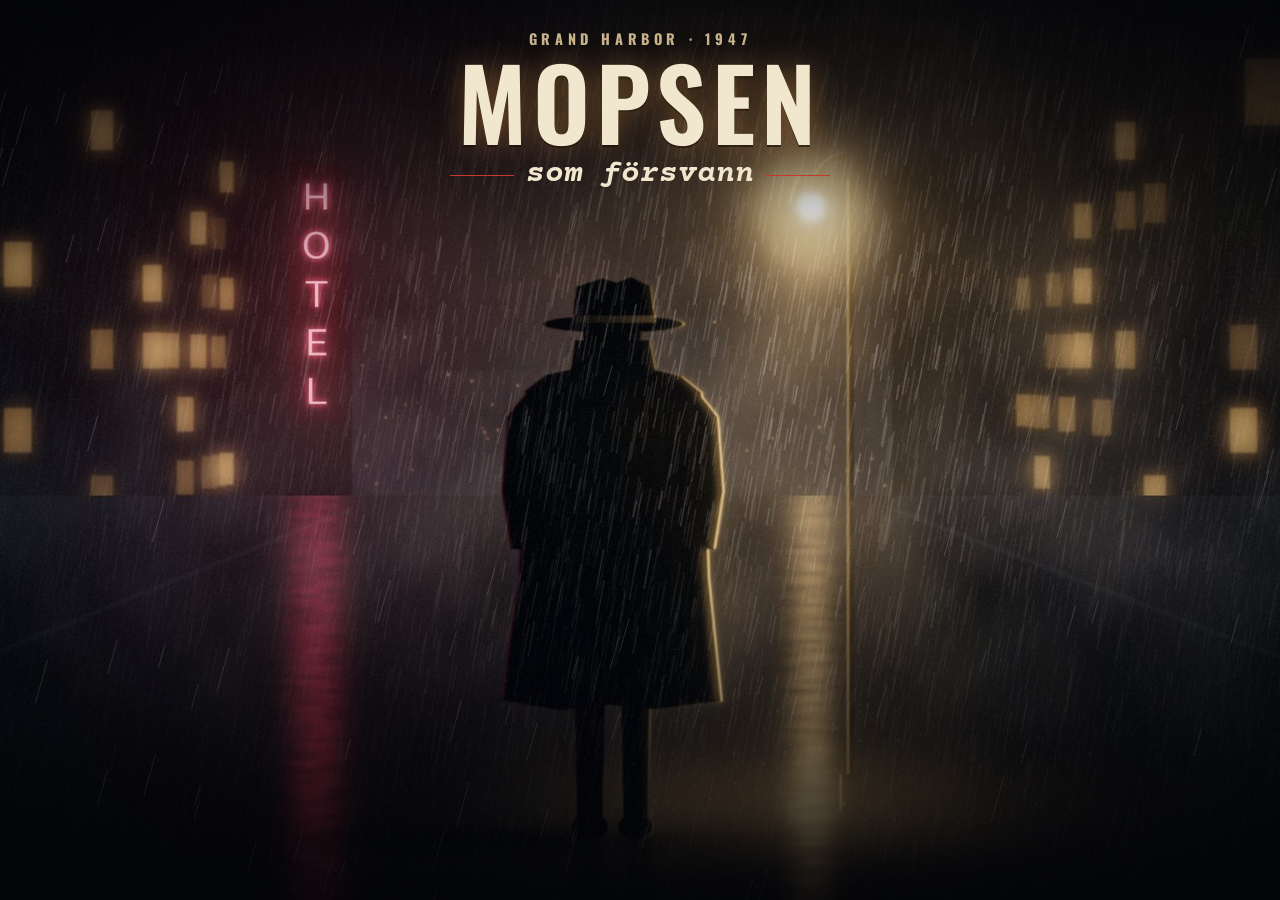
==== commit 710b0fec: "Ta bort de engelska förkortningarna L och X Bara de svenska förkortningarna T (titta), U (undersök) " ====
--- a/index.html
+++ b/index.html
@@ -1082,11 +1082,11 @@
   }
 
   switch (v) {
-    case "titta": case "t": case "l": case "se": case "beskriv": case "kolla":
+    case "titta": case "t": case "se": case "beskriv": case "kolla":
       if (w[1] === "på" || w[1] === "i" || w[1] === "under") return w[1] === "på" ? examine(clean(w.slice(2))) : search(clean(w.slice(2)));
       if (restClean) return examine(restClean);
       return look();
-    case "undersök": case "u": case "x": case "granska": case "studera": case "inspektera": case "betrakta":
+    case "undersök": case "u": case "granska": case "studera": case "inspektera": case "betrakta":
       return examine(restClean);
     case "sök": case "leta": case "rota": case "känn":
       return search(clean(w.slice(1).filter(x => !["i", "igenom", "genom", "efter", "på"].includes(x))));
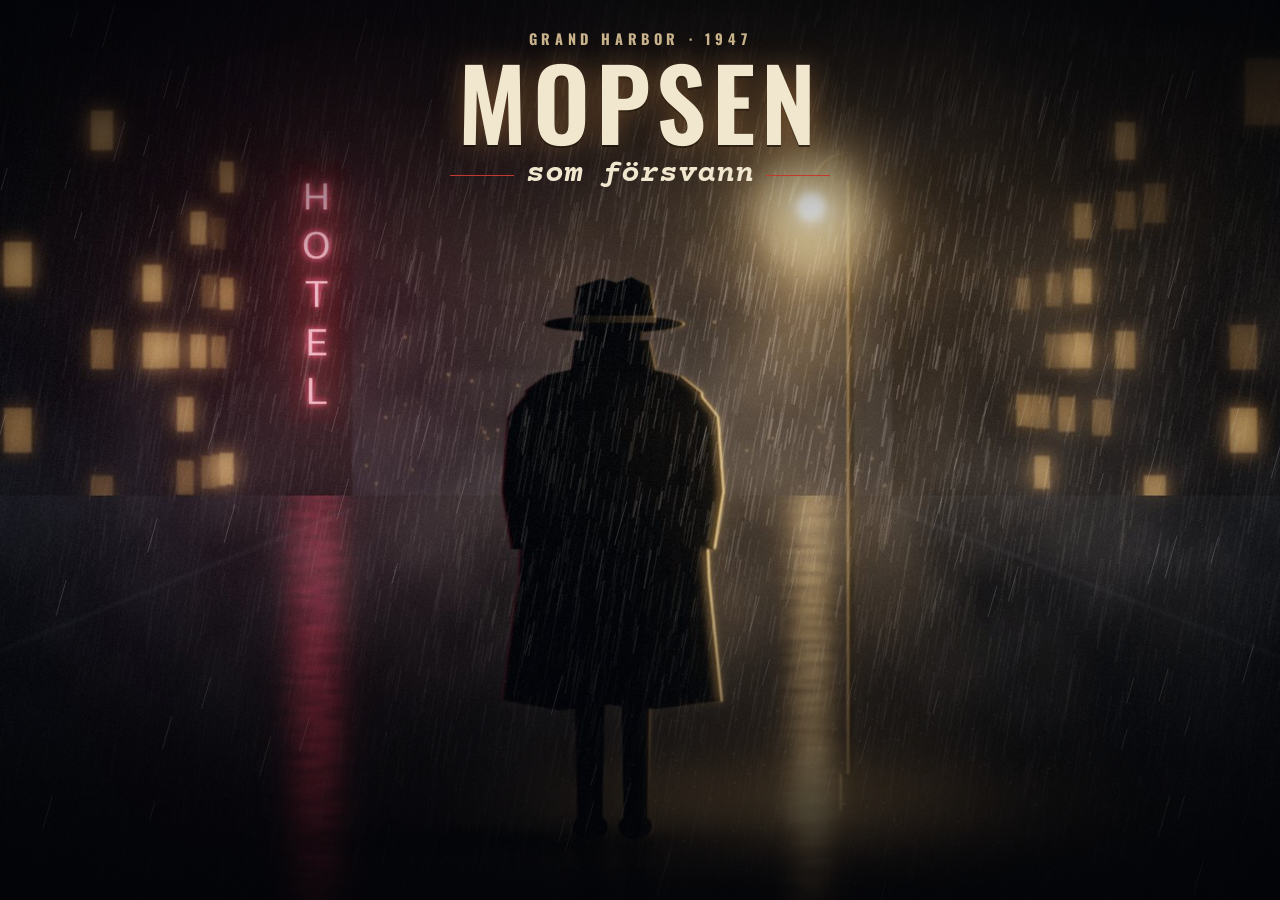
==== commit a90526b9: "Rätta den spegelvända texten på kontorsdörren PRIVATDETEKTIV baklänges är VITKETEDTAVIRP.  Co-Author" ====
--- a/index.html
+++ b/index.html
@@ -207,7 +207,7 @@
     name: "Ditt kontor",
     bild: "kontor",
     animStyr: { lampa: s => s.f.svarare ? 1 : null },  // lampan slocknar när meddelandet är avlyssnat
-    desc: s => "Ditt kontor på femte våningen i Hendersonhuset. Ett skrivbord, två stolar (en för dig och en för kunder som aldrig kommer), en klädhängare och ett fönster mot regnet. På dörrens frostade glas står det TYKETEDTAVIRP, vilket är rätt stavat från andra sidan. Trappan leder ner till gatan." +
+    desc: s => "Ditt kontor på femte våningen i Hendersonhuset. Ett skrivbord, två stolar (en för dig och en för kunder som aldrig kommer), en klädhängare och ett fönster mot regnet. På dörrens frostade glas står det VITKETEDTAVIRP, vilket är rätt stavat från andra sidan. Trappan leder ner till gatan." +
       (s.f.svarare ? "" : "\n\nPå skrivbordet blinkar telefonsvararen ilsket rött."),
     exits: { ner: "mainst", ut: "mainst" },
   },
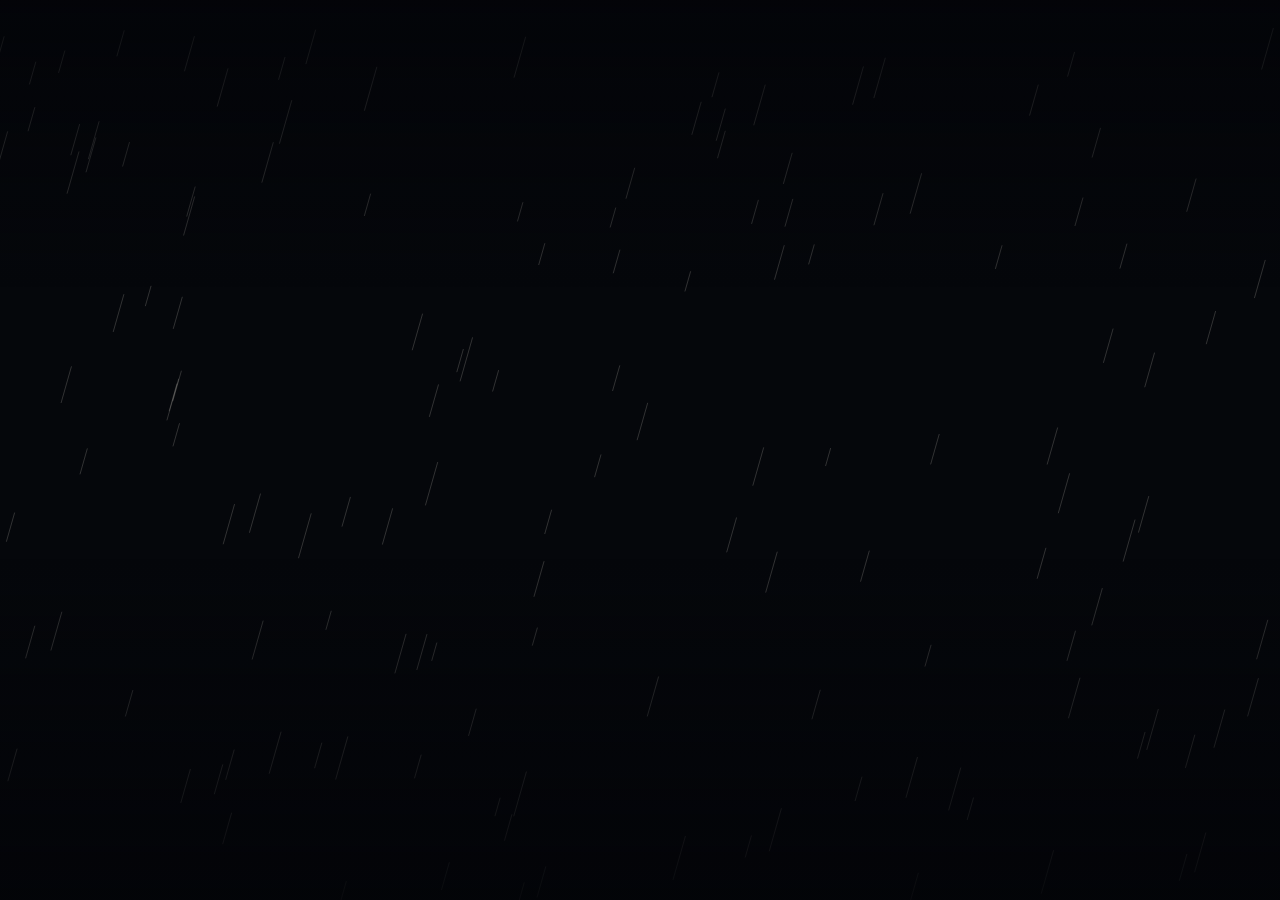
==== commit ffe8dcf9: "Dela upp i en generisk spelmotor och ett äventyr som konfiguration motor/ innehåller den generiska s" ====
--- a/index.html
+++ b/index.html
@@ -2,1467 +2,13 @@
 <html lang="sv">
 <head>
 <meta charset="utf-8">
-<meta name="viewport" content="width=device-width, initial-scale=1, viewport-fit=cover">
+<meta name="viewport" content="width=device-width, initial-scale=1">
 <title>Mopsen som försvann</title>
-<meta name="claude:viewport-fit-sides" content="cover">
-<link rel="preconnect" href="https://fonts.googleapis.com">
-<link rel="stylesheet" href="https://fonts.googleapis.com/css2?family=Courier+Prime:ital,wght@0,400;0,700;1,400&family=Oswald:wght@500;600&display=swap">
-<style>
-/* Layout: en arkivmapp för ett fall. Statusrad överst, maskinskrivet protokoll i mitten, inmatningsrad längst ner. */
-:root {
-  --bg: #e6dbbd;       /* manilamapp */
-  --paper: #f4eedc;    /* papper */
-  --ink: #2a251d;      /* skrivmaskinsbläck */
-  --muted: #6e6552;
-  --stamp: #a8281f;    /* stämpelrött */
-  --rule: #cdbf98;
-  --font-type: "Courier Prime", "Courier New", Courier, monospace;
-  --font-head: "Oswald", "Arial Narrow", "Helvetica Neue", Arial, sans-serif;
-}
-@media (prefers-color-scheme: dark) {
-  :root:not([data-theme="light"]) {
-    --bg: #141922; --paper: #1c2330; --ink: #e5e0d2; --muted: #8e95a3; --stamp: #ff7c6c; --rule: #2e3746;
-    color-scheme: dark;
-  }
-}
-:root[data-theme="dark"] {
-  --bg: #141922; --paper: #1c2330; --ink: #e5e0d2; --muted: #8e95a3; --stamp: #ff7c6c; --rule: #2e3746;
-  color-scheme: dark;
-}
-*, *::before, *::after { box-sizing: border-box; }
-[hidden] { display: none !important; }
-html, body { height: 100%; }
-body { margin: 0; }
-body {
-  background: var(--bg); color: var(--ink);
-  font-family: var(--font-type); font-size: 16px; line-height: 1.55;
-  display: flex; flex-direction: column;
-}
-body::before {
-  content: ""; position: fixed; inset: 0 0 auto; height: env(safe-area-inset-top, 0px); z-index: 10; background: var(--bg);
-}
-.wrap {
-  width: 100%; max-width: 46rem; margin: 0 auto;
-  padding-left: max(16px, env(safe-area-inset-left, 0px));
-  padding-right: max(16px, env(safe-area-inset-right, 0px));
-}
-header.status {
-  border-bottom: 2px solid var(--ink);
-  font-family: var(--font-head); text-transform: uppercase; letter-spacing: .06em;
-}
-header.status .wrap {
-  display: flex; flex-wrap: wrap; gap: 4px 16px; align-items: baseline; justify-content: space-between;
-  padding-block: 10px 8px;
-}
-.status .title { font-weight: 600; font-size: 1.05rem; color: var(--stamp); }
-.status .where { font-weight: 500; font-size: 1rem; flex: 1 1 auto; min-width: 0; }
-.status .nums { font-size: .85rem; color: var(--muted); font-variant-numeric: tabular-nums; white-space: nowrap; }
-main {
-  flex: 1 1 auto; overflow-y: auto; min-height: 0;
-}
-#log { padding-block: 20px 12px; display: flex; flex-direction: column; gap: 12px; }
-#log p { margin: 0; max-width: 65ch; white-space: pre-wrap; overflow-wrap: anywhere; }
-#log .cmd { color: var(--muted); }
-#log .cmd::before { content: "> "; }
-#log .room { font-family: var(--font-head); text-transform: uppercase; letter-spacing: .08em; font-weight: 600; font-size: 1.05rem; margin-top: 6px; }
-#log .sys { color: var(--muted); font-style: italic; }
-#log .stamp {
-  align-self: flex-start; color: var(--stamp); border: 3px double var(--stamp);
-  font-family: var(--font-head); text-transform: uppercase; letter-spacing: .12em; font-weight: 600;
-  padding: 4px 12px; transform: rotate(-2deg); margin-block: 4px;
-}
-#log .banner {
-  font-family: var(--font-head); text-transform: uppercase; letter-spacing: .1em;
-  font-size: clamp(1.8rem, 6vw, 2.6rem); line-height: 1.05; font-weight: 600; text-wrap: balance;
-}
-#log .score { color: var(--stamp); font-weight: 700; }
-#log .replik { color: var(--stamp); font-style: italic; }
-#log .replik.pratar::after { content: "\258C"; font-style: normal; animation: markor 1s steps(1) infinite; margin-left: 2px; }
-@keyframes markor { 50% { opacity: 0; } }
-@media (prefers-reduced-motion: reduce) { #log .replik.pratar::after { animation: none; } }
-/* Startskärmen: en filmaffisch med bilden i fullskärm, loggan överst och en knapp längst ner. */
-.splash {
-  position: fixed; inset: 0; z-index: 100; background: #05070b; color: #efe6d0;
-  display: flex; flex-direction: column; justify-content: flex-start; align-items: center; text-align: center;
-  padding: max(28px, env(safe-area-inset-top, 0px)) max(16px, env(safe-area-inset-right, 0px)) max(28px, env(safe-area-inset-bottom, 0px)) max(16px, env(safe-area-inset-left, 0px));
-  transition: opacity 0.9s ease; cursor: pointer; overflow: hidden;
-}
-.splash.borta { opacity: 0; pointer-events: none; }
-.splash:focus-visible { outline: 2px solid #ffb45a; outline-offset: -6px; }
-.splash picture, .splash img, .splash canvas { position: absolute; inset: 0; width: 100%; height: 100%; }
-.splash img { object-fit: cover; object-position: 50% 45%; animation: splashin 2.4s ease-out both; }
-@keyframes splashin { from { opacity: 0; transform: scale(1.04); } to { opacity: 1; transform: scale(1); } }
-.splash::after { content: ""; position: absolute; inset: 0; pointer-events: none;
-  background: linear-gradient(to bottom, rgba(3,4,8,0.75) 0%, rgba(3,4,8,0) 32%, rgba(3,4,8,0) 62%, rgba(3,4,8,0.85) 100%); }
-.splash > .logo { position: relative; z-index: 1; }
-.logo { margin: 0; display: flex; flex-direction: column; align-items: center; gap: 6px; animation: logoin 2.2s 0.5s ease-out both; }
-@keyframes logoin { from { opacity: 0; transform: translateY(-8px); letter-spacing: 0.3em; } to { opacity: 1; transform: none; } }
-.logo .ort { font-family: var(--font-head); text-transform: uppercase; letter-spacing: 0.32em; font-size: clamp(0.7rem, 2.4vw, 0.9rem); color: #c9b48d; }
-.logo .titel { font-family: var(--font-head); font-weight: 600; text-transform: uppercase; line-height: 0.9;
-  font-size: clamp(3rem, min(15vw, 11vh), 7.5rem); letter-spacing: 0.06em; color: #f1e7cf;
-  text-shadow: 0 0 28px rgba(255, 168, 80, 0.35), 0 2px 0 rgba(0,0,0,0.6); }
-.logo .under { display: flex; align-items: center; gap: 12px; font-family: var(--font-type); font-style: italic;
-  font-size: clamp(1.1rem, min(4.6vw, 3.4vh), 2rem); color: #f1e7cf; }
-.logo .under::before, .logo .under::after { content: ""; width: clamp(24px, 8vw, 64px); height: 1px; background: #c4382e; }
-@media (prefers-reduced-motion: reduce) { .splash img, .logo { animation: none; } .splash { transition: none; } }
-/* Bildrutan: pixelbilden skalas upp skarpt, utan utsmetning. */
-.scen { margin: 0; background: #0b0d1a; border-bottom: 2px solid var(--ink); display: flex; justify-content: center; }
-.scen canvas {
-  display: block; width: 384px; height: 240px; max-width: 100%; object-fit: contain;
-  image-rendering: pixelated; image-rendering: crisp-edges;
-}
-.scen canvas.ritar { animation: rita 0.9s steps(24, end) both; }
-@keyframes rita { from { clip-path: inset(0 0 100% 0); } to { clip-path: inset(0 0 0 0); } }
-@media (prefers-reduced-motion: reduce) { .scen canvas.ritar { animation: none; } }
-footer.input { border-top: 2px solid var(--ink); background: var(--paper); padding-bottom: env(safe-area-inset-bottom, 0px); }
-footer.input .wrap { padding-block: 10px; display: flex; flex-direction: column; gap: 8px; }
-form { display: flex; gap: 8px; align-items: center; }
-form label { font-weight: 700; color: var(--stamp); }
-#cmd {
-  flex: 1 1 auto; min-width: 0; font: inherit; color: var(--ink); background: transparent;
-  border: none; border-bottom: 1px dashed var(--rule); padding: 6px 2px; outline: none;
-}
-#cmd:focus-visible { border-bottom-color: var(--stamp); }
-.quick { display: flex; flex-wrap: wrap; gap: 6px; }
-.quick button {
-  font-family: var(--font-head); text-transform: uppercase; letter-spacing: .06em; font-size: .8rem;
-  color: var(--ink); background: transparent; border: 1px solid var(--rule); border-radius: 2px;
-  padding: 4px 10px; cursor: pointer;
-}
-.quick button:hover { border-color: var(--ink); }
-.quick button:focus-visible { outline: 2px solid var(--stamp); outline-offset: 1px; }
-</style>
+<meta http-equiv="refresh" content="0; url=aventyr/mopsen/">
+<link rel="canonical" href="aventyr/mopsen/">
+<style>body{font-family:Georgia,serif;background:#141922;color:#e5e0d2;padding:2rem}a{color:#ffb45a}</style>
 </head>
 <body>
-
-<div class="splash" id="splash" role="button" tabindex="0" aria-label="Mopsen som försvann. Klicka för att börja spela.">
-  <picture>
-    <source media="(orientation: portrait)" srcset="bilder/splash_staende.jpg">
-    <img src="bilder/splash.jpg" alt="En detektiv i trenchcoat och hatt står med ryggen mot oss under en gatlykta i regnet. Längre bort lyser en röd neonskylt.">
-  </picture>
-  <canvas id="splashregn" aria-hidden="true"></canvas>
-  <h1 class="logo" id="splashtitel">
-    <span class="ort">Grand Harbor · 1947</span>
-    <span class="titel">Mopsen</span>
-    <span class="under">som försvann</span>
-  </h1>
-</div>
-<header class="status">
-  <div class="wrap">
-    <span class="title">Mopsen som försvann</span>
-    <span class="where" id="where">–</span>
-    <span class="nums" id="nums">Poäng 0/100 · Drag 0</span>
-  </div>
-</header>
-<figure class="scen" id="scen" hidden><canvas id="scenbild" width="192" height="120" role="img" aria-label="Bild"></canvas></figure>
-<main id="scroller">
-  <div class="wrap"><div id="log" aria-live="polite"></div><div id="fyll" aria-hidden="true"></div></div>
-</main>
-<footer class="input">
-  <div class="wrap">
-    <form id="f" autocomplete="off">
-      <label for="cmd">&gt;</label>
-      <input id="cmd" type="text" spellcheck="false" autocapitalize="off" aria-label="Skriv ett kommando" placeholder="Skriv vad du vill göra…">
-    </form>
-    <div class="quick" id="quick">
-      <button type="button" data-c="titta">Titta</button>
-      <button type="button" data-c="inventarie">Ägodelar</button>
-      <button type="button" data-c="upp">Upp</button>
-      <button type="button" data-c="ner">Ner</button>
-      <button type="button" data-c="in">In</button>
-      <button type="button" data-c="ut">Ut</button>
-      <button type="button" data-c="ledtråd">Ledtråd</button>
-      <button type="button" data-c="bild">Bild</button>
-      <button type="button" data-c="ljud" id="ljudknapp" aria-pressed="true">Ljud</button>
-      <button type="button" data-c="hjälp">Hjälp</button>
-    </div>
-  </div>
-</footer>
-
-<script>
-"use strict";
-// Bildernas palett och animationer. Genereras av verktyg/rita_bilder.py, redigera inte för hand.
-// Exakt längd (samplingar) för ljudslingorna. Genereras av verktyg/skapa_ljud.py.
-/* LJUDDATA-START */
-const SLINGOR = {"duggregn":1146600,"fiol":2565818,"hamn":1146600,"jazz":7560000,"lager":1146600,"regn_inne":1146600,"regn_ute":1146600,"sorl":1146600,"tunnel":1146600,"vaning":1146600,"wok":1146600};
-const TEXTTIDER = {"svarare":[[2.0,6.135,"Det här är Cornelia Pettigrew i Pettigrew Towers på Park Avenue."],[6.585,9.304,"Min älskade Lord Waffles har blivit kidnappad!"],[9.704,12.401,"Polisen säger att de inte letar efter hundar."],[12.851,14.672,"Jag har hört att ni är billig."],[15.022,16.335,"Jag menar, diskret."],[16.835,17.474,"Kom genast!"],[17.774,19.62,"Jag betalar vad som helst!"]]};
-/* LJUDDATA-SLUT */
-/* BILDDATA-START */
-const BILDDATA = {"palett":[[11,13,26],[26,31,58],[42,47,85],[63,74,122],[106,120,168],[169,184,216],[58,36,24],[94,58,34],[138,90,50],[192,138,74],[232,192,112],[255,240,176],[31,90,58],[192,48,42],[255,106,138],[216,200,160]],"bilder":{"kontor":[{"namn":"neon","ms":[700,260,260,260,260,3000,120,160,90,2200],"ramar":["[base64]","[base64]","H84BIUYAIUoAIU4BIsgAItABItICJFIBJQkAJQoCJQsCJQwCJQ0AJcIAJcQAJcgAJcsCJcwAJdABJocAJosCJo8BJ0YAKAkAKAoCKAsCKAwCKA0AKMIAKMoDKMsCKMwAKNABKNICKYoCKYsCKYwCKkYAKkoAKk4BKwoCK8oCK84BLIoCLIsCLIwC","H84BIUYAIUoAIU4BIsgAItABJFIBJQkAJQ0AJcQAJdABJocAJo8BKAkAKAoCKAsCKAwCKA0AKMIAKMoDKMsCKMwAKNABKYoCKYsCKYwCKkYAKkoAKk4BKwoCK8oCK84BLIoCLIsCLIwC","IUYAItABJcQAJocAJo8BKMIAKNABKkYAKwoCK8oDLIoCLIsCLIwC","","[base64]","","[base64]",""]},{"namn":"regn","ms":[90,90,90,90,90,90,90,90,90,90],"ramar":["","[base64]/oAKBQBKKkBKLIEKMYBKM8EKVgEKWYPKWgBKW8EKXIEKYYAKY8EKZUEKhgEKiEBKiYBKi8FKjEEKjoAKjsEKkUAKk4EKlIFKlUEKuEBKukEKvEFKvoAKvsEKwQAKwUAKw4FKxIFKxQEK6ABK6kFK7kAK7oFK8QAK9QFK9YCLGkELHkALIMALJYBLSgFLVUBLhUB","[base64]/oAKAIEKBMFKBQBKJ4EKKQEKKkBKLEEKMEFKMYBKV4EKWQFKWYPKWgBKXEEKYYAKh0EKiEBKiYBKjAFKjoAKkUAKt0FKuEBKvoAKwQAKwUAK6ABK7kAK8QAK9YCLHkALIMALJYBLVUBLhUB","[base64]/MEJ/oAKAEEKBIEKBQBKKkBKLIEKMAFKMEEKMUEKMYBKNIFKWYPKWgBKXAEKXIFKYAFKYUFKYYAKZQEKiEBKiYBKjAEKjoAKkUAKlQFKuEBKu8EKvoAKwIEKwQAKwUAKxMEK6ABK68FK7kAK8IEK8QAK9MFK9YCLHkALIEFLIMALJYBLVUBLhUB","[base64]/QEJ/oAJ/4FJ/8EKAcEKBMEKBQBKKkBKLQFKL8EKMcEKNMFKWYPKWgBKX4EKYYFKY4EKiEBKiYBKjoAKj4FKkUAKk4EKlMEKuEBKvMEKvoAKwEEKwQAKwUAKxMEK6ABK7MEK7kAK8EEK8QAK9IFK9YCLHIELHkALIAFLIEELIMALJIFLJYBLTIFLUAFLVUBLhUB","[base64]/YEJ/[base64]","[base64]/oAKBEEKBQEKKEEKKkBKLUEKMYBKNAEKNQFKWEFKWYPKWgBKXUEKXkEKX8EKYYAKZAFKiYBKiwEKjQEKjkEKjoAKj8EKkUAKuEFKuwEKvQFKvYEKvoAKv4FKwQAKwUAK6ABK6sFK7YEK7kAK8QAK9YCLHUELHkALIMALJYBLTUFLVUBLhUB","[base64]/oAJ/4FKBAFKBMEKBQBKKkBKMYBKNAEKNMFKWYPKWgBKYYAKZAEKiEBKiYBKjoAKkUAKk8FKuEBKuIEKuwEKvoAKwQAKwUAKxEEK6ABK6IEK6wFK7kAK8QAK9EEK9QEK9YCLGEELHkALIMALJAELJQFLJYBLSEFLVAFLVUBLhUB","[base64]/oAKAAEKBMEKBQBKKkBKMAEKMYBKNMEKWYPKWgBKX8EKYYAKZIFKiEBKiYBKjoAKj8FKkUAKtwEKuEBKvoAKv4EKwQAKwUAKxAEK5wFK6ABK7kAK74FK8QAK9AFK9MEK9YCLHkALIMALJMFLJYBLVUBLhUB","[base64]/kEJ/[base64]"]},{"namn":"rok","ms":[220,220,220,220,220,220],"ramar":["","IAkDIMgCIYgCIYsDIkwDIwoCI8sCI80DJI0DJUwCJgsDJgwCJsoDJ4oCKQkEKcgGKogGKosEK0wELAoCLMsCLM0ELY0ELwsEL8oEMIoC","H0kCIAoDIMgCIMsDIYgCIkwDIwoCIwwDI8sCJIoDJUkDJUwCJgwCJsgDJ4gDJ4oCKEkCKQoEKcgGKcsEKogGK0wELAoCLAwELMsCLYoELkkEL8gEMIgEMIoC","IMgCIMoDIYgCIYoDIwgDIwoCI8cDI8sCJUYDJUwCJgYDJgwCJ4gDJ4oCKcgGKcoEKogGKooELAgELAoCLMcELMsCLkYELwYEMIgEMIoC","IAkDIMgCIYcDIYgCIkYDIwoCI8UDI8sCJIUDJUwCJgcDJgwCJsgDJ4oCKQkEKcgGKocEKogGK0YELAoCLMUELMsCLYUELwcEL8gEMIoC","H0kCIAgDIMcDIMgCIYgCIkYDIwYDIwoCI8sCJIgDJUkDJUwCJgwCJsoDKEkCKQgEKccEKcgGKogGK0YELAYELAoCLMsCLYgELkkEL8oE"]},{"namn":"lampa","ms":[650,650],"ramar":["","LxgALxoALxwCL9kGL9oGL9sAMJgAMJoAMJwC"]}],"mainst":[{"namn":"regn","ms":[80,80,80,80,80,80,80,80,80,80],"ramar":["","ABoAANoAAU4EAXAEAZkGAdgAAg4EAjADAlIEAlkGApgAAu8DAxIEAzYAA1cAA68FA/[base64]/[base64]/[base64]/sGQA0EQF0AQGUEQJQEQM0FQPcEQRMEQR0BQSAEQSUEQVMFQbcEQb8DQdMEQeAFQeQEQnYFQn8CQpIFQqQFQtcCQu4CQxcFQz4CQ3sMQ5cCQ64DQ9YDQ90EQ/[base64]","ABoAANMDANoAAZMEAZkGAbcEAdgAAdsEAlIEAlkGAncDApgAApsEAq0EAxIEAzYEA1cAA20EA/[base64]/0EGDAEGGoFGGwEGHQEGJUEGKICGKoEGLYDGLwEGO4HGPAFGSsEGTQFGVQEGVsEGWIDGWoFGXYEGX0BGa4GGc8EGesFGhQFGhsFGiEKGjUEGj0DGm0GGn0EGo8FGswCGvUFGvwDGz0EG18EG3IBG4kEG4wCG+4EG/[base64]/[base64]/cKOAcFOBMDOCAMOCUMOFMGOKQEOKUEOLcKONMCOOAMOOIEOOQMOVcNOWMFOWQFOXYIOZICOaIFOaQCOgoEOhcPOi8EOkMEOsoFOt0POu8FOwMFO08GO50PPA8HPRQNPVIDPXoEPdQNPhICPjoDPt4BPvkFPzsGP0UEP54AP/sGQAUEQDcEQF0AQIMEQMQEQPcEQR0BQUMDQV0EQYQFQbYFQb8DQcYEQdgEQgIDQh0FQlcJQn8CQpgEQsIFQtcCQu4CQxcJQz4CQ0UFQ1cEQ3sMQ5cCQ64DQ9YDQ/[base64]","ABoAADsEANoAAPsEAZkGAdgAAlkGApgAAr8DAzYAA1cEA38EA9cEA+4EA/[base64]/[base64]/EEN/cKOAcEOAsFOBMDOCAMOCUMOFMGOJwFOLEFOLcKOMcEONMCOOAMOOQMOVcNOXYIOYYEOZAEOZICOaQCOhcPOkYFOlAFOt0PO08GO50PPA8HPRQNPSoEPVIDPdQNPgQEPhICPhoEPqkEPsQFPsgEPtoEPt4BPzsGP2kFP4gEP5kFP50EP54AP/sGQEcEQF0FQOQEQOUEQQcFQR0BQaQEQaUEQb8DQeIEQlcJQmMFQmQFQn8CQqIFQtcCQu4CQwoEQxcJQy8EQz4CQ0MEQ3sMQ5cCQ64DQ8oFQ9YDQ+8FQ/4ERAMFRDsMRFYCRPoMRnoERqEDRzoDR1oDR2EDR/[base64]","ABoAANQEANoAAWUDAZQDAZkGAdgAAfcEAhMEAiADAiUEAlMEAlkGApgAArcDAtMDAuAFAuQEAzYAA1cEA3YEA5IEA6QEA/[base64]/[base64]/cKOBMDOCAMOCUMOEUEOFMGOLcKONMCOOAMOOQMOQQDOQwDOR8EOVcNOXYIOZICOaQCOcQFOcwFOd8EOhcPOiEEOp4EOt0POuEFO08GO14FO50PPA8HPKIEPO4EPRQNPVIDPWIEPX0DPa4EPdQNPhICPiEFPj0EPm0FPswEPt4BPvwFPzsGP3IEP4wEP54AP/sGQDIEQEsEQF0AQNwEQPEEQQcEQQsFQR0BQZwFQbEFQb8DQccEQlcJQn8CQtcCQu4CQxcJQz4CQ0YFQ1AFQ3sMQ5cCQ64DQ9YDQ/[base64]","ABoAAEUEANoAAQUDATcDAYMEAZkGAcQDAdgAAfcEAkMDAlkGAl0EAoQFApgAArYFAsYEAtgEAwIDAx0FAzYAA1cAA4YDA5gDA8IFA/[base64]/[base64]/AFNCsENDQFNEgKNFQENFsENGoFNHYENM8ENOYKNOsFNQgKNRQFNRsFNTUENX0ENY4BNY8FNaYKNccKNfUFNj0ENk4LNl8ENmUKNocKNokENtQGNu4ENvwENw0PNx8ENyQEN0kEN2UCN5QGN58EN64EN7wFN80PN94EN+QEN/[base64]/sGQF0AQIUEQR0BQUUEQb8DQgQDQgwDQh8EQlcJQn8CQsQFQswFQtcCQt8EQu4CQxcJQyEEQz4CQ3sMQ5cCQ54EQ64DQ9YDQ+EFQ/4ERDsMRFYCRF4FRPoMRaIERe4ERmIERn0DRqEDRq4ERyEFRz0ER1oDR2EDR20FR8wER/[base64]","ABoAAJ0EANoAAV0EAZkGAdgAAeQDAeUEAlkGApgAAqQEAqUEAuIEAzYAA1cAA2MFA2QEA6IEA/[base64]/cEFBMEFCAEFCUEFEUBFFMFFLcEFNMEFOAFFOQEFQQAFQwAFR8HFVcEFXYFFZIFFaQFFcQGFcwGFd8GFhcFFiECFp4GFt0EFuECF08EF14HF50FGA8FGKICGO4HGRQEGVIEGWIDGX0BGa4GGdQFGhIFGiEKGj0DGm0GGswCGt4EGvwDGzsEG3IBG4wCG54EG/sFHDIBHEsCHF0EHNwBHPEBHQcJHQsCHR0FHZwBHbEBHb8EHccJHlcEHn8EHoYJHpACHtcEHu4EHxcEHz4EH0YCH1ADH3sEH5cEH64FH9YFH/[base64]/cKOBMDOCAMOCUMOFMGOFkFOJgEOLcKONMCOOAMOOQMOTYEOVcFOXYIOZICOaQCOfYFOhcPOisEOt0POusEOyYEOz0EO08GO50PO6oEO6wEO9UEO+YFO/0EPA8HPDAEPGoFPHQEPJUEPKoEPLYDPLwEPPAFPRQNPSsEPTQFPVIDPVQEPVsEPWoFPXYEPc8EPdQNPesFPhICPhQFPhsFPjUEPn0EPo8FPt4BPvUFPzsGPz0EP18EP4kEP54AP+4EP/sGP/wEQB8EQCQEQEkEQF0AQJ8EQK4EQLwFQN4EQOQEQQgFQR0BQV8EQW0EQZ4FQaMFQb8DQcoEQh4FQi0FQlcJQn8CQtcCQu4CQxcJQz4CQ3sMQ4EEQ5cCQ64DQ9YDQ9wEQ/4ERAkFRDsMREEERFYCRJIERJcERJwERPoMRQAERVIERVcERVsERXAERbEERdQERhEFRhYFRhoERhsFRjAFRnEERpQERpUERqEDRtoERzAER1MFR1UFR1oDR2EDR5kER/[base64]","ABoAAHIDANoAATIEAZkGAdgAAdwDAfEEAgcEAlkGApgAApwFArEFAscDAzYAA1cAA4YDA5ADA/[base64]/[base64]/cKOA4FOBMDOCAMOCUMODAEOFIEOFMGOLcKONMCOOAMOOQMOO8EORIEOVcNOXYIOZICOaQCOa8FOhcPOiIEOt0POuIEO08GO50PO6EEPA8HPGEFPRQNPUsEPVIDPdQNPgsFPhICPt4BPxoEPzsGP54AP9oEP/sGQF0AQJkEQNgEQR0BQVkFQZgEQb8DQjYEQlcFQn8CQtcCQu4CQvYFQxcJQysEQz4CQ3sMQ5cCQ64DQ9YDQ+sEQ/4ERCYERDsMRD0ERFYCRKoERKwERNUEROYFRPoMRP0ERTAERWoFRWwERZUERaoERbYDRbwERfAFRisERjQFRlQERlsERmoFRnYERqEDRs8ERusFRxQFRxsFRzUER1oDR2EDR30ER48FR/[base64]","ABoAANoAAYUEAZkGAdgAAkUEAlkGApgAAwQDAwwDAx8EAzYAA1cAA8QFA8wFA98EA/[base64]/cKOBMDOCAMOCUMOFIEOFMGOHcEOJsFOK0EOLcKONMCOOAMOOQMORIEOTYFOVcNOXYIOZICOaQCOhcPOiwFOlIEOt0POxIEOy4DO08GO50PO9EFO+4EPA8HPCMEPK0EPOMEPRQNPVIDPW0FPaIFPdQNPhICPt4BPzsGP54AP/sGQE4EQF0AQHAEQQ4FQR0BQTAEQVIEQb8DQe8EQhIEQlcJQn8CQq8FQtcCQu4CQxcJQyIEQz4CQ3sMQ5cCQ64DQ9YDQ+IEQ/4ERDsMRFYCRKEERPoMRWEFRqEDRwsFR1oDR2EDSNkASNoESZMASZkESbcASdgESdsASlIASlkFSncASpgESpsASq0OSxIASzYES1cFS20AS/[base64]","ABoAAF8EAIkEANoAAO4EAR8DASQEAUkDAZkGAZ8EAa4DAdgAAd4DAeQDAggEAlkGAl8DAm0EApgAAp4FAqMEAsoEAx4EAy0FAzYAA1cAA4oDA/[base64]/[base64]/[base64]/cKOBMDOB0FOCAMOCUMOFMGOLcKOL8EONMCOOAMOOQMOXYIOX8EOZICOaQCOdcEOe4EOhcEOj4EOnsEOpcEOq4FOtYFOt0POv4FOzsEO08GO1YFO50PO/oFPA8HPRQNPVIDPaEEPdQNPhICPloEPmEFPt4BPxoEPzsGP54AP9MEP9kFP/sGQF0AQJMEQLcEQNsEQR0BQVIEQXcEQZsFQa0EQb8DQhIEQjYFQlcJQm0EQn8CQtcCQu4CQxcJQywFQz4CQ1IEQ3sMQ5cCQ64DQ9YDQ/[base64]/AFWCsEWDQFWEsBWFQEWFsEWGoFWHYEWM8EWOsFWQsBWRQEWRsFWTUEWX0EWY8EWfUF"]},{"namn":"anga","ms":[200,200,200,200,200,200],"ramar":["","[base64]","[base64]","[base64]","[base64]","[base64]"]},{"namn":"neon","ms":[2600,90,70,400,1800,120,900],"ramar":["","HOoCHn4CHzUCH/wCILMAILcAIjMCIjYCIuYCIuwAIvMCIvQDIvYDI7MDI7UCI7YCJHMCJHYDJTMCJTYCJewAJrMCJrcCKDUCSrkCTDMCTD8DTa0DTbkDTzMDTz8EUK0CULkCUjMCUj8DU60CU7kCVTMCVT8DVq0BVrkBWDMBWD8BWa0BWbkB","","HOoCHn4CHzUCH/wCILMAILcAIjMCIjYCIuYCIuwAIvMCIvQDIvYDI7MDI7UCI7YCJHMCJHYDJTMCJTYCJewAJrMCJrcCKDUCSrkCTDMCTD8DTa0DTbkDTzMDTz8EUK0CULkCUjMCUj8DU60CU7kCVTMCVT8DVq0BVrkBWDMBWD8BWa0BWbkB","","HOoCHn4CHzUCH/wCILMAILcAIjMCIjYCIuYCIuwAIvMCIvQDIvYDI7MDI7UCI7YCJHMCJHYDJTMCJTYCJewAJrMCJrcCKDUCSrkCTDMCTD8DTa0DTbkDTzMDTz8EUK0CULkCUjMCUj8DU60CU7kCVTMCVT8DVq0BVrkBWDMBWD8BWa0BWbkB",""]}],"parkave":[{"namn":"regn","ms":[110,110,110,110,110,110,110,110,110,110],"ramar":["","[base64]/sFND8KNGsCNHQENKICNTQDNcAENfMENoAENrMFNz8EN3wMN/8FODMMODwGOPMMORwPOSEEOdwPOeEEOewCOqAEOqkMOqwBOvYJOywEO2AFO2kMO2sBO7YKO+wEPCgMPCsCPHUKPH8EPKsEPOIEPOgMPT8FPWsFPaIFPbEEQHwEQLQJQTMEQTwEQXQKQfMFQhwEQtwFQuwEQ00PQ10BQ6kEQ6wEQ7MJQ/[base64]","[base64]/[base64]","[base64]/MESAoASCYASIAESLMFSN8ASOUAST8ESZYASZ8BSf8FSlAASlYASl4AStADSxAASxUASx4ASyEES5ADS88BS+EETCINTI8ATKAETOINTQ8ETWAFTZcNTaENTfgETlcPTmEPTn8ETqsETuIETz8FT2sFT6IEUnwEUzMEUzwEU1YAU18BU/MFVBYAVBwDVB8AVNUBVNwFVN4AVOwEVZ4AVakEVawDVbIAVfYDVmkEVmsEVnIAVqcCVrYEVygDVysFV2cBV3UFV9oAV+gFV/EDWJoAWLEFWVkB","[base64]/[base64]","AK0AAW0AAdQDAiwAAyEEA+EDBIoABKADBLwJBSwDBUoCBWAFBXwJBakKBewEBgkCBmkKBmsKBqsEBuIEBygKBysKBz8FB2sFB6IEB+oJCAAFCMAFCnwECzMECzwEC/[base64]/sFWHQEWJoAWTQDWVkBWcAEWfMD","[base64]/0FRA0PRHMPRWwERiwFRosAR0sBR2YASAoASCYASN8ASOUASZYASZ8BSlAASlYASl4AStADSxAASxUASx4AS5ADS88BTCINTI8ATOINTQ8ETZcNTaENTfgETlcPTmEPU1YAU18BVBYAVB8AVNUBVN4AVZQDVZ4AVbIAVlQEVnIAVqcCVxMEV2cBV9MFV9oAWJoAWVkB","AK0AAW0AAdQDAiwABIoABJQDBLwJBUoCBVQEBXwJBakKBgkCBhMEBmkKBmsKBtMFBygKBysKB+oJCAAFCMAFCboDCnoFCrUEC3UEDT0JDbwEDf0BDnwEDzsED2wKD/sFECwJEHQEETQDEcAEEfMEEoAEErMFEz8EFSEEFeEEFqAEFywEF2AFF+wEGH8EGKsEGOIEGWsFGaIFHHwEHTMEHTwEHfMFHhwEHtwFHuwEH5QBH6kEH6wEH/[base64]","[base64]/[base64]","AK0AAW0AAdQDAiwABD0DBIoABLwJBP0FBUoCBXwJBakKBgkCBmkKBmsKBmwDBygKBysKBywFB+oJCAAFCMAFDT0JDf0BD2wKECwJFpQEF1QEGBMEGNMFG7oDHHoFHLUEHXUEHjQFH5QBH7wEIFQCIHwEIRMCITsEIdMCIfsFInQEIzQDI8AEI/MEJIAEJLMFJLoBJT8EJXoCJbUJJf8FJnUPJyEEJzQPJ+EEKKAEKLwPKSwEKWAFKXwFKewEKjsPKn8EKqsEKuIEKvsJKz8FK2sFK3QCK6IFLDQALMAJLPMCLYAJLbMCLj8LLnwELv8LLzMELzwEL/[base64]"]},{"namn":"dorr","ms":[140,140,140,140,140,140],"ramar":["","[base64]","[base64]","[base64]","[base64]","[base64]"]},{"namn":"duva","ms":[1400,120,220,120,500,120,220,120,2200],"ramar":["","SIoDSIsDSIwDSUoDSUsDSUwDSU0DSU4DSg0ASswESs0ESs4JSs8JS4sE","SIoDSIsDSIwDSUoDSUsDSUwDSU0DSU4DSgsDS4sES40ATEwETE4J","SIoDSIsDSIwDSUoDSUsDSUwDSU0DSU4DSg0ASswESs0ESs4JSs8JS4sE","","SIoDSIsDSIwDSUoDSUsDSUwDSU0DSU4DSg0ASswESs0ESs4JSs8JS4sE","SIoDSIsDSIwDSUoDSUsDSUwDSU0DSU4DSgsDS4sES40ATEwETE4J","SIoDSIsDSIwDSUoDSUsDSUwDSU0DSU4DSg0ASswESs0ESs4JSs8JS4sE",""]},{"namn":"fonster","ms":[5200,3800],"ramar":["","[base64]"]}],"vaning":[{"namn":"fru","ms":[900,700,0],"ramar":["","[base64]","[base64]"],"slinga":2},{"namn":"mops","ms":[1000,1000],"ramar":["","[base64]/QJM/UJM/YKM/cOM/gKM/kJM/oJNLMJNLQJNLUJNLYJNLcJNLgJNLkJNLoJNLsJNLwJNXMJNXQJNXUJNXYJNXcJNXgJNXkJNXoJNXsJNXwJNjMJNjQJNjUJNjYJNjcJNjgJNjkJNjoJNjsJNjwJ"],"slinga":1},{"namn":"kristall","ms":[300,300,300,300],"ramar":["","ENwPEOULEagPEbEL","ENwPEagP","ENwPEZ8LEagPEmsL"]},{"namn":"moln","ms":[130,130,130,130,130,130],"ramar":["","CmsFCm8ACysPCy8ADW4ADiIFDi4ADuIPEG0BEG8FES0AES8PE24FFC4JFO0BFa0BFmsBFm0FFysBFy0PGu0FG60PHGsFHSsPJiMBJuMBJucBJ6cBKGsBKSsBLOIBLOMP","Cm8ACy8ADW4ADiMFDi4ADuMPDucFD6cPEGsFEG0BESsPES0AFCIFFOIPFO0BFa0BFmsBFm8FFysBFy8PGW4FGi4JHG0FHS0PIO0FIa0PImsFIysPJiMBJuMBJucBJ6cBKGsBKSsBLOIB","Cm8ACy8ADW4ADi4AEG0BES0AFCMFFOMPFOcFFO0BFacPFa0BGiIFGuIPHG8FHS8PH24FIC4JIm0FIy0PJiMBJuMBJucBJu0FJ6cBJ60PLOIB","CmsFCm8ACysPCy8ADW4ADi4AEG0BES0AFO0BFa0BFmsBFysBGiMFGuMPGucFG6cPHGsFHSsPICIFIOIPIm8FIy8PJW4FJiMBJi4JJuMBJucBJ6cBKGsBKG0FKSsBKS0PLOIBLO0F","Cm0FCm8ACy0PCy8ADW4ADi4ADu0FD60PEGsFEG0BESsPES0AFO0BFa0BFmsBFysBICMFIOMPIOcFIacPImsFIysPJiIFJiMBJuIPJuMBJucBJ6cBKGsBKG8FKSsBKS8PLC4JLOIB"]}],"china":[{"namn":"regn","ms":[100,100,100,100,100,100,100,100,100,100],"ramar":["","AAQDADYAAMQEANkAAPYHAYMEAZkHAaIDAbUHAfMEAkMEAmIEArMDAtkCAyEFAzADA3IDA5kCA9kAA/[base64]/[base64]/cCLB8NLFcPLG8PLJIBLLYCLNkELN8NLQ0PLS8PLXYCLYMBLZkELc0MLgoELkMBLlYNLlgFLowALp0ELsoFLwIBLxYNLxgELzUEL1sEL10EL8IBL9UNL9gEL/UEMBsFMBwFMJUNMJcFMLQEMPoHMbIGMboGMnIHMnkGMzYEM1MEM9gEM/AEM/[base64]/[base64]","ADYAANkAAPYHASgEAYIDAZkHAbUHAegEAkIEAnIEAtkCAwEEAzIDA5kCA8EEA9kAA/[base64]/[base64]/EBTF0BTLEBTPcBTR0BTbcBTi4ETnYBTu4FT3EET4MBT9QBT+sEUBoDUDEFUEMAUJQBUKsEULUEUNoEUQEEUQIAUQQAUVMBUWoFUXUEUZkEUcEEUcIBUcQBUjQFUlkFUoMBUqIAUvMBU0MAU2IBU20EU7MAVCEBVC0EVDAAVHIAVOwEVPABVTIBVawEV08AV/AEWA8AWLAEWScEWecD","[base64]/MEFEAHFEMEFFcKFGIEFLMEFQAAFRYKFSEFFTAEFXIEFdYKFfAFFjIFF2INF+ICGCIGGE8EGKIBGLUAGOEGGQ8FGXUAGaEHGjQBGzYEG9kEG/[base64]/[base64]/EBS/oETF0BTLEBTLIETLoETPcBTR0BTXIFTXkFTbcBTnYBT4MBT9QBT+gEUEMAUJQBUKgFUQIAUQQAURIDUVMBUcIBUcQBUdIEUoMBUpEEUqIAUvMBU0MAU1EFU2IBU7MAVCEBVDAAVHIAVPABVTIBVy4DV08AV+4FWA8AWHEDWOsEWRoDWTEFWasDWbUEWdoE","ABIDADYAANIEANkAAPYHAZEEAZkHAbUHAlEFAtkCA5kCA9kABFgCBJkBBVAHBgcBBhAABi4DBscBBu4FByIAB3EEB4YAB+IAB+sECBoDCDEFCEYBCGQHCKsECLUECNoECQEECSQACWoFCXUECZkECcEECeMGCjQFClkFCqMHC20EDC0EDOwEDawFD6YCD/[base64]/[base64]/EBTF0BTLEBTPcBTR0BTbcBTjYETlMETnYBTtgETvAETvYETxMETzcET4MBT5gET7AET7UFT9IDT9QBT/cEUB8EUEMAUFcFUG8EUJIFUJQBULYEUN8FUQIAUQQAUQ0EUS8FUVMBUXYFUYMEUcIBUcQBUc0EUkMEUlYEUoMBUowEUqIAUvMBUwIDUxYDU0MAU2IBU7MAU8IFU9UEVCEBVDAAVHIAVJUFVPABVPoEVTIBVbIDVboDVnIFVnkFV08AWA8AWOgDWagF","AA0EADYAAIMEAM0DANkAAPYHAUMDAVYEAYwEAZkHAbUHAgIDAhYDAsIFAtUEAtkCA5UFA5kCA9kAA/[base64]/cEIB0FIIUCII8BILcEIUUCIXYFIoMEItQEI0MDI5QEI9kAJAIDJAQDJFMFJJkAJMIFJMQEJQoCJVgKJYMEJZ0BJaIEJcoCJfMEJhgKJjUAJkMEJlsBJl0BJmIEJrMEJtgAJvUAJxsBJxwBJyEFJzAEJ3IEJ5cAJ7QAJ/AFKDIFKjYNKk8EKlMCKtgMKvAPKvYNKw8FKxMCKzcCK5gMK7APK7UHK9ICK/[base64]/QFQDQDQFYFQFkJQJcEQUAEQVcEQW0GQgAEQhYEQi0GQtYFQuwGQ6wGRGIEROIERSIERaIFRbUEReEERfACRnUERqEFRrACRycCRzQER+cCSKYBSSgCSWMESWYCSYIASegBShcESiMESkICSnICStcFSuIFSwEBSzIBS8EAS/EBTF0BTLEBTM8ETPcBTR0BTYUETY8FTbcBTkUFTnYBT4MBT9QBUEMAUJQBUNkEUQIAUQQAUVMBUZkEUcIBUcQBUgoEUlgFUoMBUp0EUqIAUsoEUvMBUxgEUzUEU0MAU1sEU10EU2IBU7MAU9gEU/UEVBsFVBwEVCEBVDAAVHIAVJcFVLQEVPABVTIBVzYDV08AV1MEV9gEV/AEV/YEWA8AWBMEWDcEWJgDWLADWLUFWNIDWPcEWR8EWVcEWW8DWZIFWbYEWd8E","ADYAANkAAPYHAQoEAZkHAZ0EAbUHAcoEAhgDAjUEAlsDAl0EAtgEAtkCAvUEAxsFAxwEA5cFA5kCA7QEA9kABFgCBJkBBVAHBgcBBhAABjYDBlMEBscBBtgEBvAEBvYEBxMEByIABzcEB4YAB5gEB7AEB7UFB9IDB+IAB/[base64]/EEKF0EKLEFKPcEKR0FKbcEKjYNKlMCKnYFKtgMKvAPKvYNKxMCKzcCK4MEK5gMK7APK7UHK9ICK9QEK/[base64]/EBTF0BTLEBTPcBTR0BTWIETbcBTeIETiIETnYBTqIFTrUETuEET3UET4MBT6EFT9QBUDQEUEMAUJQBUQIAUQQAUVMBUcIBUcQBUmMEUoMBUqIAUvMBUxcEUyMEU0MAU2IBU7MAU9cFU+IFVCEBVDAAVHIAVPABVTIBVc8EVoUEVo8FV0UFV08AWA8AWdkE","ADYAANkAAPYHAWMDAZkHAbUHAhcEAiMEAtcEAtkCAuIFA5kCA9kABFgCBJkBBM8EBVAHBYUEBY8FBgcBBhAABkUFBscBByIAB4YAB+IACEYBCGQHCNkECSQACZkECeMGCgoEClgFCp0ECqMHCsoECxgECzUEC1sEC10EC9gEC/UEDBsFDBwEDJcFDLQEDzYED1MED6YCD9gED/AED/[base64]/[base64]/MEOEMEOFEBOLMEOSEFOTAEOXIEOfAFOjIFPC4GPE8EPO4HPQ8FPXENPesBPhoJPjENPqsBPrUCPtoKPwEHPzYEP2oBP3UCP5kKP8EAP9kEP/YEQDQDQFkJQJkFQLUFQW0GQdkEQi0GQpkEQtkEQuwGQ1gFQ5kFQ6wGRFAERQcERRAERccERfACRiIERoYDRrACRuIFRycCR0YFR2QER+cCSCQESKYBSOMESSgCSWYCSYIASaMFSegBSkICSnICSwEBSzIBS8EAS/[base64]","[base64]/cCLBoELB8NLDEFLFcPLG8PLJIBLKsELLUELLYCLNoELN8NLQEELQ0PLS8PLWoFLXUELXYCLYMBLZkELcEELc0MLjQFLkMBLlYNLlkFLowALwIBLxYNL20EL8IBL9UNMC0EMJUNMOwEMPoHMawFMbIGMboGMnIHMnkGM/[base64]/EBTFgFTF0BTJkFTLEBTPcBTR0BTVAETbcBTgcEThAETnYBTscETyIET4MBT4YDT9QBT+IEUEMAUEYFUGQEUJQBUQIAUQQAUSQDUVMBUcIBUcQBUeMEUoMBUqIAUqMFUvMBU0MAU2IBU7MAVCEBVDAAVHIAVPABVTIBV08AV6YDWA8AWGYEWSUEWXUEWeUF","[base64]/oEKLIEKLoEKXIFKXkFKjYNKlMCKtgMKvAPKvYNKxMCKzcCK5gMK7APK7UHK9ICK+gEK/[base64]/cERB0FRLcERXYFRfACRoMERrACRtQERycCR0MDR5QER+cCSAIDSAQDSFMFSKYBSMIFSMQESSgCSWYCSYIASYMESaIESegBSfMESkICSkMESmIESnICSrMESwEBSyEFSzAESzIBS3IES8EAS/AFS/[base64]"]},{"namn":"sving","ms":[450,450,450,450],"ramar":["","[base64]/oHG/sNHBADHBEKHCYBHCcKHDwCHD0NHL4CHNADHNENHNYCHOYCHOcNHlQCLY0CLZAKLbUCLbgJLk0CLlENLnUCLnkGLwwCLw0NLw4OLxINLzQBLzUNLzYNLzoGL8sCL8wNL9EOL9MNL/MCL/QNL/kOL/sGMIsCMJMNMLMCMLsNMUsCMVMNMXMCMXsNMgsCMhMNMjMCMjsNMswCMtINMvQCMvoNM40CM5AKM5ENM7UCM7gJM7kNNE4CNE8KNHYCNHcKNQ4CNQ8NNTYBNTcN","","[base64]/kNG/oHHA8KHBADHCUKHCYBHDsNHDwCHM8NHNADHOUNHOYCHkwELYwKLY8CLbQJLbcCLkwNLlACLnQNLngCLwsNLwwOLw0NLxECLzMNLzQNLzUNLzkCL8oNL8sOL9ANL9ICL/MOL/gNL/oCMIoNMJICMLoBMUoNMVICMXoCMgoNMhICMjoBMssNMtECMvMNMvkCM4wKM48NM5ACM7QJM7cNM7gBNE0KNE4CNHUKNHYCNQ0NNQ4CNTUNNTYB"]},{"namn":"neon","ms":[600,180,180,180,180,180,180,180,180,180,180,180,3000,150,1500],"ramar":["[base64]","[base64]","[base64]","[base64]","[base64]","[base64]","[base64]","[base64]","[base64]","FB4BFCIDFzIBGJoAGJ4AGKYBGKoBGjYBI+MBI+QBI+cBI+oBI+0BJKIBJKYBJKgAJKoBJKsBJK0BJWIBJWQBJWYBJWgBJWoBJWwBJW0BJiIBJiQBJiYBJigBJioAJi0BJuMBJuQBJucBJuoBJu0BLDYBLzIB","FB4BFCIDFzIBGJoAGJ4AGKoBGjYBI+cBI+oBI+0BJKYBJKgAJKoBJKsBJK0BJWYBJWgBJWoBJWwBJW0BJiYBJigBJioAJi0BJucBJuoBJu0BLDYBLzIB","FB4BFzIBGJoAI+oBI+0BJKoBJKsBJK0BJWoBJWwBJW0BJioAJi0BJuoBJu0BLzIB","","[base64]",""]},{"namn":"anga","ms":[200,200,200,200],"ramar":["","KV4BKWMGKWcFKh4PKh8FKicFKuAFKuUPK58PK6UPK6cFLGAMLGEFLGYFLSEFLSUPLeEMLqAFLqEALqQFL18FL2IHMCAJMCIJMCQFMN4PMN8GMOUPMZ4PMaIJMl4HMmMGMmcPMx4GMx8PMycPM+APM+UGNJ8HNKUHNKcPNWAJNWEPNWYP","KV4BKWEFKWMGKh4PKigFKuIFKuUPKucFK58PK6IFK6UPLGAMLGUFLSEFLeAFLeEMLeQMLqEALqUFL18FL2IHL2YFMB8FMCAJMCIJMN8GMOgPMaAPMaIJMagPMl4HMmEPMmMGMx4GMygPM+IPM+UGM+cPNJ8HNKIPNKUHNWAJNWUP","KV4BKWMGKWQFKWcFKh4PKiQFK58PK6MFLGAMLGIFLeQMLeYFL2IHL2gFMCAJMCgFMN8GMOMPMaIJMagPMl4HMmMGMmQPMmcPMx4GMyQPNJ8HNKMPNWAJNWIP"]}],"restaurang":[{"namn":"eld","ms":[110,110,110,110],"ramar":["","[base64]","[base64]","[base64]"]},{"namn":"karp","ms":[450,450,450,450,450,450,450,450,450,450,450,450],"ramar":["","GVcFG7ACIZQDIZUDIZYDIZcDIagEIlADIlMDIlQDIlUDIlYDIlcJIlkJIloJIxEMIxIDIxMKIxQDIxUDIxoIIxsJIxwAI9ADI9MDI9QKI9kJI9oJI9sJI9wJI+MDJJMKJJQMJJUDJJYJJJcJJJgJJJkJJJoJJJsJJVcJJVgJKdsFLBYC","[base64]","[base64]","[base64]","[base64]","[base64]","[base64]","[base64]","[base64]","[base64]","G7ACIB4FIZQDIZUDIZgJIZkJIlADIlMDIlQAIlYIIlcJIlkJIloJIlwKIxEMIxIDIxMDIxoJIxsKI9ADI9MDI9QDI9kJI9oJI9wKI+MDJJQMJJUDJJgJJJkJKG8FLBYC"]},{"namn":"katt","ms":[500,500],"ramar":["","NQcPNccPNogGNokGN0gGN0kGOAgGOAkAOMgAOYcAOYgG"]}],"pir":[{"namn":"dimma","ms":[400,400,400,400,400,400],"ramar":["","[base64]/cDG/[base64]/AEH/[base64]/MCL/cCL/[base64]/ABN/QBN/oBOAoCOBACOBQCOBgCOBwCOKcDONsCON8COOMCOOcCOPsAOP8AOWoDOW4BOXIDOXYBOYYCOYoEOY4COZIEOiUCOikCOlECOlUCOlkCOl0COmMCOmcCOnMBOncBOn0AOugBOuwAOvIBOvYBOwICOwYCOwwCOxACOxQCOxgCO9cCO9sCO98CO+MCO/MBO/cBO/sAO/[base64]/gBQ/[base64]","[base64]/ECG/UCG/cDG/kCG/sDG/[base64]/AEH/[base64]/sDI/[base64]/QDK/gBK/[base64]/MCL/cCL/sBL/[base64]/ABN/[base64]/MBO/cBO/sAO/[base64]/ACQ/QCQ/gBQ/[base64]","[base64]/ECG/UCG/cDG/kCG/sDG/[base64]/AEH/QEH/[base64]/MEI/cEI/sDI/[base64]/ADK/QDK/YDK/gBK/[base64]/[base64]/gCN/[base64]/MBO/cBO/sAO/[base64]/ACQ/QCQ/gBQ/[base64]/sBR/8B","F0MDF0cEF0sEF08EF3cDF3sDF38DF4MDF4cDF4sDF48DF5cEF5sEF58EF6MEF6cEF6sEF68FF9cEF9sEF98EF+MEF+cEF+sBF+8DF/cEF/sDF/[base64]/ECG/UCG/cDG/kCG/sDG/[base64]/gDH/wDH/[base64]/[base64]/ADK/QDK/[base64]/[base64]/gCN/[base64]/MBO/cBO/sAO/[base64]/ACQ/QCQ/[base64]/MCR/cCR/sBR/8B","F3cDF3sDF38DF4MDF5MEF5cEF5sEF58EF9cEF9sEF98EF+MEF/MEF/cEF/sDF/[base64]/ECG/cDG/[base64]/IDH/gDH/[base64]/[base64]/gCN/[base64]/[base64]/[base64]/MC"]},{"namn":"fyr","ms":[260,260,260,260,260,260,260,260],"ramar":["","[base64]/[base64]","[base64]/AEE/[base64]","[base64]/ADE/IDE/QDE/YDE/gDE/oDE/wDE/[base64]/AEH/IFH/QEH/YFH/gFH/oFH/wFH/4FIK0EIK8EILEFILMEILUEILcFILkEILsEIWwEIW4FIXAFIXIFIXQFIi0EIi8EIjEEIjMEIuwD","[base64]/ADE/IDE/QDE/YDE/gDE/oDE/wDE/[base64]","[base64]/ADE/IDE/QDE/YDE/gDE/oDE/wDE/[base64]","[base64]/ADE/IDE/QDE/YDE/gDE/oDE/wDE/[base64]","[base64]/ADE/IDE/QDE/YDE/gDE/oDE/wDE/[base64]"]},{"namn":"vagor","ms":[350,350,350,350],"ramar":["","[base64]/ADO/QBO/UBO/cEO/gDO/wBO/0BO/[base64]","[base64]/ADO/EDO/IDO/QBO/UBO/YBO/gDO/kDO/oDO/wBO/0BO/[base64]","[base64]/IDO/MEO/UBO/YBO/oDO/sDO/0BO/[base64]"]},{"namn":"lage","ms":[1000,1000,1000],"ramar":["","[base64]","[base64]/0BM/4AM/[base64]/0AP/4AP/[base64]"],"slinga":1}],"lager":[{"namn":"damm","ms":[300,300,300,300,300,300,300,300],"ramar":["","IlwPIxoPKoIPKpULK0sLLMgHLX4PLYsAM3cEOKwHOXMHPHAEPSsPP2sEQaQARvALSSUP","IBwPINoPKEIPKFULKQsLKz4PLMgHLYsAM3cEOKwHOXMHOusPPHAEP2sEQaQARLALRuUP","HdwPHpoPJgIPJhULJssLKP4PLMgHLYsAM3cEOKwHOXMHPHAEP2sEQaQARKUP","G5wPHFoPI8IPI9ULJIsLJr4PLMgHLYsAM3cENosPOKwHOXMHPHAEP2sEQDELQaQAQmUPSS0P","GVwPGhoPIYIPIZULIksLJH8PLMgHLYsAM3cENEsPOKwHOXMHPHAEPfELP2sEQCUPQaQARu0P","FxwPH0IPH1ULIAsLIj8PLMgHLYsAMgsPM3cEOKwHOXMHPHAEP2sEQaQARK0P","HRULHcsLLMgHLYsAL8sPM3cEOKwHOXMHOX0PPHAEPHMLP2sEQaQAQm0P"]},{"namn":"mops","ms":[700,500,1000,1000],"ramar":["","QmYPQmcAQmkA","[base64]/AHN/EHN/IHN/wEN/[base64]/ACQ/ECQ/IDQ/[base64]","[base64]/AHN/EHN/IHN/wEN/[base64]/ACQ/ECQ/IDQ/[base64]"],"slinga":2}],"p_main":[{"namn":"zzz","ms":[600,600,600,600],"ramar":["","IYIDIkEEIkIPIwAEIwEPI78EI8APJIIDJroFJr0PJ3wFJ30EKDsFKDwEKPoFKPsMKboFKb0MK/YMK/cMK/gMLLgMLXcELjYPLvYILvcJLvgI","IX4EIYIDIkAEIkIPIv8EIwEPI74EI8APJH4EJIIDJrsJJrwPJr0PJ30EKDwEKPsMKbsMKbwMKb0MK/YMK/cMK/kFK/oFLLgMLLoFLXcELXkFLjYPLjgFLvYILvcJLvkFLvoF","IYADIYIDIkIPIwEPI8APJIADJIIDJrsJJr4FJ30EJ34FKDwEKD0FKPsMKPwFKbsMKb4FK/YMK/kFLLgMLLkFLXcELXgFLjYPLjcFLvYILvkF"]},{"namn":"lampa","ms":[2400,80,60,300,1500,120],"ramar":["","[base64]","","[base64]","","[base64]"]}],"p_park":[{"namn":"strake","ms":[180,180,180,180],"ramar":["","JeIIJeQPJqMJJqUPJ2QIJ2YPKCUIKCcPKOYAKacAKmoPKykPKyoAKysPK+kPK+oAK+sAK+wKK+0KK+4KLKkPLKoALKsALKwKLK0KLK4KLWwKLW0KLW4K","JSUPJeIIJeYPJqMJJqcPJ2QIJ2gPKCUIKOYAKOoPKacAKasPKmwPKykPKyoAKysAKy0PK+kPK+oAK+sAK+4PLKkPLKoALKsALK8KLLAKLLEKLW8KLXAKLXEKLi8KLjAKLjEK","JeIIJeQPJqMJJqUPJ2QIJ2YPKCUIKCcPKOYAKacAKmoPKykPKyoAKysPK+kPK+oAK+sAK+wKK+0KK+4KLKkPLKoALKsALKwKLK0KLK4KLWwKLW0KLW4K"]},{"namn":"noter","ms":[350,350,350,350,350,350],"ramar":["","DdcCDpcCD1UPD1YCD1cPEBUPEBYPElwKExwKE9oKE9sKE9wKFtoPF5oPGFgPGFkPGFoPGRgPGRkPG1cKG2QKHBcKHCQKHNUKHNYKHNcKHOIKHOMKHOQKHZUKHZYKHaIKHaMKH9UPH+IPIJUPIKIPIVMPIVQPIVUPIWAPIWEPIWIPIhMPIhQPIiAPIiEP","[base64]","DdcCDpcCD1UPD1YCD1cPEBUPEBYPElsKEmgKExsKEygKE9kKE9oKE9sKE+YKE+cKE+gKFtoPF5oPGFgPGFkPGFoPGRgPGRkPG1EKHBEKHM8KHNAKHNEKHY8KHZAKH9UPH+IPIJUPIKIPIVMPIVQPIVUPIWAPIWEPIWIPIhMPIhQPIiAPIiEP","[base64]","DdcCDpcCD1UPD1YCD1cPEBUPEBYPElUKExUKE9MKE9QKE9UKFtoPF5oPGFgPGFkPGFoPGRgPGRkPG1gKHBgKHNYKHNcKHNgKHZYKHZcKH9UPH+IPIJUPIKIPIVMPIVQPIVUPIWAPIWEPIWIPIhMPIhQPIiAPIiEP"]}],"p_china":[{"namn":"folk","ms":[260,260,260,260],"ramar":["","[base64]","[base64]","[base64]"]},{"namn":"sving","ms":[450,450,450,450],"ramar":["","[base64]/sMD/wNECEN","CHoNCHsNCH0KCH4KCToBCTsGCT4OCT8NCfkHCfoNCfwOCrgHCrkNCr8OCsAOC3gKC3kKC4ANC4ENDDgGDDkMDEANDEENDPgMDPkMDQANDQEODbkMDboMDb8NDcAODnoPDnsMDn0KDn4KDn8NDzsMDz0KD/sMD/0N","[base64]/sMD/wN"]}],"p_pir":[{"namn":"ror","ms":[150,150,150,150,150,450,450,150,450,150,450,450,150,150,150,150,150,1600],"ramar":["","[base64]/ABE/ICE/QCE/YAE/oBE/[base64]/IBIUwCIVACIVQCIVgCIVwCIV4CIWACIWICIWQBIWYBIWgCIWwCIXACIXQCIXgCItYDItoDIt4DIuIDIuYCIuoDJFACJFQCJFgCJFwCJGACJGQBJGgCJGwCJHACJ1wCJ2ACJ2QC","","[base64]/ABE/ICE/QCE/YAE/oBE/[base64]/IBIUwCIVACIVQCIVgCIVwCIV4CIWACIWICIWQBIWYBIWgCIWwCIXACIXQCIXgCItYDItoDIt4DIuIDIuYCIuoDJFACJFQCJFgCJFwCJGACJGQBJGgCJGwCJHACJ1wCJ2ACJ2QC","","[base64]/ABE/ICE/QCE/YAE/oBE/[base64]/IBIUwCIVACIVQCIVgCIVwCIV4CIWACIWICIWQBIWYBIWgCIWwCIXACIXQCIXgCItYDItoDIt4DIuIDIuYCIuoDJFACJFQCJFgCJFwCJGACJGQBJGgCJGwCJHACJ1wCJ2ACJ2QC","","[base64]/ABE/ICE/QCE/YAE/oBE/[base64]/IBIUwCIVACIVQCIVgCIVwCIV4CIWACIWICIWQBIWYBIWgCIWwCIXACIXQCIXgCItYDItoDIt4DIuIDIuYCIuoDJFACJFQCJFgCJFwCJGACJGQBJGgCJGwCJHACJ1wCJ2ACJ2QC","","[base64]/ABE/ICE/QCE/YAE/oBE/[base64]/IBIUwCIVACIVQCIVgCIVwCIV4CIWACIWICIWQBIWYBIWgCIWwCIXACIXQCIXgCItYDItoDIt4DIuIDIuYCIuoDJFACJFQCJFgCJFwCJGACJGQBJGgCJGwCJHACJ1wCJ2ACJ2QC","","[base64]/ABE/ICE/QCE/YAE/oBE/[base64]/IBIUwCIVACIVQCIVgCIVwCIV4CIWACIWICIWQBIWYBIWgCIWwCIXACIXQCIXgCItYDItoDIt4DIuIDIuYCIuoDJFACJFQCJFgCJFwCJGACJGQBJGgCJGwCJHACJ1wCJ2ACJ2QC","","[base64]/ABE/ICE/QCE/YAE/oBE/[base64]/IBIUwCIVACIVQCIVgCIVwCIV4CIWACIWICIWQBIWYBIWgCIWwCIXACIXQCIXgCItYDItoDIt4DIuIDIuYCIuoDJFACJFQCJFgCJFwCJGACJGQBJGgCJGwCJHACJ1wCJ2ACJ2QC","","[base64]/ABE/ICE/QCE/YAE/oBE/[base64]/IBIUwCIVACIVQCIVgCIVwCIV4CIWACIWICIWQBIWYBIWgCIWwCIXACIXQCIXgCItYDItoDIt4DIuIDIuYCIuoDJFACJFQCJFgCJFwCJGACJGQBJGgCJGwCJHACJ1wCJ2ACJ2QC","","[base64]/ABE/ICE/QCE/YAE/oBE/[base64]/IBIUwCIVACIVQCIVgCIVwCIV4CIWACIWICIWQBIWYBIWgCIWwCIXACIXQCIXgCItYDItoDIt4DIuIDIuYCIuoDJFACJFQCJFgCJFwCJGACJGQBJGgCJGwCJHACJ1wCJ2ACJ2QC"]},{"namn":"dropp","ms":[160,160,160,160,160,400],"ramar":["","DG4CDS4DFu4FF64E","DG4CDS4DJG4FJS4E","DG4CDS4DMe4FMq4E","DG4CDS4DPG4FPS4E","DG4CDS4DP2YEP3YEQCgFQCkFQCoFQCsFQCwFQC0FQC4FQC8FQDAFQDEFQDIFQDMFQDQF"]},{"namn":"ratta","ms":[120,120,120,120,120,120,4000],"ramar":["","QgwCQg0DQhoEQhsEQscDQsgCQskCQsoCQssDQswCQs0DQs4CQs8DQtUEQtYEQtcEQtgEQtkEQtoEQtsEQtwEQt0AQ4QCQ4UDQ4YCQ4sDQ40DQ5IDQ5MEQ5QEQ5kEQ5sE","QgwCQg0DQigEQikEQscDQsgCQskCQsoCQssDQswCQs0DQs4CQs8DQuMEQuQEQuUEQuYEQucEQugEQukEQuoEQusAQ4QCQ4UDQ4YCQ4sDQ40DQ6AEQ6EEQ6IEQ6cEQ6kE","QgwCQg0DQjYEQjcEQscDQsgCQskCQsoCQssDQswCQs0DQs4CQs8DQvEEQvIEQvMEQvQEQvUEQvYEQvcEQvgEQvkAQ4QCQ4UDQ4YCQ4sDQ40DQ64EQ68EQ7AEQ7UEQ7cE","QgwCQg0DQkQEQkUEQscDQsgCQskCQsoCQssDQswCQs0DQs4CQs8DQv8EQwAEQwEEQwIEQwMEQwQEQwUEQwYEQwcAQ4QCQ4UDQ4YCQ4sDQ40DQ7wEQ70EQ74EQ8MEQ8UE","QgwCQg0DQlIEQlMEQscDQsgCQskCQsoCQssDQswCQs0DQs4CQs8DQw0EQw4EQw8EQxAEQxEEQxIEQxMEQxQEQxUAQ4QCQ4UDQ4YCQ4sDQ40DQ8oEQ8sEQ8wEQ9EEQ9ME","QgwCQg0DQscDQsgCQskCQsoCQssDQswCQs0DQs4CQs8DQ4QCQ4UDQ4YCQ4sDQ40D"]}]}};
-/* BILDDATA-SLUT */
-// ================================================================
-//  VÄRLDEN
-// ================================================================
-const MAX_SCORE = 100;
-
-const STATIONS = {
-  p_main:  { name: "Main Street", words: ["main", "mainstreet", "main street", "centrum", "kontoret", "hem"] },
-  p_park:  { name: "Park Avenue", words: ["park", "parkavenue", "park avenue", "avenue"] },
-  p_china: { name: "Chinatown",   words: ["chinatown", "china", "china town"] },
-  p_pir:   { name: "Pir 9",       words: ["pir", "pir 9", "pir9", "piren", "hamnen", "hamn", "9"] },
-};
-
-const ROOMS = {
-  kontor: {
-    name: "Ditt kontor",
-    bild: "kontor",
-    animStyr: { lampa: s => s.f.svarare ? 1 : null },  // lampan slocknar när meddelandet är avlyssnat
-    desc: s => "Ditt kontor på femte våningen i Hendersonhuset. Ett skrivbord, två stolar (en för dig och en för kunder som aldrig kommer), en klädhängare och ett fönster mot regnet. På dörrens frostade glas står det VITKETEDTAVIRP, vilket är rätt stavat från andra sidan. Trappan leder ner till gatan." +
-      (s.f.svarare ? "" : "\n\nPå skrivbordet blinkar telefonsvararen ilsket rött."),
-    exits: { ner: "mainst", ut: "mainst" },
-  },
-  mainst: {
-    name: "Main Street",
-    bild: "mainst",
-    desc: () => "Main Street, mitt i Grand Harbor. Regnet smattrar på markiserna och bilarna tutar på varandra som gamla grannar som aldrig blivit sams. Vid trottoarkanten står en korvkiosk med en ångande kastrull, och bredvid den ett tidningsställ. Ovanför dig ligger kontorshuset, och en trappa med en emaljerad skylt leder ner till tunnelbanan.",
-    exits: { upp: "kontor", in: "kontor", ner: "p_main" },
-  },
-  p_main: {
-    name: "Perrongen vid Main Street",
-    bild: "p_main",
-    desc: () => "Tunnelbaneperrongen under Main Street. Det luktar järn, regnrockar och gårdagens jordnötter. En linjekarta på väggen visar fyra stationer: MAIN STREET, PARK AVENUE, CHINATOWN och PIR 9. Trappan leder upp till gatan.",
-    exits: { upp: "mainst", ut: "mainst" }, station: true,
-  },
-  p_park: {
-    name: "Perrongen vid Park Avenue",
-    bild: "p_park",
-    desc: () => "Den finaste perrongen i hela systemet. Någon har till och med torkat av bänkarna, och en gatumusikant spelar Bach på en fiol som är värd mer än din bil. Linjekartan visar MAIN STREET, PARK AVENUE, CHINATOWN och PIR 9. Trappan leder upp.",
-    exits: { upp: "parkave", ut: "parkave" }, station: true,
-  },
-  p_china: {
-    name: "Perrongen vid Chinatown",
-    bild: "p_china",
-    desc: () => "Perrongen under Chinatown är fylld av folk med matkassar, och det doftar ingefära hela vägen ner hit. Linjekartan visar MAIN STREET, PARK AVENUE, CHINATOWN och PIR 9. Trappan leder upp.",
-    exits: { upp: "china", ut: "china" }, station: true,
-  },
-  p_pir: {
-    name: "Perrongen vid Pir 9",
-    bild: "p_pir",
-    desc: () => "Den sista stationen på linjen. Lysrören blinkar som om de försöker säga något i morsekod, troligen \"åk härifrån\". Linjekartan visar MAIN STREET, PARK AVENUE, CHINATOWN och PIR 9. Trappan leder upp mot hamnen.",
-    exits: { upp: "pir", ut: "pir" }, station: true,
-  },
-  parkave: {
-    name: "Park Avenue",
-    bild: "parkave",
-    desc: s => "Park Avenue, där även duvorna verkar ha butler. Framför dig reser sig Pettigrew Towers i vit marmor och mässing. " +
-      "En portier i grön uniform med guldknappar står vid entrén och betraktar dig som om du vore en fläck på hans matta." +
-      " Tunnelbanetrappan leder ner.",
-    exits: { ner: "p_park", in: "vaning" },
-  },
-  vaning: {
-    name: "Pettigrews takvåning",
-    bild: "vaning",
-    animStyr: { fru: s => s.f.vunnit ? 2 : null, mops: s => s.f.vunnit ? 1 : 0 },  // glad änka och mops i korgen efter vinsten
-    desc: s => "En takvåning så stor att den har eget väder. Kristallkronor, persiska mattor och ett porträtt i olja av en mops i amiralsuniform. Under porträttet står en tom hundkorg sammetsklädd i purpur." +
-      (s.f.vunnit ? "" : " Fru Pettigrew sitter i en vit soffa och snyftar i en spetsnäsduk.") +
-      " Hissen tar dig ut igen.",
-    exits: { ut: "parkave", ner: "parkave" },
-  },
-  china: {
-    name: "Chinatown",
-    bild: "china",
-    desc: () => "Chinatown. Röda lyktor gungar i regnet över smala gator fulla av folk, cyklar och stånd med torkad bläckfisk. Rakt fram lyser en neonskylt: GOLDEN DRAGON, NUDLAR & DUMPLINGS, ÖPPET TILL SENT. Tunnelbanan ligger under dina fötter.",
-    exits: { ner: "p_china", in: "restaurang" },
-  },
-  restaurang: {
-    name: "Golden Dragon",
-    bild: "restaurang",
-    desc: () => "En smal restaurang med röda bås, ett akvarium med en djupt uttråkad karp och ett kök som syns genom en lucka. Bakom luckan står kocken Benny och slår upp wokpannan i lågor som en trollkarl. Vid kassan står en skål med lyckokakor.",
-    exits: { ut: "china" },
-  },
-  pir: {
-    name: "Pir 9",
-    bild: "pir",
-    animStyr: { lage: s => s.f.dorr ? 2 : s.f.bruno ? 1 : 0 },  // Bruno går, sedan öppnas dörren
-    desc: s => "Pir 9 i hamnen. Dimman ligger tjock över vattnet och mistlurarna låter som valar med halsont. Längs kajen står slitna lagerlokaler. På den närmaste står en stor etta bredvid en ännu större trea: LAGER 13." +
-      (s.f.bruno ? "" : " Framför dörren står en man byggd som ett kylskåp med två kylskåp på axlarna.") +
-      (s.f.dorr ? " Dörren står på glänt." : "") +
-      " Tunnelbanetrappan leder ner.",
-    exits: { ner: "p_pir", in: "lager" },
-  },
-  lager: {
-    name: "Lager 13",
-    bild: "lager",
-    animStyr: { mops: s => s.loc.mops !== "lager" ? 3 : s.f.mopsVan ? 2 : null },  // morrar i buren, kommer ut, försvinner
-    desc: s => "Ett dammigt lager fullt av trälådor märkta FRUKTKONSERVER, vilket inte förklarar varför det luktar friterade räkor. På golvet står tolv tomma hämtmatskartonger från Golden Dragon." +
-      (s.loc.mops === "lager" ? " Mitt på golvet står en hundbur, och i den sitter en mops med en liten krona broderad på halsbandet. Han ser ut som en mycket upprörd potatis." : "") +
-      " Dörren leder ut till piren.",
-    exits: { ut: "pir" },
-  },
-};
-
-// Föremål. start = rum-id, "player", ett annat föremål (behållare) eller null (finns inte än).
-const OBJ = {
-  skrivbord: { names: ["skrivbord", "skrivbordet", "bord", "bordet"], short: "ett skrivbord", start: "kontor", fixed: true,
-    desc: "Ett bastant ekskrivbord med brännmärken efter cigaretter som inte är dina. Det har en låda." },
-  lada: { names: ["låda", "lådan", "skrivbordslåda", "skrivbordslådan"], short: "en låda", start: "kontor", fixed: true, container: true, openable: true,
-    desc: s => s.f.ladaOppen ? "Skrivbordslådan är öppen." : "Skrivbordslådan är stängd. Den kärvar lite, som allt annat i ditt liv." },
-  svarare: { names: ["telefonsvarare", "telefonsvararen", "svarare", "svararen", "telefon", "telefonen", "knapp", "knappen", "maskin", "maskinen"], short: "en telefonsvarare", start: "kontor", fixed: true,
-    desc: s => s.f.svarare ? "Telefonsvararen har slutat blinka. Den ser nöjd ut." : "En telefonsvarare med en blinkande röd lampa. Ett meddelande väntar. Du kan LYSSNA på det." },
-  hangare: { names: ["klädhängare", "klädhängaren", "hängare", "hängaren"], short: "en klädhängare", start: "kontor", fixed: true,
-    desc: "En klädhängare av böjträ. Den har sett bättre dagar, och bättre rockar." },
-  rock: { names: ["rock", "rocken", "trenchcoat", "trenchcoaten", "kappa", "kappan", "ficka", "fickan", "fickor", "fickorna"], short: "din trenchcoat", start: "kontor",
-    desc: "Din beigea trenchcoat. Den har två fickor, tre fläckar och en historia." },
-  fonster: { names: ["fönster", "fönstret", "regn", "regnet", "utsikt", "utsikten", "stad", "staden"], short: "ett fönster", start: "kontor", fixed: true,
-    desc: "Grand Harbor ligger utbredd nedanför, grå och blank av regn. Någonstans där ute finns ett fall. Förhoppningsvis ett som betalar." },
-  kort: { names: ["tunnelbanekort", "tunnelbanekortet", "kort", "kortet", "månadskort", "månadskortet", "biljett", "biljetten"], short: "ett tunnelbanekort", start: "lada",
-    desc: "Ditt tunnelbanekort, giltigt på alla stationer. Fotot på det är taget en dag när du hade ännu mindre sömn än vanligt." },
-  dyrk: { names: ["dyrk", "dyrken", "dyrkar", "dyrkset", "dyrkverktyg"], short: "en dyrk", start: "lada",
-    desc: "En dyrk i fjäderstål. Strikt taget olaglig att bära. Strikt taget." },
-  dollar: { names: ["dollar", "dollarn", "dollarsedel", "dollarsedeln", "sedel", "sedeln", "pengar", "pengarna"], short: "en skrynklig dollarsedel", start: null,
-    desc: "En skrynklig dollarsedel. George Washington ser lika trött ut som du." },
-  kiosk: { names: ["korvkiosk", "korvkiosken", "kiosk", "kiosken", "sal", "försäljare", "försäljaren", "korvgubbe", "korvgubben", "kastrull", "kastrullen"], short: "en korvkiosk", start: "mainst", fixed: true, person: true,
-    desc: "Korvkiosken drivs av Sal, en man med en mustasch så stor att den borde ha egen hyra. På skylten står VARMKORV 1 $. MED SENAP 1 $. UTAN SENAP OCKSÅ 1 $." },
-  tidning: { names: ["tidning", "tidningen", "tidningar", "tidningarna", "tidningsställ", "tidningsstället", "rubrik", "rubriken"], short: "ett tidningsställ", start: "mainst", fixed: true,
-    desc: "Grand Harbor Gazette. Löpsedeln skriker: \"FAVORITEN LORD WAFFLES KLAR FÖR LÖRDAGENS HUNDUTSTÄLLNING\". Under den, med mindre stil: \"Borgmästaren lovar mindre regn\"." },
-  korv: { names: ["varmkorv", "varmkorven", "korv", "korven", "hotdog"], short: "en varmkorv med senap", start: null,
-    desc: "En varmkorv med extra senap, insvept i papper. Den doftar som en barndom du aldrig hade." },
-  karta: { names: ["linjekarta", "linjekartan", "karta", "kartan", "skylt", "skylten"], short: "en linjekarta", start: "*station", fixed: true,
-    desc: "Linjekartan visar en enda linje: MAIN STREET – PARK AVENUE – CHINATOWN – PIR 9. Skriv till exempel ÅK TILL CHINATOWN för att resa." },
-  portier: { names: ["portier", "portiern", "dörrvakt", "dörrvakten", "reginald", "man", "mannen"], short: "en portier", start: "parkave", fixed: true, person: true,
-    desc: "Portiern heter Reginald, enligt mässingsskylten på bröstet. Han har en näsa som är byggd för att se ner på folk, och han använder den flitigt." },
-  pettigrew: { names: ["pettigrew", "fru", "frun", "änka", "änkan", "dam", "damen", "kvinna", "kvinnan", "klient", "klienten"], short: "fru Pettigrew", start: "vaning", fixed: true, person: true,
-    desc: "Fru Cornelia Pettigrew, änka efter konservkungen Horace Pettigrew. Hon bär tillräckligt med pärlor för att sänka en mindre båt." },
-  portratt: { names: ["porträtt", "porträttet", "tavla", "tavlan", "målning", "målningen", "korg", "korgen", "hundkorg", "hundkorgen"], short: "ett porträtt", start: "vaning", fixed: true,
-    desc: "Lord Waffles i amiralsuniform, målad i olja. Konstnären har varit generös med hakan. Mopsar har ingen haka." },
-  foto: { names: ["foto", "fotot", "fotografi", "fotografiet", "bild", "bilden"], short: "ett foto av Lord Waffles", start: null,
-    desc: "Ett fotografi av Lord Waffles: en ljusbrun mops med svart nos, utstående ögon och ett halsband med en liten broderad krona." },
-  brev: { names: ["lösenbrev", "lösenbrevet", "brev", "brevet", "papper", "papperet", "meny", "menyn"], short: "ett lösenbrev", start: null,
-    desc: "Lösenbrevet är hopklistrat av urklippta tidningsbokstäver: \"VI HAR HUNDEN. 50 000 $ ANNARS MISSAR HAN UTSTÄLLNINGEN. INVÄNTA INSTRUKTIONER.\" När du vänder på det ser du att det är klistrat på baksidan av en meny. Överst står det GOLDEN DRAGON, CHINATOWN. Någon har spillt sötsur sås på nummer 47." },
-  kex: { names: ["hundkex", "kex", "kexen", "kexet", "påse", "påsen", "kexpåse", "kexpåsen"], short: "en påse hundkex", start: null,
-    desc: "En liten sidenpåse med hundkex. Påsen är broderad med orden FÖR HANS NÅD." },
-  benny: { names: ["benny", "kock", "kocken", "kök", "köket", "lucka", "luckan", "wok", "wokpanna", "wokpannan"], short: "kocken Benny", start: "restaurang", fixed: true, person: true,
-    desc: "Benny är kock på Golden Dragon och kan allt om alla i kvarteret. Han lagar mat med ena handen och läser travresultat med den andra." },
-  akvarium: { names: ["akvarium", "akvariet", "karp", "karpen", "fisk", "fisken"], short: "ett akvarium", start: "restaurang", fixed: true,
-    desc: "Karpen tittar på dig. Du tittar på karpen. Ingen av er får ut något av det." },
-  lyckokaka: { names: ["lyckokaka", "lyckokakan", "lyckokakor", "lyckokakorna", "kaka", "kakan", "skål", "skålen"], short: "en lyckokaka", start: "restaurang",
-    desc: "En lyckokaka. Det ligger en lapp inuti. Du får BRYTA den för att läsa den." },
-  bruno: { names: ["bruno", "gorilla", "gorillan", "vakt", "vakten", "kylskåp", "kylskåpet", "man", "mannen", "torped", "torpeden"], short: "en jättelik vakt", start: "pir", fixed: true, person: true,
-    desc: "Han har en tatuering på knogarna som stavar B-R-U-N-O, och en på andra handen som stavar M-A-M-M-A. Hans mage kurrar så högt att måsarna lyfter." },
-  dorr: { names: ["dörr", "dörren", "lager", "lagret", "lagerdörr", "lagerdörren", "lås", "låset", "hänglås", "hänglåset"], short: "en dörr", start: "pir", fixed: true,
-    desc: s => s.f.dorr ? "Lagerdörren står på glänt. Hänglåset hänger öppet och skäms." : "En plåtdörr med ett stort hänglås. Ett ganska enkelt lås, för den som har rätt verktyg." },
-  mops: { names: ["mops", "mopsen", "hund", "hunden", "lord", "waffles", "lord waffles", "bur", "buren", "hundbur", "hundburen", "potatis"], short: "Lord Waffles", start: "lager", person: true,
-    desc: s => s.f.mopsVan ? "Lord Waffles flämtar förnöjt och har kexsmulor i rynkorna. Han litar på dig nu. I alla fall tills kexen tar slut." :
-      "Lord Waffles sitter i en olåst bur och morrar mot dig. Han är kanske tjugo centimeter hög, men hans självförtroende är minst två meter." },
-  ladar: { names: ["trälåda", "trälådor", "trälådorna", "lådor", "lådorna", "kartong", "kartonger", "kartongerna", "hämtmat", "konserver"], short: "lådor", start: "lager", fixed: true,
-    desc: "Du öppnar en låda märkt FRUKTKONSERVER. Den innehåller frukt i konserv. Det här är uppenbarligen en mycket genomtänkt kamouflering." },
-};
-
-const SCORES = {
-  svarare: [5, "lyssnat på telefonsvararen"],
-  dollar:  [5, "hittat en dollar i rocken"],
-  kort:    [5, "hittat tunnelbanekortet"],
-  korv:    [5, "köpt en varmkorv"],
-  klient:  [10, "träffat fru Pettigrew"],
-  adress:  [15, "fått adressen av Benny"],
-  bruno:   [15, "blivit av med Bruno"],
-  dorr:    [10, "dyrkat upp lagerdörren"],
-  mops:    [15, "vunnit Lord Waffles förtroende"],
-  vunnit:  [15, "lämnat tillbaka Lord Waffles"],
-};
-
-// ================================================================
-//  TILLSTÅND
-// ================================================================
-let S;
-function newState() {
-  const loc = {};
-  for (const [id, o] of Object.entries(OBJ)) loc[id] = o.start;
-  return { room: "kontor", moves: 0, score: 0, loc, f: {}, scored: {}, seen: {}, over: false };
-}
-
-// ================================================================
-//  UTSKRIFT
-// ================================================================
-const logEl = document.getElementById("log");
-const scroller = document.getElementById("scroller");
-function out(text, cls) {
-  const p = document.createElement("p");
-  if (cls) p.className = cls;
-  p.textContent = text;
-  logEl.appendChild(p);
-  return p;
-}
-function scrollDown() { requestAnimationFrame(() => { scroller.scrollTop = scroller.scrollHeight; }); }
-// Visar texten från början: lägger elementet el överst i textytan (eller toppen om el saknas).
-const fyll = document.getElementById("fyll");
-function scrollTill(el) {
-  requestAnimationFrame(() => {
-    if (!el || !el.isConnected) { fyll.style.height = "0px"; scroller.scrollTop = 0; return; }
-    // Tomt utrymme under ett kort svar, så att kommandot ändå kan hamna överst.
-    const kvar = logEl.getBoundingClientRect().bottom - el.getBoundingClientRect().top;
-    fyll.style.height = Math.max(0, scroller.clientHeight - kvar - 12) + "px";
-    scroller.scrollTop += el.getBoundingClientRect().top - scroller.getBoundingClientRect().top - 12;
-  });
-}
-let nyScen = false;  // sätts när en platsbeskrivning skrivs ut
-const BILD_KEY = "mopsen-som-forsvann-bilder";
-let visaBilder = true;
-try { visaBilder = localStorage.getItem(BILD_KEY) !== "av"; } catch (e) {}
-const rorelseOk = !(window.matchMedia && window.matchMedia("(prefers-reduced-motion: reduce)").matches);
-const FARG = BILDDATA.palett.map(([r, g, b]) => `rgb(${r},${g},${b})`);
-// Packa upp animationsrutorna (base64, tre byte per pixel) till listor med x, y och färg.
-for (const anims of Object.values(BILDDATA.bilder)) {
-  for (const a of anims) {
-    a.ramar = a.ramar.map(str => {
-      const bin = atob(str), ut = new Uint16Array(bin.length);
-      for (let i = 0; i < bin.length; i += 3) {
-        const pos = (bin.charCodeAt(i) << 8) | bin.charCodeAt(i + 1);
-        ut[i] = pos % 192; ut[i + 1] = Math.floor(pos / 192); ut[i + 2] = bin.charCodeAt(i + 2);
-      }
-      return ut;
-    });
-  }
-}
-const cv = document.getElementById("scenbild");
-const scen = { namn: null, bas: null, klar: false, start: 0, senaste: "", raf: 0 };
-
-function updateScene() {
-  const fig = document.getElementById("scen");
-  const namn = ROOMS[S.room].bild;
-  if (!namn || !visaBilder) { fig.hidden = true; stoppaAnim(); scen.namn = null; return; }
-  fig.hidden = false;
-  fitScene();
-  if (scen.namn !== namn) {
-    scen.namn = namn; scen.klar = false; scen.senaste = "";
-    cv.setAttribute("aria-label", "Bild: " + ROOMS[S.room].name);
-    const img = new Image();
-    img.onload = () => {
-      if (scen.namn !== namn) return;
-      scen.bas = img; scen.klar = true; scen.start = performance.now();
-      ritaScen(true); startaAnim();
-    };
-    img.src = "bilder/" + namn + ".png";
-    cv.classList.remove("ritar"); void cv.offsetWidth; cv.classList.add("ritar");
-  } else {
-    ritaScen(true); startaAnim();
-  }
-}
-// Vilken ruta i en animation som gäller vid tiden t (millisekunder).
-// Har animationen en "slinga" loopar bara de första rutorna; resten väljer spelet via animStyr.
-function ramIndex(anim, t) {
-  const n = anim.slinga || anim.ms.length;
-  let r = t % anim.ms.slice(0, n).reduce((a, b) => a + b, 0);
-  for (let i = 0; i < n; i++) { if (r < anim.ms[i]) return i; r -= anim.ms[i]; }
-  return 0;
-}
-// Ritar grundbilden och lägger på de pixlar som ändras i varje animations aktuella ruta.
-function ritaScen(tvinga) {
-  if (!scen.klar) return;
-  const anims = BILDDATA.bilder[scen.namn] || [];
-  const styr = ROOMS[S.room].animStyr || {};
-  const t = performance.now() - scen.start;
-  const val = anims.map(a => {
-    const fast = styr[a.namn] ? styr[a.namn](S) : null;
-    if (fast !== null && fast !== undefined) return fast;
-    return rorelseOk ? ramIndex(a, t) : -1;
-  });
-  const nyckel = val.join(",");
-  if (!tvinga && nyckel === scen.senaste) return;
-  scen.senaste = nyckel;
-  const ctx = cv.getContext("2d");
-  ctx.drawImage(scen.bas, 0, 0);
-  anims.forEach((a, i) => {
-    if (val[i] < 0) return;
-    const p = a.ramar[val[i]];
-    for (let k = 0; k < p.length; k += 3) { ctx.fillStyle = FARG[p[k + 2]]; ctx.fillRect(p[k], p[k + 1], 1, 1); }
-  });
-}
-function startaAnim() {
-  if (scen.raf || !rorelseOk) return;
-  const loop = () => { ritaScen(); scen.raf = requestAnimationFrame(loop); };
-  scen.raf = requestAnimationFrame(loop);
-}
-function stoppaAnim() { cancelAnimationFrame(scen.raf); scen.raf = 0; }
-
-// Skala bilden med ett helt tal så att alla pixlar blir lika stora.
-// På mobil (smal skärm i stående läge) fyller bilden i stället hela bredden.
-function fitScene() {
-  const vw = document.documentElement.clientWidth || window.innerWidth;
-  if (vw < 700 && window.innerHeight > window.innerWidth) {
-    cv.style.width = vw + "px";
-    cv.style.height = Math.round(vw * 120 / 192) + "px";
-    return;
-  }
-  const maxW = Math.min(window.innerWidth, 1200);
-  const maxH = window.innerHeight * 0.36;
-  let k = Math.floor(Math.min(maxW / 192, maxH / 120));
-  if (k < 1) k = 1;
-  if (k < 2 && maxW >= 384) k = 2;
-  cv.style.width = 192 * k + "px";
-  cv.style.height = 120 * k + "px";
-}
-window.addEventListener("resize", fitScene);
-function toggleBilder() {
-  visaBilder = !visaBilder;
-  try { localStorage.setItem(BILD_KEY, visaBilder ? "pa" : "av"); } catch (e) {}
-  out(visaBilder ? "Bilderna är påslagna." : "Bilderna är avstängda. Skriv BILD för att slå på dem igen.", "sys");
-  updateScene();
-}
-let ljudFordrojning = 0;   // väntar med poängljudet tills en längre effekt har spelat klart
-function updateStatus() {
-  updateScene();
-  Ljud.miljo(S.room);
-  document.getElementById("where").textContent = ROOMS[S.room].name;
-  document.getElementById("nums").textContent = `Poäng ${S.score}/${MAX_SCORE} · Drag ${S.moves}`;
-}
-function award(key) {
-  if (S.scored[key]) return;
-  S.scored[key] = true;
-  S.score += SCORES[key][0];
-  if (ljudFordrojning >= 0) Ljud.effekt("poang", ljudFordrojning);
-  out(`[Din poäng ökade med ${SCORES[key][0]}.]`, "score");
-}
-function stamp(t) { out(t, "stamp"); }
-
-// ================================================================
-//  HJÄLPFUNKTIONER FÖR FÖREMÅL
-// ================================================================
-const here = id => {
-  const l = S.loc[id];
-  return l === S.room || (l === "*station" && ROOMS[S.room].station);
-};
-const carried = id => S.loc[id] === "player";
-const desc = (o) => typeof o.desc === "function" ? o.desc(S) : o.desc;
-const isOpen = id => id === "lada" ? !!S.f.ladaOppen : true;
-
-function inScope(id) {
-  if (here(id) || carried(id)) return true;
-  const c = S.loc[id];
-  if (c && OBJ[c] && OBJ[c].container && isOpen(c) && inScope(c)) return true;
-  return false;
-}
-function scopeList() { return Object.keys(OBJ).filter(inScope); }
-
-// Hitta ett föremål utifrån orden i en fras. Prioritera det som är i närheten.
-function resolve(phrase) {
-  if (!phrase) return null;
-  const p = " " + phrase + " ";
-  let best = null, bestLen = 0;
-  for (const id of scopeList()) {
-    for (const n of OBJ[id].names) {
-      if (p.includes(" " + n + " ") && n.length > bestLen) { best = id; bestLen = n.length; }
-    }
-  }
-  return best;
-}
-// Känns ordet igen alls (även om föremålet inte är här)?
-function knownAnywhere(phrase) {
-  const p = " " + phrase + " ";
-  return Object.keys(OBJ).some(id => OBJ[id].names.some(n => p.includes(" " + n + " ")));
-}
-
-function listRoomItems() {
-  const items = Object.keys(OBJ).filter(id => here(id) && !OBJ[id].fixed && !OBJ[id].person);
-  if (items.length) out("Här finns " + joinList(items.map(id => OBJ[id].short)) + ".");
-}
-function joinList(a) {
-  if (a.length <= 1) return a.join("");
-  return a.slice(0, -1).join(", ") + " och " + a[a.length - 1];
-}
-
-// ================================================================
-//  RUM OCH FÖRFLYTTNING
-// ================================================================
-function look() {
-  nyScen = true;
-  const r = ROOMS[S.room];
-  out(r.name, "room");
-  out(r.desc(S));
-  listRoomItems();
-  S.seen[S.room] = true;
-  updateStatus();
-}
-
-const DIRS = {
-  n: "n", norr: "n", nord: "n", s: "s", söder: "s", syd: "s", ö: "ö", öster: "ö", öst: "ö", o: "ö",
-  v: "v", väster: "v", väst: "v", upp: "upp", uppåt: "upp", ner: "ner", nedåt: "ner", ned: "ner",
-  in: "in", innanför: "in", ut: "ut", utåt: "ut", ute: "ut",
-};
-
-function go(dir) {
-  const r = ROOMS[S.room];
-  const to = r.exits[dir];
-  if (!to) {
-    const lines = ["Du kan inte gå åt det hållet. Inte ens om du ber snällt.", "Där finns bara en vägg, och den är inte intresserad.", "Grand Harbor är stort, men inte åt det hållet."];
-    out(lines[S.moves % lines.length]);
-    return;
-  }
-  // Spärrar
-  if (ROOMS[to].station && !ROOMS[S.room].station) {
-    if (!carried("kort")) {
-      out("Du går ner för trappan, men spärren säger KLONK och vägrar släppa in dig. Utan tunnelbanekort kommer du ingenstans. Det är en metafor för hela ditt liv.");
-      Ljud.effekt("klonk");
-      return;
-    }
-    out("Du blippar tunnelbanekortet och spärren släpper motvilligt in dig.");
-    Ljud.effekt("blipp");
-  }
-  if (S.room === "parkave" && to === "vaning") {
-    if (!S.f.svarare) {
-      out("Portiern kliver i vägen. \"Är ni väntad, sir?\" Du är inte väntad. Du är knappt ens önskad. Han skickar tillbaka dig ut i regnet.");
-      return;
-    }
-    if (!S.f.klient) out("\"Ah, detektiven! Fru Pettigrew väntar er.\" Portiern håller upp dörren med två fingrar, som om den vore smittsam. Hissen susar upp till takvåningen.");
-    Ljud.effekt("hiss");
-  }
-  if (S.room === "pir" && to === "lager") {
-    if (!S.f.bruno) {
-      out("Kylskåpet i mänsklig form kliver i vägen. \"Stängt\", säger han. \"Ingen kommer in. Bruno vaktar. Bruno är hungrig. Bruno vaktar ändå.\"");
-      Ljud.effekt("mage", 0.6);
-      return;
-    }
-    if (!S.f.dorr) { out("Lagerdörren är låst med ett stort hänglås."); return; }
-  }
-  S.room = to;
-  look();
-  enterEvents();
-}
-
-function enterEvents() {
-  if (S.room === "vaning" && carried("mops") && !S.f.vunnit) { win(); return; }
-  if (S.room === "vaning" && !S.f.klient) {
-    S.f.klient = true;
-    out("Fru Pettigrew rusar fram och griper tag i dina händer. \"Äntligen! Lord Waffles är kidnappad! Han skulle tävla på lördag. Han har vunnit tre år i rad. Han har aldrig förlorat på någonting, utom en gång mot en dammsugare.\"");
-    out("Hon trycker ett fotografi, ett lösenbrev och en liten påse i dina händer. \"Här är ett foto av honom, och det här brevet kom i morse. Och ta hans kex! Han går ingenstans utan sina kex. Han är som sin far på det sättet.\"");
-    S.loc.foto = "player"; S.loc.brev = "player"; S.loc.kex = "player";
-    out("(Du har fått ett foto, ett lösenbrev och en påse hundkex.)", "sys");
-    award("klient");
-  }
-}
-
-function ride(phrase) {
-  if (!ROOMS[S.room].station) {
-    out(ROOMS[S.room].exits.ner && ROOMS[ROOMS[S.room].exits.ner].station ? "Du måste först gå ner till perrongen." : "Det finns ingen tunnelbana här. Leta efter en trappa ner till en perrong.");
-    return;
-  }
-  if (!phrase) { out("Vart vill du åka? Skriv till exempel ÅK TILL CHINATOWN."); return; }
-  const p = " " + phrase + " ";
-  let dest = null;
-  for (const [id, st] of Object.entries(STATIONS)) {
-    if (st.words.some(w => p.includes(" " + w + " "))) { dest = id; break; }
-  }
-  if (!dest) { out("Linjen har bara fyra stationer: Main Street, Park Avenue, Chinatown och Pir 9."); return; }
-  if (dest === S.room) { out("Du är redan här. Tunnelbanan är snabb, men inte så snabb."); return; }
-  const trips = [
-    "Ett tåg dundrar in. Du kliver på och hittar en plats mellan en man med en levande gås och en kvinna som läser din tidning över din axel.",
-    "Vagnen är så full att du åker hela vägen utan att röra golvet. En saxofonist spelar samma låt fyra gånger.",
-    "Du sitter mittemot en man som stirrar på dig hela resan. När du stirrar tillbaka låtsas han vara en reklamskylt.",
-    "Tåget skakar, lamporna blinkar, och en röst i högtalaren säger något som kan vara stationsnamnet eller ett recept.",
-  ];
-  out(trips[S.moves % trips.length]);
-  Ljud.effekt("tunnelbana");
-  out(`Du kliver av vid ${STATIONS[dest].name}.`, "sys");
-  S.room = dest;
-  look();
-}
-
-// ================================================================
-//  VERB
-// ================================================================
-function take(phrase) {
-  if (/\b(allt|alla|allting)\b/.test(phrase)) {
-    const items = scopeList().filter(id => !carried(id) && !OBJ[id].fixed && !OBJ[id].person);
-    if (!items.length) { out("Det finns inget här som är värt att ta. Du har kollat."); return; }
-    items.forEach(id => { out(OBJ[id].short.replace(/^./, c => c.toUpperCase()) + ": taget."); takeEffects(id); S.loc[id] = "player"; });
-    return;
-  }
-  const id = resolve(phrase);
-  if (!id) return notHere(phrase);
-  if (carried(id)) { out("Den har du redan."); return; }
-  if (id === "mops") {
-    if (!S.f.mopsVan) { out("Du sträcker in handen i buren. Lord Waffles visar tänderna. Alla tre. Du drar tillbaka handen medan du fortfarande har fem fingrar."); Ljud.effekt("morr"); return; }
-    Ljud.effekt("skall");
-    out("Du lyfter upp Lord Waffles. Han är förvånansvärt tung för sin storlek, ungefär som ett bowlingklot med åsikter.");
-    S.loc.mops = "player"; return;
-  }
-  if (id === "lyckokaka") { out("Du tar en lyckokaka ur skålen. Benny tittar upp. \"Gratis\", säger han. \"Fram till att du läser den.\""); S.loc.lyckokaka = "player"; return; }
-  if (OBJ[id].person) { out("Det vore olämpligt. Och troligen olagligt. Och troligen smärtsamt."); return; }
-  if (OBJ[id].fixed) { out("Det sitter fast, eller är för stort, eller både och."); return; }
-  out("Taget.");
-  takeEffects(id);
-  S.loc[id] = "player";
-}
-function takeEffects(id) {
-  if (id === "kort") award("kort");
-}
-
-function drop(phrase) {
-  const id = resolve(phrase);
-  if (!id) return notHere(phrase);
-  if (!carried(id)) { out("Du har inte den."); return; }
-  if (id === "mops") { out("Lord Waffles vägrar att sättas ner. Han har betalat för första klass."); return; }
-  S.loc[id] = S.room;
-  out("Släppt.");
-}
-
-function inventory() {
-  const items = Object.keys(OBJ).filter(carried);
-  out(items.length ? "Du bär på " + joinList(items.map(id => OBJ[id].short)) + "." : "Du har ingenting. Fickorna ekar.");
-  if (!items.length && here("rock")) out("(Din trenchcoat hänger fortfarande på hängaren.)", "sys");
-}
-
-function examine(phrase) {
-  if (!phrase) { look(); return; }
-  const id = resolve(phrase);
-  if (!id) return notHere(phrase);
-  out(desc(OBJ[id]));
-  if (id === "rock") searchCoat();
-  if (id === "lada" && S.f.ladaOppen) listContents("lada");
-  if (id === "skrivbord" && !S.f.ladaOppen) out("Lådan är stängd.", "sys");
-}
-function searchCoat() {
-  if (!S.f.dollar) {
-    S.f.dollar = true;
-    S.loc.dollar = "player";
-    out("Du rotar i fickorna och hittar en skrynklig dollarsedel. Din förmögenhet har just ökat med oändligt många procent.");
-    award("dollar");
-  }
-}
-function listContents(c) {
-  const inside = Object.keys(OBJ).filter(id => S.loc[id] === c);
-  out(inside.length ? "I den ligger " + joinList(inside.map(id => OBJ[id].short)) + "." : "Den är tom.");
-}
-
-function openThing(phrase) {
-  const id = resolve(phrase);
-  if (!id) return notHere(phrase);
-  if (id === "lada" || id === "skrivbord") {
-    if (S.f.ladaOppen) { out("Lådan är redan öppen."); return; }
-    S.f.ladaOppen = true;
-    Ljud.effekt("lada");
-    out("Du rycker i lådan. Den kärvar, du svär, den ger med sig.");
-    listContents("lada");
-    return;
-  }
-  if (id === "dorr") { out(S.f.dorr ? "Den är redan öppen." : "Dörren är låst med ett hänglås. Du skulle kunna försöka DYRKA upp det."); return; }
-  if (id === "mops") { out("Burens dörr är inte låst. Problemet är vad som sitter i den."); return; }
-  if (id === "lyckokaka") return breakCookie();
-  if (id === "kex") return out("Du öppnar påsen och luktar. Leverbiff och vanilj. Det är faktiskt inte så dumt. Du stänger påsen innan du gör något du ångrar.");
-  out("Det går inte att öppna.");
-}
-function closeThing(phrase) {
-  const id = resolve(phrase);
-  if (id === "lada") { S.f.ladaOppen = false; out("Du stänger lådan."); return; }
-  out(id ? "Det går inte att stänga." : "Vad vill du stänga?");
-}
-
-function read(phrase) {
-  const id = resolve(phrase);
-  if (!id) return notHere(phrase);
-  if (id === "lyckokaka") return breakCookie();
-  if (["tidning", "brev", "karta", "kex", "kiosk"].includes(id)) { out(desc(OBJ[id])); return; }
-  if (id === "kort") { out("Det står GRAND HARBOR TRANSIT, GILTIGT TILLS VIDARE. Det är det mest optimistiska du har läst på länge."); return; }
-  out("Det finns inget att läsa på den.");
-}
-
-function listen(phrase) {
-  if (phrase && resolve(phrase) !== "svarare" && !/telefon|svarare|meddelande|knapp/.test(phrase)) {
-    out(S.room === "p_park" ? "Fiolspelaren spelar Bach. Du blir rörd. Det går över." : "Du hör regnet, trafiken och ditt eget samvete. Inget av dem har något nytt att säga.");
-    return;
-  }
-  if (!here("svarare")) { out("Du hör regnet, trafiken och ditt eget samvete. Inget av dem har något nytt att säga."); return; }
-  out("Du trycker på knappen. Bandet spolar tillbaka med ett ljud som en dammsugare som ångrar sig. Sedan en darrande kvinnoröst:");
-  const replik = out("", "replik pratar");
-  const forst = !S.f.svarare;
-  S.f.svarare = true;
-  const omgang = spelOmgang;
-  // Orden skrivs ut i takt med rösten. Resten av svaret kommer när hon har pratat klart.
-  visaReplik(replik, TEXTTIDER.svarare, Ljud.effekt("svarare"), () => {
-    if (omgang !== spelOmgang) return;
-    out("Klick. Pip. Vad som helst. Det är din favoritsumma.", "sys");
-    if (forst) { ljudFordrojning = 0; award("svarare"); updateStatus(); }
-    if (!pekskarm) scrollDown();
-  });
-}
-
-// Skriver ut en replik ord för ord i takt med rösten. delar: [[start, slut, mening], ...] i sekunder
-// från ljudfilens början. start: löfte om hur långt det dröjer innan ljudet börjar (null = inget ljud).
-let spelOmgang = 0;   // ökar vid omstart, så att gamla repliker inte skriver vidare
-function visaReplik(el, delar, start, klar) {
-  const ord = [];
-  for (const [t0, t1, mening] of delar) {
-    let acc = 0;
-    for (const o of mening.split(" ")) { ord.push([t0 + (t1 - t0) * acc / mening.length, o]); acc += o.length + 1; }
-  }
-  const slut = delar[delar.length - 1][1] + 0.4;
-  const omgang = spelOmgang;
-  start.then(f => {
-    // Utan ljud börjar texten direkt, utan att vänta på klick och bandspolning.
-    const t0 = performance.now() + (f == null ? -(delar[0][0] - 0.4) : f) * 1000;
-    let i = 0;
-    const steg = () => {
-      if (omgang !== spelOmgang) return;
-      const t = (performance.now() - t0) / 1000;
-      let nytt = false;
-      while (i < ord.length && ord[i][0] <= t) { i++; nytt = true; }
-      if (nytt) {
-        el.textContent = "\u201D" + ord.slice(0, i).map(o => o[1]).join(" ") + (i === ord.length ? "\u201D" : "");
-        if (!pekskarm) scroller.scrollTop = scroller.scrollHeight;
-      }
-      if (t >= slut) { el.classList.remove("pratar"); klar(); return; }
-      setTimeout(steg, 40);
-    };
-    steg();
-  });
-}
-
-function buy(phrase) {
-  if (!here("kiosk")) { out("Det finns inget att köpa här. Du skulle ändå inte ha råd."); return; }
-  if (phrase && !/korv|hotdog|mat/.test(phrase)) { out("\"Jag säljer korv\", säger Sal. \"Bara korv. Har alltid sålt korv. Kommer att dö som korvförsäljare.\""); return; }
-  if (S.loc.korv === "player") { out("Du har redan en korv. Sal tittar misstänksamt på dig, som om du samlade på dem."); return; }
-  if (!carried("dollar")) { out("\"En dollar\", säger Sal och håller fram handen. Du klappar på fickorna. Han drar tillbaka handen."); return; }
-  S.loc.dollar = null; S.loc.korv = "player";
-  Ljud.effekt("kassa");
-  ljudFordrojning = 1;
-  out("Du ger Sal dollarsedeln. Han lägger en korv i ett bröd, kväver den i senap och räcker över den. \"Smaklig måltid, deckare.\"");
-  award("korv");
-}
-
-function give(objPhrase, toPhrase) {
-  const o = resolve(objPhrase);
-  if (!o) return notHere(objPhrase);
-  if (!carried(o)) { out("Du har inte den."); return; }
-  const t = toPhrase ? resolve(toPhrase) : guessPerson();
-  if (!t) { out("Vem vill du ge den till?"); return; }
-  if (t === "bruno" && o === "korv") {
-    S.loc.korv = null; S.f.bruno = true; S.loc.bruno = null;
-    Ljud.effekt("gulp", 0.3);
-    ljudFordrojning = 1.2;
-    out("Du håller fram korven. Brunos näsa vrids mot den som en kompassnål. \"Är den till Bruno?\" Du nickar. Han sväljer den hel, papperet också.");
-    out("\"Den behövde mer senap\", säger han tankfullt. \"Bruno går och hämtar senap. Ingen går in medan Bruno är borta, okej?\" Han lunkar bort i dimman utan att vänta på svar.");
-    award("bruno");
-    return;
-  }
-  if (t === "bruno") { out("Bruno tittar på " + OBJ[o].short + ". \"Kan man äta det?\" Det kan man inte. Han tappar intresset."); return; }
-  if (t === "mops" && o === "kex") {
-    if (S.f.mopsVan) { out("Lord Waffles äter ett kex till. Han tackar inte."); return; }
-    S.f.mopsVan = true;
-    Ljud.effekt("prassel");
-    Ljud.effekt("skall", 0.8);
-    ljudFordrojning = 1.4;
-    out("Du prasslar med kexpåsen. Lord Waffles öron reser sig. Du lägger ett kex på golvet framför buren. Han tittar på kexet, sedan på dig, sedan på kexet igen. Kexet vinner.");
-    out("Han kommer ut ur buren, äter upp kexet och sätter sig sedan på din fot med ett belåtet grymtande. Ni är vänner nu. Han kan bäras.");
-    award("mops");
-    return;
-  }
-  if (t === "mops" && o === "korv") { out("Lord Waffles nosar på korven och vänder bort huvudet med avsmak. Han äter bara kex från Paris."); return; }
-  if (t === "kiosk") { out("Sal skakar på huvudet. \"Jag tar bara kontanter, kompis.\""); return; }
-  if (t === "pettigrew" && o === "mops") { win(); return; }
-  if (t === "benny") { if (o === "foto" || o === "brev") return show(objPhrase, toPhrase); out("Benny skakar på huvudet. \"Behåll den. Jag har nog skräp.\""); return; }
-  if (t === "portier") { out("Portiern tittar på " + OBJ[o].short + " som om det vore något katten släpat in. Han tar inte emot det."); return; }
-  if (t === "pettigrew") { out("\"Nej, nej, behåll den, ni behöver den mer än jag! Hitta bara min lilla Waffles!\""); return; }
-  out("Ingen här verkar intresserad.");
-}
-function guessPerson() {
-  return ["bruno", "mops", "benny", "pettigrew", "portier", "kiosk"].find(id => here(id) && S.loc[id] !== "player") || null;
-}
-
-function show(objPhrase, toPhrase) {
-  const o = resolve(objPhrase);
-  if (!o) return notHere(objPhrase);
-  if (!carried(o)) { out("Du har inte den."); return; }
-  const t = toPhrase ? resolve(toPhrase) : guessPerson();
-  if (!t) { out("Det finns ingen här att visa den för."); return; }
-  if (t === "benny" && (o === "foto" || o === "brev" || o === "mops")) {
-    if (S.f.adress) { out("\"Jag har redan sagt det\", säger Benny. \"Lager 13 på Pir 9. Tolv räkor. Och vatten.\""); return; }
-    S.f.adress = true;
-    if (o === "brev") out("Benny tittar på menyn. \"Det där är vår meny. Och sötsur sås på nummer 47, det är friterade räkor. Bara en kund beställer så mycket nummer 47 just nu.\"");
-    else out("Benny tittar på fotot och skrattar till. \"Den där fula lilla potatisen! Jag såg honom i går. Han satt i en låda medan en kille hämtade mat.\"");
-    out("\"En gorilla som heter Bruno har beställt tolv portioner friterade räkor till Lager 13 på Pir 9 tre dagar i rad. Och en skål vatten. Vem beställer vatten med hämtmat? Någon med en hund, så klart.\"");
-    award("adress");
-    return;
-  }
-  if (t === "benny") { out("Benny rycker på axlarna. \"Snyggt. Ska du beställa något eller?\""); return; }
-  if (t === "kiosk" && o === "foto") { out("Sal kisar mot fotot. \"Snygg korv\", säger han. \"Ah, en hund. Nej. Har inte sett honom. Alla hundar ser ut som korvar för mig.\""); return; }
-  if (t === "portier") { out("Portiern tittar på det utan att röra en min. Det är hans enda min."); return; }
-  if (t === "bruno") { out("Bruno tittar länge på " + OBJ[o].short + ". \"Bruno har inte sett något\", säger han. \"Bruno ser aldrig något. Det är därför Bruno får jobb.\""); return; }
-  if (t === "pettigrew") { out("\"Ja, ja, det vet jag! Hitta honom bara!\""); return; }
-  out("Ingen reaktion.");
-}
-
-function talk(phrase) {
-  const t = resolve(phrase) || guessPerson();
-  if (!t || !OBJ[t].person) { out("Du pratar för dig själv en stund. Det är det bästa samtal du haft på hela veckan."); return; }
-  switch (t) {
-    case "kiosk": out(S.f.korv ? "\"Smakade korven?\" frågar Sal. Han väntar inte på svar." : "\"Varmkorv, en dollar\", säger Sal. \"Vill du ha en får du KÖPA den. Det är så handel fungerar.\""); break;
-    case "portier": out(S.f.svarare ? "\"Fru Pettigrew väntar er, sir. Hissen är till höger. Torka av skorna.\"" : "\"Endast boende och inbjudna gäster, sir. Ni är varken eller. Dessutom droppar ni.\""); break;
-    case "pettigrew":
-      out(S.f.vunnit ? "\"Tack, tack, tusen gånger tack!\"" : "\"Brevet luktade friterade räkor\", snyftar fru Pettigrew. \"Tänk om de matar honom med räkor! Han är van vid kaviar.\""); break;
-    case "benny":
-      out(S.f.adress ? "\"Lager 13, Pir 9. Ta en lyckokaka på vägen ut. De är bättre än mina råd.\"" : "\"Jag vet allt om alla i kvarteret\", säger Benny och vänder en dumpling i luften. \"Men jag behöver något att gå på. Visa mig vad du har.\""); break;
-    case "bruno": Ljud.effekt("mage", 0.8); out("\"Bruno pratar inte med snutar\", säger Bruno. Du säger att du inte är snut. \"Bruno pratar inte med icke-snutar heller.\" Hans mage kurrar. \"Bruno är hungrig, men Bruno får inte gå.\""); break;
-    case "mops": Ljud.effekt(S.f.mopsVan ? "skall" : "morr"); out(S.f.mopsVan ? "Lord Waffles fnyser vänligt." : "Lord Waffles morrar. Du tolkar det som \"inte utan kex\"."); break;
-  }
-}
-
-function pick(phrase) {
-  if (S.room !== "pir") { out("Det finns inget här att dyrka upp."); return; }
-  if (!carried("dyrk")) { out("Du saknar verktyg. Du har inte ens en hårnål, och du har inget hår att fästa den i."); return; }
-  if (!S.f.bruno) { out("Du böjer dig mot låset. En hand stor som en stekpanna landar på din axel. \"Nej\", säger Bruno. Det är ett ord han är bra på."); return; }
-  if (S.f.dorr) { out("Den är redan öppen."); return; }
-  S.f.dorr = true;
-  Ljud.effekt("dyrk");
-  ljudFordrojning = 2.8;
-  out("Du sticker in dyrken i hänglåset, lyssnar efter klick som en kassaskåpssprängare i en gammal film, och ... klick. Hänglåset ger upp. Dörren glider upp på gnisslande gångjärn.");
-  award("dorr");
-}
-
-function breakCookie() {
-  if (!inScope("lyckokaka")) { out("Du har ingen lyckokaka."); return; }
-  S.loc.lyckokaka = null;
-  Ljud.effekt("krack");
-  const fortunes = [
-    "\"DEN SOM FÖLJER RÄKORNA HITTAR SANNINGEN.\"",
-  ];
-  out("Du bryter lyckokakan och vecklar ut lappen. Det står: " + fortunes[0] + " På baksidan: \"Dina lyckotal: 9 och 13.\"");
-  out("Du äter upp kakan. Den smakar papp och förhoppning.", "sys");
-}
-
-function eat(phrase) {
-  const id = resolve(phrase);
-  if (!id) return notHere(phrase);
-  if (id === "lyckokaka") return breakCookie();
-  if (id === "korv") { out("Du höjer korven mot munnen. Sedan sänker du den. Du har en känsla av att den kommer att göra större nytta någon annanstans. Och dessutom är senapen alldeles för gul."); return; }
-  if (id === "kex") { out("Du är desperat, men inte så desperat. Inte än."); return; }
-  out("Det där ska inte ätas. Inte ens i den här stan.");
-}
-
-function search(phrase) {
-  const id = resolve(phrase);
-  if (!id) { out("Du letar runt, men hittar inget du inte redan sett."); return; }
-  if (id === "rock") { if (S.f.dollar) out("Fickorna är tomma nu, bortsett från ludd."); else searchCoat(); return; }
-  if (id === "lada" || id === "skrivbord") { if (!S.f.ladaOppen) out("Lådan är stängd."); else listContents("lada"); return; }
-  examine(phrase);
-}
-
-function wear(phrase) {
-  const id = resolve(phrase);
-  if (id !== "rock") { out("Det kan du inte ta på dig."); return; }
-  if (!carried("rock")) { S.loc.rock = "player"; }
-  out("Du drar på dig trenchcoaten och slår upp kragen. Nu ser du ut som en riktig privatdetektiv. Eller som en man som väntar på en buss.");
-  searchCoat();
-}
-
-function attack() {
-  out("Våld är den sista utvägen för en privatdetektiv. Det är dessutom den första utvägen för Bruno, och han är större.");
-}
-
-// ================================================================
-//  VINST
-// ================================================================
-function win() {
-  S.f.vunnit = true;
-  Ljud.effekt("hiss");
-  Ljud.effekt("fanfar", 1.6);
-  ljudFordrojning = -1;
-  S.loc.mops = "vaning";
-  S.room = "vaning";
-  out("Lord Waffles hoppar ur dina armar och springer, så fort hans korta ben tillåter, rakt in i fru Pettigrews famn. Hon skriker av lycka. Mopsen slickar hennes pärlor.");
-  out("\"Ni är ett geni! Ett mirakel! En hjälte!\" Hon skriver en check med så många nollor att de inte får plats på raden och fortsätter ut på bordsduken.");
-  out("Samma kväll grips Bruno på en korvkiosk i hamnen med senap på hakan. Han erkänner allt efter tio minuter och ber om mer senap. Hans chef, den ökända hundtjuven Fingers Malloy, grips två dagar senare på ett hundcafé.");
-  out("På lördagen vinner Lord Waffles hundutställningen för fjärde året i rad. Du står längst bak i publiken med hatten nerdragen. Ingen vet vem du är. Det passar dig bra.");
-  award("vunnit");
-  stamp("Fallet avslutat");
-  out(`Du fick ${S.score} av ${MAX_SCORE} möjliga poäng på ${S.moves} drag.`);
-  out("Skriv OMSTART för att spela igen.", "sys");
-  S.over = true;
-  updateStatus();
-}
-
-// ================================================================
-//  META
-// ================================================================
-function help() {
-  out("Du styr detektiven genom att skriva vad du vill göra, med korta meningar på svenska. Oftast räcker ett verb, ibland följt av vad eller vem det gäller.");
-  out("TITTA (eller T): se dig omkring\nUNDERSÖK något (eller U): titta närmare på något\nTA, SLÄPP, ÖPPNA, LÄS: hantera saker\nPRATA MED, GE, VISA: ta kontakt med folk\nUPP, NER, IN, UT: gå åt ett håll\nÅK TILL: res med tunnelbanan från en perrong\nINVENTARIE (eller I): se vad du bär på");
-  out("Undersök det du ser och prata med dem du möter. Kör du fast kan du skriva LEDTRÅD.");
-  out("Övrigt: POÄNG, LEDTRÅD, BILD (bilder av/på), LJUD (allt ljud av/på), MUSIK (musiken av/på), SPARA, LADDA, OMSTART. Pil upp hämtar förra kommandot.", "sys");
-}
-
-function hint() {
-  const f = S.f;
-  let h;
-  if (!f.svarare) h = "Telefonsvararen på skrivbordet blinkar. Kanske borde du LYSSNA på den?";
-  else if (!carried("kort") && S.loc.kort === "lada") h = "Utan tunnelbanekort kommer du ingenstans. Var brukar man lägga saker man inte vill hitta? I en skrivbordslåda.";
-  else if (!f.dollar) h = "En detektiv utan pengar är bara en man i rock. UNDERSÖK din rock.";
-  else if (!f.klient) h = "Fru Pettigrew bor på Park Avenue. Gå ner i tunnelbanan och ÅK TILL PARK AVENUE.";
-  else if (!f.adress) h = "LÄS lösenbrevet noga. Vems meny är det skrivet på? Visa sedan det du har för någon som kan känna igen det.";
-  else if (!f.korv) h = "Bruno på Pir 9 är hungrig, och Sal på Main Street säljer korv för en dollar.";
-  else if (!f.bruno) h = "Ta med korven till Pir 9 och GE den TILL BRUNO.";
-  else if (!f.dorr) h = (carried("dyrk") ? "Du har en dyrk. DYRKA UPP DÖRREN." : "Dörren är låst. Låg det inte en dyrk i skrivbordslådan på kontoret?");
-  else if (!f.mopsVan) h = "Lord Waffles går ingenstans utan sina kex. GE KEXEN TILL MOPSEN.";
-  else if (!carried("mops")) h = "TA MOPSEN.";
-  else h = "Lämna tillbaka Lord Waffles till fru Pettigrew på Park Avenue.";
-  out("Ledtråd: " + h, "sys");
-}
-
-function scoreReport() {
-  out(`Du har ${S.score} av ${MAX_SCORE} möjliga poäng efter ${S.moves} drag.`);
-  const got = Object.keys(S.scored).map(k => SCORES[k][1]);
-  if (got.length) out("Hittills har du " + joinList(got) + ".", "sys");
-  const rank = S.score >= 100 ? "Mästerdetektiv" : S.score >= 70 ? "Skarpsynt spårhund" : S.score >= 40 ? "Lovande nos" : S.score >= 15 ? "Glasögonlös amatör" : "Kaffeautomat i trenchcoat";
-  out("Rang: " + rank + ".", "sys");
-}
-
-const SAVE_KEY = "mopsen-som-forsvann-sparning";
-function save() {
-  try { localStorage.setItem(SAVE_KEY, JSON.stringify(S)); out("Spelet är sparat.", "sys"); }
-  catch (e) { out("Det gick inte att spara här. Webbläsaren tillåter inte lagring på den här sidan.", "sys"); }
-}
-function load() {
-  try {
-    const raw = localStorage.getItem(SAVE_KEY);
-    if (!raw) { out("Det finns inget sparat spel.", "sys"); return; }
-    S = JSON.parse(raw);
-    spelOmgang++;
-    out("Sparat spel laddat.", "sys");
-    look();
-  } catch (e) { out("Det gick inte att ladda det sparade spelet.", "sys"); }
-}
-
-function notHere(phrase) {
-  if (!phrase) { out("Du måste säga vad du menar."); return; }
-  if (knownAnywhere(phrase)) out("Det ser du inte här.");
-  else out(`Ordet "${phrase.split(" ").pop()}" känner jag inte till. Försök med något annat.`);
-}
-
-// ================================================================
-//  ORDTOLKAREN
-// ================================================================
-const FILLER = new Set(["den", "det", "de", "en", "ett", "min", "mitt", "mina", "lite", "the", "och", "så", "sedan", "då", "försiktigt", "snabbt"]);
-function clean(words) { return words.filter(w => !FILLER.has(w)).join(" ").trim(); }
-function splitOn(rest, preps) {
-  const words = rest.split(" ");
-  const i = words.findIndex(w => preps.includes(w));
-  if (i < 0) return [clean(words), ""];
-  return [clean(words.slice(0, i)), clean(words.slice(i + 1))];
-}
-
-function exec(raw) {
-  let s = raw.toLowerCase().replace(/[.,!?;:"'()]/g, " ").replace(/\s+/g, " ").trim();
-  if (!s) return out("Ursäkta?");
-  // Flera kommandon med "och sedan" / "sen" / punkt kortas till det första; håll det enkelt.
-  const w = s.split(" ");
-  const v = w[0];
-  const rest = w.slice(1).join(" ");
-  const restClean = clean(w.slice(1));
-
-  // Metakommandon som inte räknas som drag
-  if (["hjälp", "help", "?", "instruktioner"].includes(v)) return help();
-  if (["ledtråd", "tips", "hint"].includes(v)) return hint();
-  if (["poäng", "score", "status"].includes(v)) return scoreReport();
-  if (v === "spara" || v === "save") return save();
-  if (v === "ladda" || v === "load" || v === "återställ") return load();
-  if (v === "bild" || v === "bilder") return toggleBilder();
-  if (v === "ljud") { const pa = Ljud.vaxlaLjud(); visaLjudknapp(); return out(pa ? "Ljudet är påslaget." : "Ljudet är avstängt. Skriv LJUD för att slå på det igen.", "sys"); }
-  if (v === "musik") { const pa = Ljud.vaxlaMusik(); return out(pa ? "Musiken är påslagen." : "Musiken är avstängd. Miljöljud och effekter hörs fortfarande.", "sys"); }
-  if (v === "omstart" || v === "restart" || s === "börja om") return restart();
-
-  if (S.over) { out("Fallet är redan löst. Skriv OMSTART för att spela igen, eller POÄNG för att se hur det gick.", "sys"); return; }
-
-  S.moves++;
-
-  // Förflyttning
-  if (DIRS[v] && w.length === 1) return go(DIRS[v]);
-  if (["gå", "spring", "promenera", "kliv", "kryp", "gå"].includes(v)) {
-    const d = w.slice(1).find(x => DIRS[x]);
-    if (d) return go(DIRS[d]);
-    if (/tunnelbana|perrong|trappa/.test(rest)) { const dn = ROOMS[S.room].exits.ner; if (dn) return go("ner"); }
-    if (/restaurang|golden|dragon|lager|takvåning|hiss|in /.test(rest + " ")) return go("in");
-    if (/kontor/.test(rest) && S.room === "mainst") return go("upp");
-    if (/gata|ut/.test(rest)) return go(ROOMS[S.room].exits.ut ? "ut" : "upp");
-    out("Vart vill du gå? Prova UPP, NER, IN eller UT.");
-    return;
-  }
-  if (["åk", "res", "ta-tunnelbanan"].includes(v) || s.startsWith("ta tunnelbanan") || s.startsWith("ta tåget") || s.startsWith("ta taxi")) {
-    if (/taxi/.test(s)) { out("Med din ekonomi? Taxichaufförerna i Grand Harbor tar betalt bara för att titta på dig. Ta tunnelbanan."); S.moves--; return; }
-    const m = s.match(/\btill\b (.+)$/);
-    return ride(m ? m[1] : "");
-  }
-
-  switch (v) {
-    case "titta": case "t": case "se": case "beskriv": case "kolla":
-      if (w[1] === "på" || w[1] === "i" || w[1] === "under") return w[1] === "på" ? examine(clean(w.slice(2))) : search(clean(w.slice(2)));
-      if (restClean) return examine(restClean);
-      return look();
-    case "undersök": case "u": case "granska": case "studera": case "inspektera": case "betrakta":
-      return examine(restClean);
-    case "sök": case "leta": case "rota": case "känn":
-      return search(clean(w.slice(1).filter(x => !["i", "igenom", "genom", "efter", "på"].includes(x))));
-    case "ta": case "plocka": case "hämta": case "grip": case "lyft": case "bär":
-      if (w[1] === "på" && v === "ta") return wear(clean(w.slice(2)));
-      return take(clean(w.slice(1).filter(x => x !== "upp")));
-    case "släpp": case "lägg": case "ställ": case "kasta":
-      return drop(splitOn(restClean.replace(/^ner /, ""), ["i", "på"])[0]);
-    case "i": case "inv": case "inventarie": case "inventering": case "ägodelar": case "fickor":
-      return inventory();
-    case "öppna": return openThing(restClean);
-    case "stäng": return closeThing(restClean);
-    case "läs": return read(restClean);
-    case "lyssna": case "spela": case "tryck": case "lyssna-på":
-      return listen(clean(w.slice(1).filter(x => !["på", "av", "upp"].includes(x))));
-    case "köp": case "beställ": return buy(restClean);
-    case "betala": return buy("korv");
-    case "ge": case "erbjud": case "räck": {
-      const [a, b] = splitOn(rest, ["till", "åt", "för"]);
-      return give(a, b);
-    }
-    case "mata": {
-      const [a, b] = splitOn(rest, ["med"]);
-      return give(b || "kex", a);
-    }
-    case "visa": {
-      const [a, b] = splitOn(rest, ["för", "till", "åt"]);
-      return show(a, b);
-    }
-    case "prata": case "tala": case "fråga": case "säg": case "hälsa": case "förhör":
-      return talk(splitOn(rest, ["med", "till", "på"])[1] || clean(w.slice(1).filter(x => x !== "om")));
-    case "dyrka": case "bänd": return pick(restClean);
-    case "lås":
-      if (w[1] === "upp") return pick(clean(w.slice(2)));
-      out("Du har inget att låsa med."); return;
-    case "bryt": case "knäck": return breakCookie();
-    case "ät": case "smaka": return eat(restClean);
-    case "klappa": case "kela":
-      out(resolve(restClean) === "mops" ? (S.f.mopsVan ? "Lord Waffles låter sig klappas med kunglig nedlåtenhet." : "Lord Waffles hugger efter dina fingrar. Han missar, men bara för att han inte ser så bra.") : "Det vill inte bli klappat.");
-      return;
-    case "slå": case "sparka": case "döda": case "skjut": case "attackera": case "brotta":
-      return attack();
-    case "vänta": case "z":
-      out(["Tiden går. Regnet faller. Ingen ringer.", "Du väntar. Det är en del av jobbet som ingen pratar om.", "Du tänder en imaginär cigarett och funderar."][S.moves % 3]);
-      return;
-    case "sov": out("Du kan sova när du är död, eller när fallet är löst. Helst i den ordningen."); return;
-    case "svär": out("Du svär en ramsa som skulle få en hamnarbetare att rodna. Det hjälper inte, men du mår lite bättre."); return;
-    case "hoppa": out("Du hoppar. Grand Harbor är inte imponerat."); return;
-    case "tänk": case "fundera": hint(); return;
-    case "ring": out("Din telefon kan bara ta emot samtal. Telefonbolaget och du har en överenskommelse."); return;
-    case "bli": case "lukta": case "nosa":
-      out(S.room === "lager" ? "Friterade räkor och skräckslagen mops." : S.room === "restaurang" ? "Ingefära, vitlök och lyckokakor." : "Regn och avgaser. Grand Harbors parfym.");
-      return;
-  }
-  S.moves--;
-  out(`Jag förstår inte ordet "${v}". Skriv HJÄLP för exempel på kommandon.`);
-}
-
-// ================================================================
-//  LJUD: musik, miljöljud och effekter.
-//  Ljudfilerna i ljud/ skapas av verktyg/skapa_ljud.py och spelas upp med Web Audio.
-// ================================================================
-const Ljud = (() => {
-  const KEY = "mopsen-som-forsvann-ljud-v2";   // ny nyckel: gamla val från tidigare versioner gäller inte längre
-  const inst = { ljud: true, musik: true };
-  try { Object.assign(inst, JSON.parse(localStorage.getItem(KEY)) || {}); } catch (e) {}
-  const spara = () => { try { localStorage.setItem(KEY, JSON.stringify(inst)); } catch (e) {} };
-  const AC = window.AudioContext || window.webkitAudioContext;
-  const MUSIKNIVA = 0.42;
-  let ctx = null, master, musikBus, miljoBus, sfxBus, timer = 0;
-  let rum = null, lager = [], handelser = [], musikKalla = null;
-  const buffertar = {}, langder = {};
-  const slump = (a, b) => a + Math.random() * (b - a);
-
-  // Miljöljud per plats: slingor [fil, volym] och händelser [fil, sekunder emellan, volym, villkor]
-  const MILJO = {
-    kontor:     { slingor: [["regn_inne", 0.75]], hand: [["tuta", 18, 0.18]] },
-    mainst:     { slingor: [["regn_ute", 0.55]], hand: [["tuta", 9, 0.45]] },
-    parkave:    { slingor: [["duggregn", 0.5]], hand: [["duva", 10, 0.45]] },
-    vaning:     { slingor: [["vaning", 0.55]], hand: [] },
-    china:      { slingor: [["regn_ute", 0.4], ["sorl", 0.5]], hand: [["cykelklocka", 11, 0.3]] },
-    restaurang: { slingor: [["wok", 0.22], ["sorl", 0.45]], hand: [["klirr", 7, 0.35]] },
-    pir:        { slingor: [["hamn", 0.7]], hand: [["mistlur", 15, 0.55], ["masar", 11, 0.3]] },
-    lager:      { slingor: [["lager", 0.6]], hand: [["knarr", 12, 0.45], ["morr", 7, 0.35, () => S.loc.mops === "lager" && !S.f.mopsVan]] },
-    p_main:     { slingor: [["tunnel", 0.6]], hand: [["tagforbi", 20, 0.55]] },
-    p_park:     { slingor: [["tunnel", 0.4], ["fiol", 0.75]], hand: [], dampaMusik: true },
-    p_china:    { slingor: [["tunnel", 0.55], ["sorl", 0.35]], hand: [["tagforbi", 22, 0.55]] },
-    p_pir:      { slingor: [["tunnel", 0.5]], hand: [["dropp", 2.8, 0.5], ["rattpip", 13, 0.35]] },
-  };
-  const EFFEKTVOLYM = { poang: 0.45, fanfar: 0.9, svarare: 1, tunnelbana: 0.85, hiss: 0.6, prassel: 0.6 };
-
-  function bygg() {
-    // iPhone: spela som media, så att ljudet hörs även när telefonen står på ljudlöst
-    try { if (navigator.audioSession) navigator.audioSession.type = "playback"; } catch (e) {}
-    ctx = new AC();
-    master = ctx.createGain(); master.gain.value = inst.ljud ? 1 : 0;
-    master.connect(ctx.destination);
-    musikBus = ctx.createGain(); musikBus.gain.value = 0; musikBus.connect(master);
-    miljoBus = ctx.createGain(); miljoBus.gain.value = 0.85; miljoBus.connect(master);
-    sfxBus = ctx.createGain(); sfxBus.gain.value = 1; sfxBus.connect(master);
-  }
-  // Läser in och avkodar en ljudfil (en gång per fil).
-  function ladda(namn) {
-    if (!buffertar[namn]) {
-      buffertar[namn] = fetch("ljud/" + namn + ".mp3")
-        .then(r => { if (!r.ok) throw new Error(r.status); return r.arrayBuffer(); })
-        .then(data => new Promise((ok, fel) => ctx.decodeAudioData(data, ok, fel)))
-        .then(buf => { langder[namn] = buf.duration; return buf; })
-        .catch(() => null);
-    }
-    return buffertar[namn];
-  }
-  // mp3 kan ha några millisekunder tystnad i början. Hitta var ljudet egentligen börjar
-  // och loopa exakt den längd som generatorn angav, så blir slingan sömlös.
-  function slingpunkter(buf, namn) {
-    const n44 = (typeof SLINGOR !== "undefined" && SLINGOR[namn]) || 0;
-    if (!n44) return [0, buf.duration];
-    const n = Math.round(n44 * buf.sampleRate / 44100);
-    if (buf.length < n) return [0, buf.duration];
-    const d = buf.getChannelData(0);
-    let start = 0;
-    const max = Math.min(buf.length - n, 4096);
-    while (start < max && Math.abs(d[start]) < 1e-4) start++;
-    return [start / buf.sampleRate, (start + n) / buf.sampleRate];
-  }
-  function spelaSlinga(namn, buss, vol, fadein = 1.2) {
-    const g = ctx.createGain(); g.gain.value = 0; g.connect(buss);
-    const post = { g, kalla: null, stoppad: false };
-    ladda(namn).then(buf => {
-      if (!buf || post.stoppad) return;
-      const s = ctx.createBufferSource();
-      s.buffer = buf; s.loop = true;
-      const [a, b] = slingpunkter(buf, namn);
-      s.loopStart = a; s.loopEnd = b;
-      s.connect(g);
-      s.start(ctx.currentTime + 0.05, a + Math.random() * Math.max(0, b - a - 1) * (buss === musikBus ? 0 : 1));
-      g.gain.setTargetAtTime(vol, ctx.currentTime, fadein / 3);
-      post.kalla = s;
-    });
-    return post;
-  }
-  function stoppaSlinga(post, fadeut = 1.2) {
-    post.stoppad = true;
-    const nu = ctx.currentTime;
-    post.g.gain.cancelScheduledValues(nu);
-    post.g.gain.setTargetAtTime(0, nu, fadeut / 3);
-    if (post.kalla) post.kalla.stop(nu + fadeut + 0.5);
-  }
-  // Spelar en fil en gång. Svarar med när den börjar (i ljudklockans tid), eller null.
-  function spelaEn(namn, vid, vol, buss = sfxBus) {
-    return ladda(namn).then(buf => {
-      if (!buf) return null;
-      const s = ctx.createBufferSource(), g = ctx.createGain();
-      s.buffer = buf; g.gain.value = vol;
-      s.connect(g); g.connect(buss);
-      const nar = Math.max(ctx.currentTime + 0.02, vid);
-      s.start(nar);
-      return nar;
-    });
-  }
-
-  function musikNiva() {
-    if (!inst.musik) return 0;
-    return MILJO[rum] && MILJO[rum].dampaMusik ? MUSIKNIVA * 0.15 : MUSIKNIVA;
-  }
-  function startaMusik() {
-    if (!musikKalla) musikKalla = spelaSlinga("jazz", musikBus, 1, 0.5);
-    musikBus.gain.setTargetAtTime(musikNiva(), ctx.currentTime, 0.8);
-  }
-  function bytMiljo(id) {
-    if (id === rum) return;
-    rum = id;
-    lager.forEach(l => stoppaSlinga(l));
-    const m = MILJO[id] || { slingor: [], hand: [] };
-    lager = m.slingor.map(([namn, vol]) => spelaSlinga(namn, miljoBus, vol));
-    const nu = ctx.currentTime;
-    handelser = m.hand.map(([namn, mellan, vol, villkor]) => ({ namn, mellan, vol, villkor, nasta: nu + slump(1.5, mellan) }));
-    m.hand.forEach(([namn]) => ladda(namn));
-    musikBus.gain.setTargetAtTime(musikNiva(), nu, 0.8);
-  }
-  function tick() {
-    if (!ctx || ctx.state !== "running") return;
-    const nu = ctx.currentTime;
-    for (const h of handelser) {
-      if (nu >= h.nasta) {
-        if (!h.villkor || h.villkor()) spelaEn(h.namn, nu, h.vol * slump(0.7, 1), miljoBus);
-        h.nasta = nu + h.mellan * slump(0.6, 1.4);
-      }
-    }
-  }
-
-  return {
-    // Startar ljudet. Måste anropas från en användarhandling (tryck eller tangent).
-    vakna() {
-      if (!AC) return;
-      if (!ctx) {
-        try { bygg(); } catch (e) { return; }
-        timer = setInterval(tick, 250);
-        Object.keys(EFFEKTVOLYM).concat(["blipp", "klonk", "lada", "kassa", "gulp", "mage", "morr", "skall", "dyrk", "krack"]).forEach(ladda);
-      }
-      if (ctx.state === "suspended" && inst.ljud && !document.hidden) ctx.resume();
-      startaMusik();
-      if (S) bytMiljo(S.room);
-    },
-    miljo(id) { if (ctx) bytMiljo(id); },
-    // Svarar med hur många sekunder det dröjer innan ljudet börjar, eller null om inget spelas.
-    effekt(namn, fordrojning = 0) {
-      if (!ctx || !inst.ljud || ctx.state !== "running") return Promise.resolve(null);
-      return spelaEn(namn, ctx.currentTime + 0.03 + fordrojning, EFFEKTVOLYM[namn] || 0.8)
-        .then(nar => nar == null ? null : Math.max(0, nar - ctx.currentTime));
-    },
-    // Hur lång en effekt är (sekunder), om den är inläst
-    langd(namn, reserv) { return langder[namn] || reserv; },
-    vaxlaLjud() {
-      inst.ljud = !inst.ljud; spara();
-      this.vakna();
-      if (ctx) { master.gain.setTargetAtTime(inst.ljud ? 1 : 0, ctx.currentTime, 0.1); if (inst.ljud) ctx.resume(); }
-      return inst.ljud;
-    },
-    vaxlaMusik() {
-      inst.musik = !inst.musik; spara();
-      this.vakna();
-      if (ctx) musikBus.gain.setTargetAtTime(musikNiva(), ctx.currentTime, 0.4);
-      return inst.musik;
-    },
-    get pa() { return inst.ljud; },
-    get musik() { return inst.musik; },
-    pausa(p) { if (!ctx) return; if (p) ctx.suspend(); else if (inst.ljud) ctx.resume(); },
-    get status() { return ctx ? { tillstand: ctx.state, rum, slingor: lager.length, musik: !!(musikKalla && musikKalla.kalla) } : null; },
-  };
-})();
-// Webbläsare tillåter ljud först efter en användarhandling. Lyssna på alla sorters tryck.
-// Så länge startskärmen visas är det bara klicket på den som startar ljudet.
-let startskarmVisas = false;
-["pointerdown", "touchend", "click", "keydown"].forEach(ev => document.addEventListener(ev, () => { if (!startskarmVisas) Ljud.vakna(); }, { passive: true }));
-document.addEventListener("visibilitychange", () => Ljud.pausa(document.hidden));
-
-// ================================================================
-//  START
-// ================================================================
-function intro() {
-  out("Mopsen som försvann", "banner");
-  out("Ett interaktivt deckaräventyr", "sys");
-  out("Grand Harbor, 1947. Regnet faller som om det fått betalt per droppe. Du är privatdetektiv, och just nu är du en privatdetektiv utan uppdrag, utan pengar och utan kaffe. Två av tre är ditt eget fel.");
-  out("Skriv HJÄLP om du inte vet vad du ska göra, eller LEDTRÅD om du kör fast.", "sys");
-  out("Spelet har musik och ljud. Det startar när du skriver eller trycker första gången. Skriv LJUD eller MUSIK för att stänga av.", "sys");
-  look();
-}
-function restart() {
-  spelOmgang++;
-  S = newState();
-  logEl.innerHTML = "";
-  intro();
-}
-
-const input = document.getElementById("cmd");
-// På pekskärmar (mobil) döljs tangentbordet efter varje kommando. Det visas igen först när man trycker i fältet.
-const pekskarm = !!(window.matchMedia && window.matchMedia("(pointer: coarse)").matches);
-// När tangentbordet stängs ändras textytans storlek. Lägg då om skrollningen så att kommandot står kvar överst.
-let haller = null;
-function hallKvar() {
-  if (haller && performance.now() < haller.tills) scrollTill(haller.el);
-}
-window.addEventListener("resize", hallKvar);
-if (window.visualViewport) window.visualViewport.addEventListener("resize", hallKvar);
-// Slutar hålla fast så fort spelaren själv skrollar.
-["touchstart", "wheel"].forEach(ev => scroller.addEventListener(ev, () => { haller = null; }, { passive: true }));
-const history = []; let hIdx = 0;
-function submit(text) {
-  const t = text.trim();
-  if (!t) return;
-  fyll.style.height = "0px";
-  ljudFordrojning = 0;
-  const rad = out(t, "cmd");
-  history.push(t); hIdx = history.length;
-  nyScen = false;
-  exec(t);
-  updateStatus();
-  // Vid en ny scen visas texten från början av svaret, annars från slutet.
-  // På mobil hamnar kommandot alltid överst, så att man läser svaret uppifrån och skrollar själv.
-  // Vid en ny scen gäller samma sak på dator; annars visas slutet av texten.
-  if (pekskarm || nyScen) {
-    scrollTill(rad);
-    haller = { el: rad, tills: performance.now() + 1200 };
-  } else {
-    scrollDown();
-  }
-}
-document.getElementById("f").addEventListener("submit", e => {
-  e.preventDefault();
-  submit(input.value);
-  input.value = "";
-  if (pekskarm) input.blur();
-});
-input.addEventListener("keydown", e => {
-  if (e.key === "ArrowUp" && hIdx > 0) { hIdx--; input.value = history[hIdx]; e.preventDefault(); }
-  else if (e.key === "ArrowDown") { hIdx = Math.min(history.length, hIdx + 1); input.value = history[hIdx] || ""; e.preventDefault(); }
-});
-document.getElementById("quick").addEventListener("click", e => {
-  const b = e.target.closest("button");
-  if (b) { submit(b.dataset.c); if (pekskarm) b.blur(); else input.focus(); }
-});
-
-function visaLjudknapp() {
-  const b = document.getElementById("ljudknapp");
-  b.textContent = Ljud.pa ? "Ljud på" : "Ljud av";
-  b.setAttribute("aria-pressed", String(Ljud.pa));
-}
-// ================================================================
-//  STARTSKÄRMEN
-// ================================================================
-function visaStartskarm() {
-  const sp = document.getElementById("splash");
-  startskarmVisas = true;
-  let stangd = false;
-  // Lätt regn som faller över bilden
-  const cv = document.getElementById("splashregn");
-  const rorelse = !(window.matchMedia && window.matchMedia("(prefers-reduced-motion: reduce)").matches);
-  let raf = 0;
-  if (rorelse && cv.getContext) {
-    const ctx = cv.getContext("2d");
-    const droppar = Array.from({ length: 140 }, () => ({ x: Math.random(), y: Math.random(), v: 0.6 + Math.random() * 0.8, l: 0.02 + Math.random() * 0.03 }));
-    let senast = performance.now();
-    const rita = nu => {
-      const dt = Math.min(0.05, (nu - senast) / 1000); senast = nu;
-      const w = cv.width = cv.clientWidth * (window.devicePixelRatio || 1), h = cv.height = cv.clientHeight * (window.devicePixelRatio || 1);
-      ctx.clearRect(0, 0, w, h);
-      ctx.strokeStyle = "rgba(210, 205, 195, 0.22)"; ctx.lineWidth = Math.max(1, (window.devicePixelRatio || 1) * 0.8);
-      ctx.beginPath();
-      for (const d of droppar) {
-        d.y += d.v * dt * 1.6; d.x -= d.v * dt * 0.25;
-        if (d.y > 1.05) { d.y = -0.05; d.x = Math.random() * 1.1; }
-        ctx.moveTo(d.x * w, d.y * h); ctx.lineTo((d.x - d.l * 0.2) * w, (d.y + d.l) * h);
-      }
-      ctx.stroke();
-      raf = requestAnimationFrame(rita);
-    };
-    raf = requestAnimationFrame(rita);
-  }
-  const stang = () => {
-    if (stangd) return;
-    stangd = true;
-    startskarmVisas = false;
-    Ljud.vakna();
-    sp.classList.add("borta");
-    setTimeout(() => { sp.hidden = true; cancelAnimationFrame(raf); }, 950);
-    if (!pekskarm) input.focus();
-  };
-  // Bilden ligger kvar tills man klickar eller trycker på den. Klicket startar också jazzen.
-  sp.addEventListener("click", stang);
-  // För tangentbordsanvändare: Enter eller mellanslag när startskärmen själv har fokus (via Tab).
-  sp.addEventListener("keydown", e => { if (e.key === "Enter" || e.key === " ") { e.preventDefault(); stang(); } });
-}
-
-function start(data) {
-  visaLjudknapp();
-  const medStartskarm = !(data && data.state);
-  if (medStartskarm) visaStartskarm();
-  else document.getElementById("splash").hidden = true;
-  if (data && data.state) {
-    S = data.state;
-    out("Du är tillbaka i fallet.", "sys");
-    look();
-  } else {
-    S = newState();
-    intro();
-  }
-  updateStatus();
-  scrollTill(null);
-  window.claude?.hot?.snapshot?.(() => ({ state: S }));
-  if (!pekskarm && !medStartskarm) input.focus();
-}
-window.claude?.hot?.ready ? window.claude.hot.ready(start) : start(window.claude?.hot?.data ?? {});
-
-// Gör spelmotorn testbar från konsolen.
-window.__spel = { exec: t => { exec(t); updateStatus(); }, get state() { return S; } };
-</script>
+<p>Spelet finns på <a href="aventyr/mopsen/">aventyr/mopsen/</a>.</p>
 </body>
 </html>
